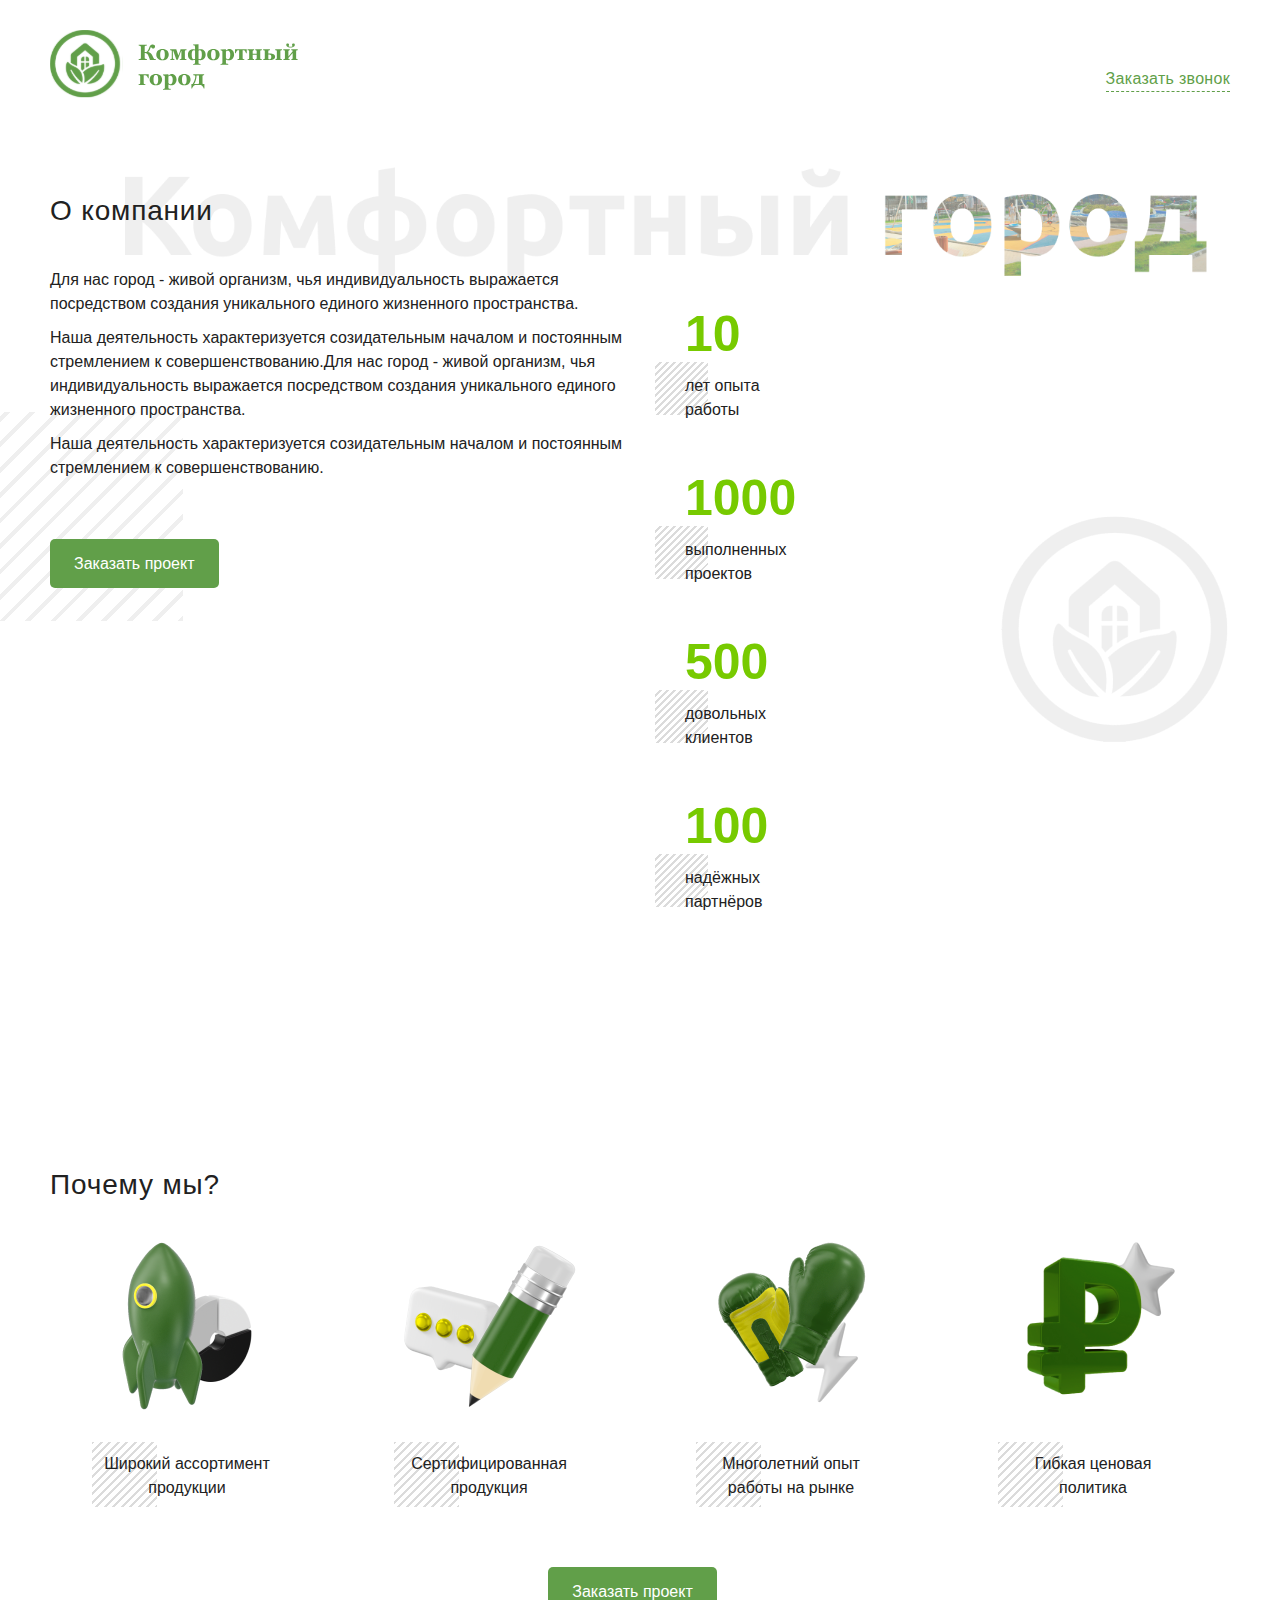
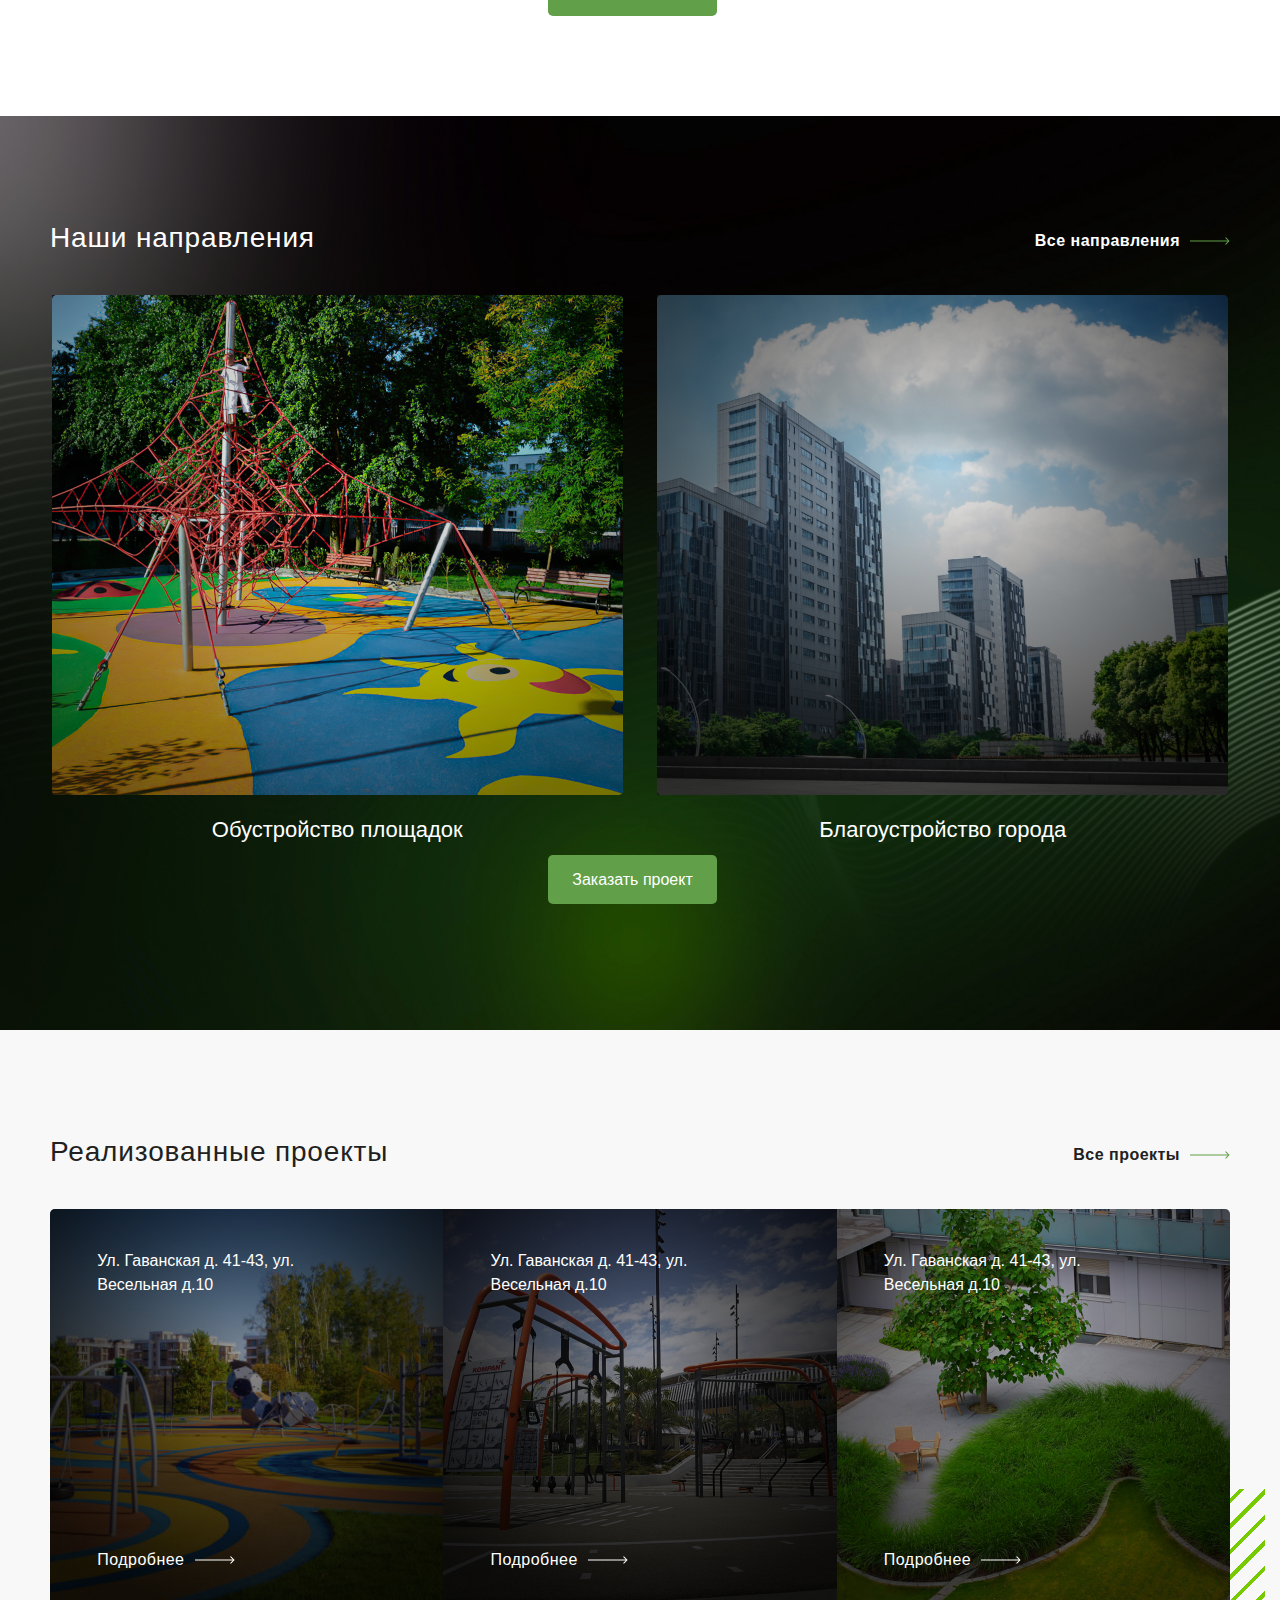
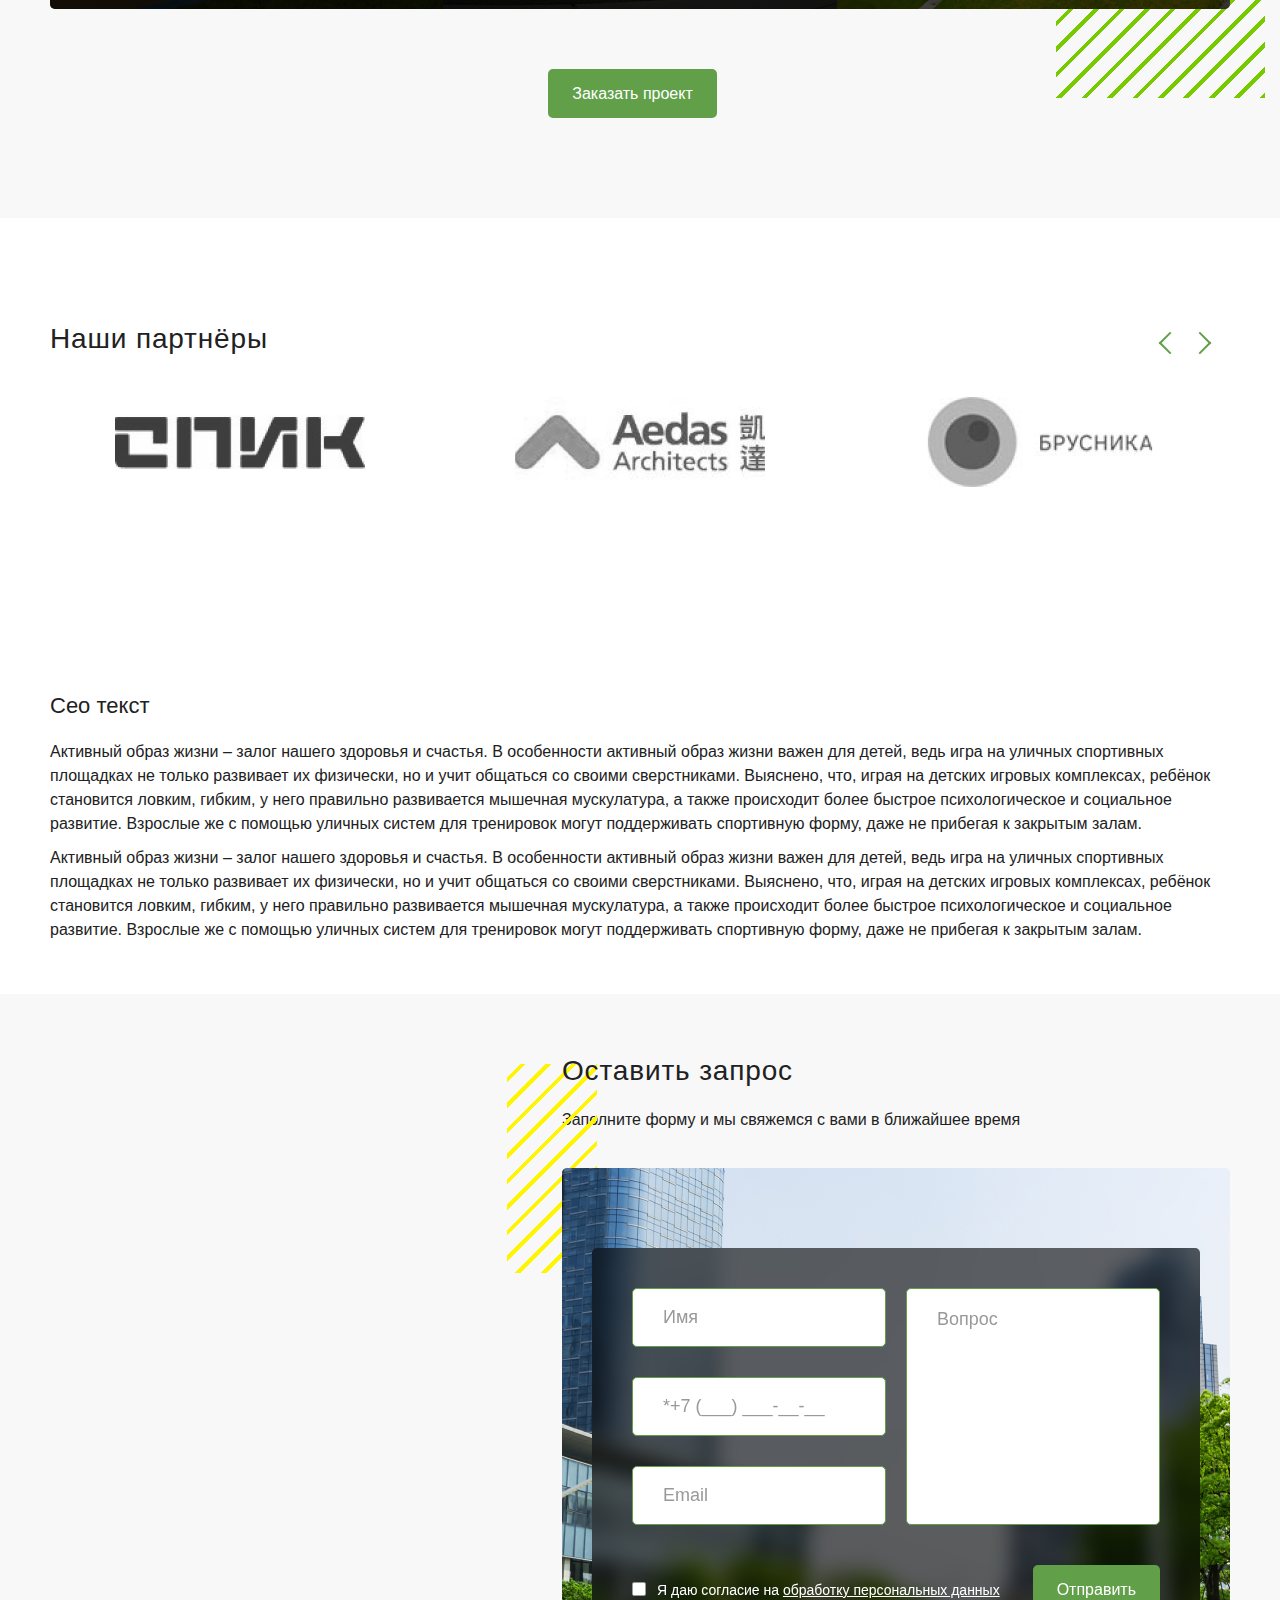
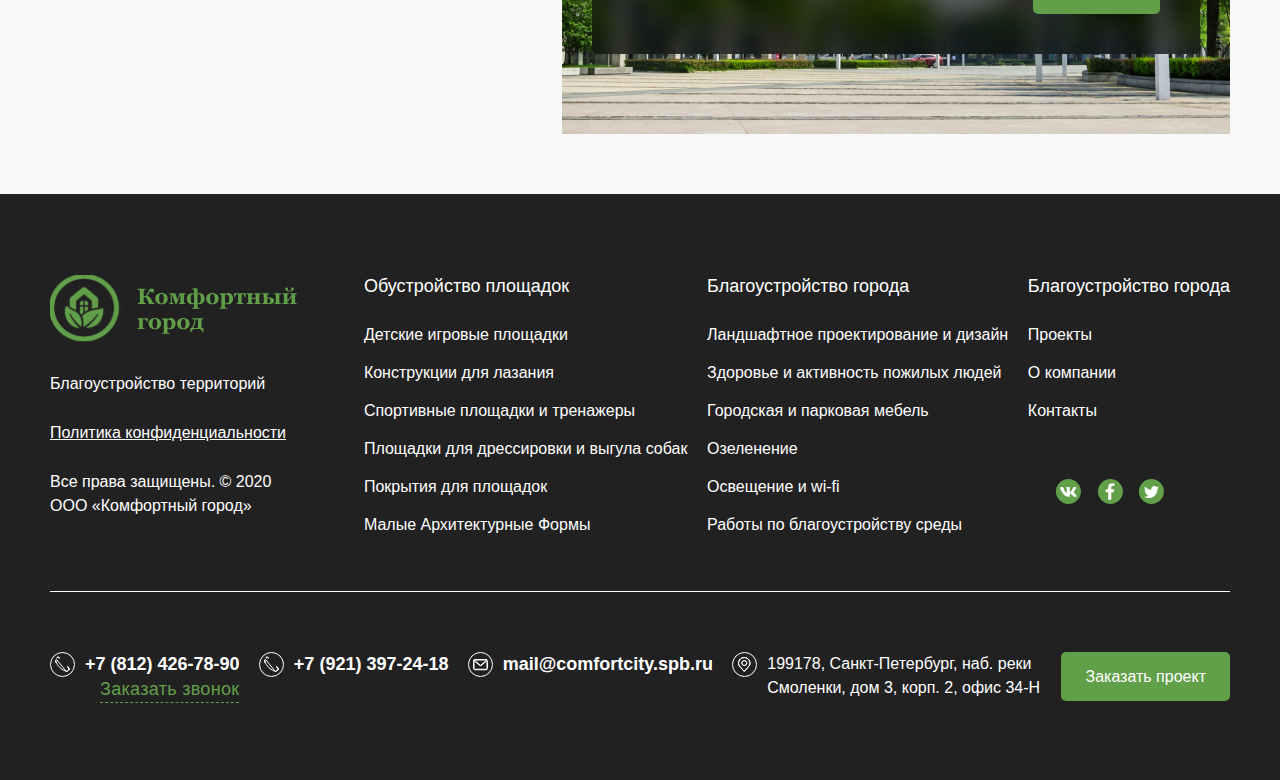
==== about.html @ 892ceff6 "about" ====
<!DOCTYPE html>
<html dir="ltr" lang="ru-RU">
<head>
    <!--meta charset="cp-1251"-->
    <meta charset="utf-8">
    <meta name="viewport" content="width=device-width">
    <meta name="robots" content="noindex">
	<title>Комфортный город</title>
    <link rel="stylesheet" type="text/css" href="css/slick.css">
    <link rel="stylesheet" type="text/css"  media="all" href="css/jquery.fancybox.css">
    <link rel="stylesheet" type="text/css"  media="all" href="css/font.css">
    
	<!-- <link rel="stylesheet" type="text/css"  media="all" href="css/ModalWindow.css">!!! стили не подключать -->
    
    <link rel="stylesheet" type="text/css"  media="all" href="template_styles.css">
    
	<script type="text/Javascript" src="js/jquery-3.4.1.min.js"></script>
	<!-- <script type="text/Javascript" src="js/jquery-ui-1.12.1.js"></script> -->
    <script type="text/javascript" src="js/slick.min.js"></script>
    <script type="text/javascript" src="js/jquery.fancybox.min.js"></script>

	<script type="text/javascript" src="js/script.js"></script> 
	
</head>
<body id="index">
    <div class="wrapper">
	<!-- шапка -->
	
	<header id="header" class="no_bg">
	    <div class="page_width">
			<div id="logo">
				<a href="index.html"><img src="images/logo.svg" alt="Комфортный город"></a>
			</div>
		
			<div id="header_cont">
				<a class="tel" href="tel:+78124267890">+7 (812) 426-78-90</a>
				<a class="btn_call" href="#">Заказать звонок</a>
			</div>
			<nav class="main_menu">
				<ul class="menu">
					<li>
						<a href="index.html">Главная</a>
					</li>
					<li>
						<a href="direction.html">Направления</a>
					</li>
					<li>
						<a href="projects.html">Проекты</a>
					</li>
					<li>
						<a href="about.html">О компании</a>
					</li>
					<li>
						<a href="contacts.html">Контакты</a>
					</li>
				</ul>
			</nav>
	    </div>
	</header>
	<!-- end шапка -->


	
	<!-- Главный экран -->
	<div class="main_section" id="about_page_main" style="background-image: url(images/about_top.jpg);">
		<img src="images/about_top.jpg" style="width: 100%" alt="">
	</div>
	<!-- end Главный экран -->

	<!-- О компании -->
	<div class="main_section" id="about_section">
		<div class="page_width">
			<div class="text">
				<h2>О компании</h2>
				<p>Для нас город - живой организм, чья индивидуальность выражается посредством создания уникального единого жизненного пространства.</p>
				<p>Наша деятельность характеризуется созидательным началом и постоянным стремлением к совершенствованию.Для нас город - живой организм, чья индивидуальность выражается посредством создания уникального единого жизненного пространства.</p>
				<p>Наша деятельность характеризуется созидательным началом и постоянным стремлением к совершенствованию.</p>
				<a class="button" href="#">Заказать проект</a>
			</div>
			<div class="important_numbers">
				<div class="item">
					<span class="num">10</span>
					<p>лет опыта работы</p>
				</div>
				<div class="item">
					<span class="num">1000</span>
					<p>выполненных проектов</p>
				</div>
				<div class="item">
					<span class="num">500</span>
					<p>довольных клиентов</p>
				</div>
				<div class="item">
					<span class="num">100</span>
					<p>надёжных партнёров</p>
				</div>
			</div>
		</div>
	</div>
    <!-- end О компании -->
    
    <div class="main_section">
		<img src="images/about_steps.jpg" style="width: 100%" alt="">
	</div>


	<!-- Преимущества -->
	<div class="main_section" id="advantages">
	    <div class="page_width">
			<h2>Почему мы?</h2>
			<div class="advantages_container">
				<div class="item">
					<div class="icon"><img src="images/advantage_image1.png" alt=""></div>
					<div class="text">
						<p>Широкий ассортимент продукции</p>
					</div>
				</div>
				<div class="item">
					<div class="icon"><img src="images/advantage_image2.png" alt=""></div>
					<div class="text">
						<p>Сертифицированная продукция</p>
					</div>
				</div>
				<div class="item">
					<div class="icon"><img src="images/advantage_image3.png" alt=""></div>
					<div class="text">
						<p>Многолетний опыт работы на&nbsp;рынке</p>
					</div>
				</div>
				<div class="item">
					<div class="icon"><img src="images/advantage_image4.png" alt=""></div>
					<div class="text">
						<p>Гибкая ценовая политика</p>
					</div>
				</div>
			</div>
			<div class="buttons">
				<a class="button" href="#">Заказать проект</a>
			</div>
		</div>
	</div>
    <!-- end Преимущества -->
    
    
	<!-- Наши направления -->
	<div class="main_section" id="directions">
	    <div class="page_width">
			<h2>Наши направления</h2>
			<a href="directions.html" class="all_link">Все направления</a>
			<div class="directions_container">
				<div class="item active">
					<div class="image">
						<img src="images/direction_image1.jpg" alt="">
					</div>
					<div class="name h4">Обустройство площадок</div>
					<div class="direction_menu">
						<h4>Обустройство площадок</h4>
						<ul>
							<li><a href="#">Детские игровые площадки</a></li>
							<li><a href="#">Конструкции для лазания</a></li>
							<li><a href="#">Спортивные площадки и тренажеры</a></li>
							<li><a href="#">Площадки для дрессировки и выгула собак</a></li>
							<li><a href="#">Покрытия для площадок</a></li>
							<li><a href="#">Малые Архитектурные Формы</a></li>
						</ul>
					</div>
				</div>
				<div class="item">
					<div class="image">
						<img src="images/direction_image2.jpg" alt="">
					</div>
					<div class="name h4">Благоустройство города</div>
					<div class="direction_menu">
						<h4>Благоустройство города</h4>
						<ul>
							<li><a href="#">Ландшафтное проектирование и дизайн</a></li>
							<li><a href="#">Здоровье и активность пожилых людей</a></li>
							<li><a href="#">Городская и парковая мебель</a></li>
							<li><a href="#">Озеленение</a></li>
							<li><a href="#">Освещение и wi-fi</a></li>
							<li><a href="#">Работы по благоустройству среды</a></li>
						</ul>
					</div>
				</div>
			</div>
			<div class="buttons">
				<a class="button" href="#">Заказать проект</a>
			</div>
		</div>
	</div>
	<!-- end Наши направления -->

	<!-- Наши проекты -->

	<div class="main_section" id="projects">
	    <div class="page_width">
			<h2>Реализованные проекты</h2>
			<a href="projects.html" class="all_link">Все проекты</a>
			<div class="projects_container">
				<div class="item">
					<a href="project_item.html">
						<img src="images/project_image1.jpg" alt="">
						<span class="text">Ул. Гаванская д. 41-43, ул. Весельная д.10</span>
						<span class="more">Подробнее</span>
					</a>
				</div>
				<div class="item">
					<a href="project_item.html">
						<img src="images/project_image2.jpg" alt="">
						<span class="text">Ул. Гаванская д. 41-43, ул. Весельная д.10</span>
						<span class="more">Подробнее</span>
					</a>
				</div>
				<div class="item">
					<a href="project_item.html">
						<img src="images/project_image3.jpg" alt="">
						<span class="text">Ул. Гаванская д. 41-43, ул. Весельная д.10</span>
						<span class="more">Подробнее</span>
					</a>
				</div>
			</div>
			<div class="buttons">
				<a class="button" href="#">Заказать проект</a>
			</div>
		</div>
	</div>



	<!-- Наши партнеры -->
	<div class="main_section" id="partners">
	    <div class="page_width">
			<h2>Наши партнёры</h2>
			<div class="partners_slider">
				<div class="item">
					<img src="images/partner_logo1.png" alt="">
				</div>
				<div class="item">
					<img src="images/partner_logo2.png" alt="">
				</div>
				<div class="item">
					<img src="images/partner_logo3.png" alt="">
				</div>
				<div class="item">
					<img src="images/partner_logo4.png" alt="">
				</div>
				<div class="item">
					<img src="images/partner_logo1.png" alt="">
				</div>
				<div class="item">
					<img src="images/partner_logo2.png" alt="">
				</div>
				<div class="item">
					<img src="images/partner_logo3.png" alt="">
				</div>
				<div class="item">
					<img src="images/partner_logo4.png" alt="">
				</div>
			</div>
		</div>
	</div>
    <!-- end Наши партнеры -->
    
    <!-- Наши проекты -->
    <div class="main_section" id="partners">
	    <div class="page_width">
    <div class="text">
        <h3>Сео текст</h3>
        <p>Активный образ жизни – залог нашего здоровья и счастья. В особенности активный образ жизни важен для детей, ведь игра на уличных спортивных площадках не только развивает их физически, но и учит общаться со своими сверстниками. Выяснено, что, играя на детских игровых комплексах, ребёнок становится ловким, гибким, у него правильно развивается мышечная мускулатура, а также происходит более быстрое психологическое и социальное развитие. Взрослые же с помощью уличных систем для тренировок могут поддерживать спортивную форму, даже не прибегая к закрытым залам.</p>
        <p>Активный образ жизни – залог нашего здоровья и счастья. В особенности активный образ жизни важен для детей, ведь игра на уличных спортивных площадках не только развивает их физически, но и учит общаться со своими сверстниками. Выяснено, что, играя на детских игровых комплексах, ребёнок становится ловким, гибким, у него правильно развивается мышечная мускулатура, а также происходит более быстрое психологическое и социальное развитие. Взрослые же с помощью уличных систем для тренировок могут поддерживать спортивную форму, даже не прибегая к закрытым залам.</p>
    </div>
</div>
</div>

    <!-- Форма -->
	<div class="main_section" id="main_form">
		<div class="page_width">
			<h2>Оставить запрос</h2>
            <p>Заполните форму и мы свяжемся с вами в ближайшее время</p>
			<div class="form_block">
				<form enctype="multipart/form-data" action="" method="post">
					<div class="input_text">
						<input id="name" class="name" name="name" type="text" value="" placeholder="Имя">
						<div class="uError"></div>
					</div>
					<div class="input_text">
						<input id="phone" class="rfield phone" name="phone" type="text" value="" placeholder="*+7 (___) ___-__-__">
						<div class="uError"></div>
					</div>
					<div class="input_text">
						<input id="email" class="email" name="email" type="text" value="" placeholder="Email">
						<div class="uError"></div>
					</div>
					<div class="textarea">
						<textarea id="message" class="rfield message" name="message" placeholder="Вопрос"></textarea>
						<div class="uError"></div>
					</div>
					<div class="input_personal_info">
						<input type="checkbox" id="personal_info_main" name="personalInfo" data-required="Y" value="Y">
						<label for="personal_info_main">Я даю согласие на <a href="/personal-info/" target="_blank" rel="nofollow noopener">обработку персональных данных</a></label>
					</div>
					<div class="buttons">
						<button type="submit" name="web_form_submit" class="button" value="Отправить">Отправить</button>
					</div>
					<div class="errors"></div>
				</form>
			</div>
	    </div>	
	</div>
	<!-- end Форма -->

    <!-- подвал -->
	<div id="pre_foo"></div>
	<footer id="footer">
		<div class="page_width">
			<div class="foo_top">
				<div class="foo_left">
					<div id="foo_logo">
						<a href="index.html">
							<img src="images/logo.svg" alt="Комфортный город">
						</a>
					</div>
					<div class="foo_text">
						<p>Благоустройство территорий</p>
						<p><a href="#">Политика конфиденциальности</a></p>
					</div>
					<div id="copy">Все права защищены. &copy; 2020 ООО&nbsp;«Комфортный город»</div>
				</div>
				<div class="foo_menu">
					<div class="column">
						<h5>Обустройство площадок</h5>
						<ul>
							<li><a href="#">Детские игровые площадки</a></li>
							<li><a href="#">Конструкции для лазания</a></li>
							<li><a href="#">Спортивные площадки и тренажеры</a></li>
							<li><a href="#">Площадки для дрессировки и выгула собак</a></li>
							<li><a href="#">Покрытия для площадок</a></li>
							<li><a href="#">Малые Архитектурные Формы</a></li>
						</ul>
					</div>
					<div class="column">
						<h5>Благоустройство города</h5>
						<ul>
							<li><a href="#">Ландшафтное проектирование и дизайн</a></li>
							<li><a href="#">Здоровье и активность пожилых людей</a></li>
							<li><a href="#">Городская и парковая мебель</a></li>
							<li><a href="#">Озеленение</a></li>
							<li><a href="#">Освещение и wi-fi</a></li>
							<li><a href="#">Работы по благоустройству среды</a></li>
						</ul>
					</div>
					<div class="column">
						<h5>Благоустройство города</h5>
						<ul>
							<li><a href="projects.html">Проекты</a></li>
							<li><a href="about.html">О компании</a></li>
							<li><a href="contacts.html">Контакты</a></li>
						</ul>
					</div>
				</div>

				<div class="social">
					<noindex><a rel="nofollow" title="ВКонтакте" href="#"><img src="images/icon_vk.svg" alt="VK"></a></noindex>
					<noindex><a rel="nofollow" title="Facebook" href="#"><img src="images/icon_fb.svg" alt="FB"></a></noindex>
					<noindex><a rel="nofollow" title="Twitter" href="#"><img src="images/icon_tw.svg" alt="TW"></a></noindex>
				</div>
			</div>

			<div class="foo_bottom">
				<div class="cont">
					<a class="tel" href="tel:+78124267890">+7 (812) 426-78-90</a><br>
					<a class="btn_call" href="#">Заказать звонок</a>
				</div>
				<div class="cont">
					<a class="tel" href="tel:+79213972418">+7 (921) 397-24-18</a>
				</div>
				<div class="cont">
					<a class="email" href="mailto:mail@comfortcity.spb.ru">mail@comfortcity.spb.ru</a>
				</div>
				<div class="cont">
					<p class="address">199178, Санкт-Петербург, наб. реки Смоленки, дом 3, корп. 2, офис 34-Н</pa>
				</div>
				<a class="button" href="#">Заказать проект</a>
			</div>
	    </div>
	</footer>
	<!-- end подвал -->

</div>
</body>
</html>
---- css/font.css ----
@font-face {
    font-family: 'Ubuntu';
    src: url('../fonts/ubuntulight.eot');
    src: url('../fonts/ubuntulight.eot?#iefix') format('embedded-opentype'),
         url('../fonts/ubuntulight.woff2') format('woff2'),
         url('../fonts/ubuntulight.woff') format('woff'),
         url('../fonts/ubuntulight.ttf') format('truetype');
    font-weight: 300;
    font-style: normal;
}

@font-face {
    font-family: 'Ubuntu';
    src: url('../fonts/ubunturegular.eot');
    src: url('../fonts/ubunturegular.eot?#iefix') format('embedded-opentype'),
         url('../fonts/ubunturegular.woff2') format('woff2'),
         url('../fonts/ubunturegular.woff') format('woff'),
         url('../fonts/ubunturegular.ttf') format('truetype');
    font-weight: 400;
    font-style: normal;
}

@font-face {
    font-family: 'Ubuntu';
    src: url('../fonts/ubuntumedium.eot');
    src: url('../fonts/ubuntumedium.eot?#iefix') format('embedded-opentype'),
         url('../fonts/ubuntumedium.woff2') format('woff2'),
         url('../fonts/ubuntumedium.woff') format('woff'),
         url('../fonts/ubuntumedium.ttf') format('truetype');
    font-weight: 500;
    font-style: normal;
}

@font-face {
    font-family: 'Ubuntu';
    src: url('../fonts/ubuntubold.eot');
    src: url('../fonts/ubuntubold.eot?#iefix') format('embedded-opentype'),
         url('../fonts/ubuntubold.woff2') format('woff2'),
         url('../fonts/ubuntubold.woff') format('woff'),
         url('../fonts/ubuntubold.ttf') format('truetype');
    font-weight: 700;
    font-style: normal;
}

@font-face {
    font-family: 'Roboto';
    src: url('roboto-medium.eot');
    src: url('roboto-medium.eot?#iefix') format('embedded-opentype'),
         url('roboto-medium.woff2') format('woff2'),
         url('roboto-medium.woff') format('woff'),
         url('roboto-medium.ttf') format('truetype');
    font-weight: 500;
    font-style: normal;
}
---- css/ModalWindow.css ----
/* Start:/local/components/dweb/uni.form/templates/modal-window/style.css?14930156439503*/
.gUniFormModalWindow{
	-webkit-transition: 0.1s all ease-in-out;
    -o-transition: 0.1s all ease-in-out;
    transition: 0.1s all ease-in-out;
    background: rgba(0, 5, 10, 0.75);
    line-height: 100vh;
    text-align: center;
    overflow: hidden;
    position: fixed;
    z-index: 1000;
    display: none;
    height: 100%;
    width: 100%;
    left: 0px;
    top: 0px;
}

.gUniFormModalWindowContainer{
    box-shadow: 1px 1px 12px rgba(60, 60, 60, 0.3);
    -webkit-animation-duration: 0.2s;
    animation-duration: 0.2s;
    -webkit-animation-fill-mode: both;
    animation-fill-mode: both;
    -webkit-animation-name: zoomIn;
    animation-name: zoomIn;
	background-color: #ffffff;
	vertical-align: middle;
	display: inline-block;
    border-radius: 14px;
    position: relative;
    line-height: 21px;
    text-align: left;
    margin: 24px 0px;
    padding: 24px;
    width: 500px;
}

.gUniFormHideScrollBar{
    position: relative;
    overflow: auto;
    height: 100%;
    width: 120%;
}

.gUniFormCn100{
	position: relative;
    height: 100%;
    width: 100vw;
}

.gUniFormModalWindowExit{
	background: url(http://77.246.158.124/local/components/dweb/uni.form/templates/modal-window/images/exit.png) 0 0 no-repeat transparent;
	-webkit-transition: none;
	-o-transition: none;
	transition: none;
	position: absolute;
	display: block;
	right: -24px;
	height: 54px;
	width: 54px;
	top: -24px;
}

.gUniFormModalWindowExit:hover{
	background-position: -54px 0px;
}

.gUniFormModalWindowExit:active{
	background-position: -108px 0px;
}


.gUniFormModalWindow .uFormHeading{
	font-family: "roboto_medium", "robotomedium";
	text-align: center;
	line-height: 36px;
	font-weight: 400;
	font-size: 24px;
}

.gUniFormModalWindow .uFormDescription{
	text-align: center;
	line-height: 28px;
	margin: 12px 0px;
	font-size: 16px;
	color: #222222;
}

.uLabel{
	margin: 12px 0px;
	overflow: hidden;
}

.uLabel .uName,
.uLabel .uIcon{
	vertical-align: middle;
	display: inline-block;
}

.uLabel .uName{
	margin-top: 3px;
}

.uLabel .uIcon{
	margin-right: 6px;
}

.uLabel .uIcon img{
	vertical-align: middle;
	max-height: 100%;
	max-width: 100%;
}

.uLabel .uHint{
	margin-top: 3px;
	color: #888888;
	float: right;
}

.uError,
.uFormGlobalErrors{
	color: #ff0000;
}

.uError,
.uFormGlobalErrors{
	line-height: 28px;
}

.uCaptchaContainer{
	margin-bottom: 12px;
	margin-top: 12px;
	height: 40px;
}

.uCaptchaImage{
	max-width: 100%;
	height: 40px;
}

.gUniForm input,
.gUniForm textarea,
.gUniForm select{
	font-family: "roboto_ltregular", "robotoregular", "roboto";
	transition: all 0.2s ease-in-out;
	background-color: #fdfdfd;
	border: 1px solid #e7e7e7;
	box-sizing: border-box;
	border-radius: 2px;
	font-size: 14px;
	color: #000000;
	outline: none;
	padding: 0px;
	margin: 0px;
	width: 100%;
}

.gUniForm input:focus,
.gUniForm textarea:focus,
.gUniForm select:focus{
	border: 1px solid #cccccc;
	background-color: #fcfcfc;
}

.gUniForm input[type="text"]{
	padding: 0 6px;
	height: 50px;
}

.gUniForm input[type="file"]{
	background-color: transparent;
	margin: 4px;
	border: 0;
}

.gUniForm input[type="checkbox"]{
	vertical-align: middle;
	display: inline-block;
	margin: 0 12px;
	width: auto;
}

.gUniForm input[type="checkbox"] + label,
.gUniForm input[type="radio"] + label {
	margin-right: 12px;
	cursor: pointer;
}

.gUniForm input[type="checkbox"]:not(checked),
.gUniForm input[type="radio"]:not(checked) {
  position: absolute;
  opacity: 0;
}

.gUniForm input[type="checkbox"]:not(checked) + label,
.gUniForm input[type="radio"]:not(checked) + label {
	position: relative;
	padding-left: 28px;
}

.gUniForm input[type="checkbox"] + label:before {
	background: url(/local/components/dweb/uni.form/templates/modal-window/images/checkBox.png) 0 0 no-repeat transparent;
}

.gUniForm input[type="radio"] + label:before {
	background: url(/local/components/dweb/uni.form/templates/modal-window/images/radio.png) 0 0 no-repeat transparent;
}

.gUniForm input[type="checkbox"].error + label:before,
.gUniForm input[type="radio"].error + label:before{
	border: 1px solid #ff0000;
	border-radius: 5px;
}

.gUniForm input[type="checkbox"]:not(checked) + label:before,
.gUniForm input[type="radio"]:not(checked) + label:before {
	position: absolute;
	content: " ";
    height: 17px;
	width: 17px;
	left: 0;
	top: 1px;
}

.gUniForm input[type="checkbox"]:not(checked) + label:hover:before,
.gUniForm input[type="radio"]:not(checked) + label:hover:before {
	background-position: 0 -17px;
}

.gUniForm input[type="checkbox"]:checked + label:before,
.gUniForm input[type="radio"]:checked + label:before {
	background-position: 0 -34px;
}

.gUniForm input[type="checkbox"]:checked + label:hover:before,
.gUniForm input[type="radio"]:checked + label:hover:before {
	background-position: 0 -51px;
}

.gUniForm input[type="checkbox"]:disabled + label,
.gUniForm input[type="radio"]:disabled + label {
	cursor: default;
}

.gUniForm input[type="checkbox"]:disabled + label:before,
.gUniForm input[type="radio"]:disabled + label:before {
	background-position: 0 -68px !important;
}

.gUniForm textarea{
	padding: 12px 6px;
	height: 120px;
}

.gUniForm select{
	padding: 12px 6px;
}

.gUniForm .error{
	border: 1px solid #ff0000 !important;
	position: relative;
}

.gUniForm .error:focus{
	border: 1px solid #ff0000;
}

.gUniForm .uformTools{
	overflow: hidden;
	margin-top: 12px;
	padding-bottom: 1px;
}

.gUniForm .uFormButton{
	box-sizing: border-box;
	float: left;
	width: 50%;
}

.gUniForm .uFormButton:first-child{
	padding-right: 6px;
}

.gUniForm .uFormButton:last-child{
	padding-left: 6px;
}

.gUniForm .uRequired{
	vertical-align: middle;
	display: inline-block;
	color: #ff0000;
}

.gUniForm .uFormSubmit,
.gUniForm .uFormReset{
	transition: border 0.2s ease-in-out, background-color 0.2s ease-in-out;
	box-sizing: border-box;
	display: inline-block;
	border-radius: 2px;
	text-align: center;
	line-height: 55px;
	height: 55px;
	width: 100%;
}

.gUniForm .uFormSubmit.loading{
	transition: none;
}

.gUniForm .uFormSubmit{
	background-color: #0d7cca;
	color: #ffffff;
}

.gUniForm .uFormSubmit:hover{
    background-color: #068ae6;
}

.gUniForm .uFormSubmit:active{
	position: relative;
	top: 1px;
}

.gUniForm .uFormSubmit.loading{
	background-image: url(/local/components/dweb/uni.form/templates/modal-window/images/loading.gif);
	background-color: #000000 !important;
	background-position: 50% 50%;
	background-repeat: no-repeat;
	border: 1px solid #000000;
	pointer-events: none;
	color: #dddddd;
	opacity: 0.1;
}

.gUniForm .uFormReset{
	border: 1px solid #e5e5e5;
	color: #888888;
}

.gUniForm .uFormReset:hover{
	border: 1px solid #cfcfcf;
}

.gUniForm .uFormReset:active{
	position: relative;
	top: 1px;
}

.gUniForm .uToolsIcon{
	vertical-align: middle;
	display: inline-block;
	margin-right: 12px;
	margin-top: -1px;
}

.gUniForm .eFormHidden{
	display: none;
}

.gUniFormSuccess{
	-webkit-transition: 0.1s all ease-in-out;
    -o-transition: 0.1s all ease-in-out;
    transition: 0.1s all ease-in-out;
    background: rgba(0, 5, 10, 0.75);
    position: fixed;
    overflow: auto;
    z-index: 1000;
    display: none;
    height: 100%;
    width: 100%;
    left: 0px;
    top: 0px;
}

.gUniFormSuccessContainer{
    /*box-shadow: 1px 1px 12px rgba(60, 60, 60, 0.3);*/
    border: 14px solid rgba(255, 255, 255, 0.12);
    -webkit-animation-duration: 0.2s;
    animation-duration: 0.2s;
    -webkit-animation-fill-mode: both;
    animation-fill-mode: both;
    -webkit-animation-name: zoomIn;
    animation-name: zoomIn;
    background-color: transparent;
    border-radius: 14px;
    margin-left: -250px;
    margin-top: -125px;
    position: absolute;
    line-height: 270px;
    max-width: 100%;
    height: 270px;
    width: 500px;
    left: 50%;
    top: 50%;
}

.gUniFormSuccessBg{
    background-color: #ffffff;
   	border-radius: 4px;
}

.gUniFormSuccessMiddler{
	vertical-align: middle;
	display: inline-block;
	line-height: 21px;
}

.gUniFormSuccessHeading{
	font-family: "roboto_medium";
	text-transform: uppercase;
	text-align: center;
	line-height: 30px;
	padding: 0 24px;
	font-size: 24px;
}

.gUniFormSuccessText{
	text-align: center;
	line-height: 21px;
	margin-top: 12px;
	padding: 0 24px;
}

.gUniFormButtonContainter{
	text-align: center;
}

.gUniFormSuccessButton{
	-webkit-transition: all 0.2s ease-in-out;
	-o-transition: all 0.2s ease-in-out;
	transition: all 0.2s ease-in-out;
	background-color: #000000;
	vertical-align: middle;
	display: inline-block;
	border-radius: 4px;
	text-align: center;
	line-height: 40px;
	margin-top: 18px;
	padding: 0 24px;
	color: #ffffff;
	height: 40px;
}

.gUniFormSuccessButton:hover{
	color: #ffffff;
	opacity: 0.85;
}

.gUniFormSuccessButton:active{
	position: relative;
	top: 1px;
}

.gUniFormSuccessExit{
	background: url(/local/components/dweb/uni.form/templates/modal-window/images/exit.png) 0 0 no-repeat transparent;
	-webkit-transition: none;
	-o-transition: none;
	transition: none;
	position: absolute;
	display: block;
	right: -24px;
	height: 54px;
	width: 54px;
	top: -24px;
}

.gUniFormSuccessExit:hover{
	background-position: -54px 0px;
}

.gUniFormSuccessExit:active{
	background-position: -108px 0px;
}

.eFormRequired{
	margin-top: 12px;
}

.eFormBlur{
	-webkit-filter: blur(3px);
	-moz-filter: blur(3px);
	-ms-filter: blur(3px);
	-o-filter: blur(3px);
	filter: blur(3px);
}

@-webkit-keyframes zoomIn {
  from {
    opacity: 0;
    -webkit-transform: scale3d(.3, .3, .3);
    transform: scale3d(.3, .3, .3);
  }

  50% {
    opacity: 1;
  }
}

@keyframes zoomIn {
  from {
    opacity: 0;
    -webkit-transform: scale3d(.3, .3, .3);
    transform: scale3d(.3, .3, .3);
  }

  50% {
    opacity: 1;
  }
}

@media all and (max-width: 650px) {
	.gUniFormSuccessContainer{
		margin-left: -150px;
		width: 300px;
	}
}
/* End */
---- template_styles.css ----
html, body {
  margin: 0;
  padding: 0;
  min-height: 100%;
  width: 100%;
  height: 100%;
  position: relative;
  background: #ffffff;
}

a {
  outline: none;
  cursor: pointer;
  -webkit-tap-highlight-color: rgba(255, 255, 255, 0);
  -webkit-tap-highlight-color: transparent;
}

a img {
  border: none;
  cursor: pointer;
}

img {
  vertical-align: bottom;
}

p {
  margin: 0 0 15px;
}

h1, h2, h3, h4, h5, h6 {
  margin: 0;
  font-weight: bold;
}

strong, b {
  font-weight: bold;
}

table {
  border: 0;
  border-collapse: collapse;
  border-spacing: 0;
}

ul, ol {
  margin: 0;
  padding: 0;
}

ul li {
  margin: 0;
  padding: 0;
  list-style-type: none;
}

hr {
  border: 0;
}

*:focus, *:active {
  outline: none;
  -webkit-tap-highlight-color: rgba(255, 255, 255, 0);
  -webkit-tap-highlight-color: transparent;
}

/* HTML5 display-role reset for older browsers */
article, aside, details, figcaption, figure,
footer, header, hgroup, menu, nav, section {
  display: block;
}

body {
  font-family: "Ubuntu", Arial, Helvetica, sans-serif;
  font-size: 16px;
  line-height: 24px;
  min-width: 320px;
  font-weight: 400;
  color: #212121;
}

.wrapper {
  position: relative;
  width: 100%;
  min-height: 100%;
}

#page404 .wrapper {
  display: table;
}

.main_section {
  overflow: hidden;
  position: relative;
}
.main_section h2 {
  margin-bottom: 40px;
}

.page_width {
  padding: 0px 90px;
  margin: 0 auto;
  max-width: 1530px;
  position: relative;
}
.page_width:after {
  content: "";
  display: block;
  clear: both;
}

@media screen and (max-width: 1400px) {
  .page_width {
    padding: 0px 50px;
  }
}
@media screen and (max-width: 1200px) {
  .page_width {
    padding: 0px 30px;
  }
}
@media screen and (max-width: 800px) {
  .page_width {
    padding: 0px 20px;
  }

  .wrapper {
    overflow: hidden;
  }
}
a {
  text-decoration: none;
  color: #619F49;
}
a:hover {
  text-decoration: underline;
}

strong, b {
  font-weight: 700;
}

p {
  margin-bottom: 10px;
}

h1, .h1, h2, .h2, h3, .h3, h4, .h4, h5, .h5, h6, .h6 {
  font-weight: 500;
  margin-bottom: 20px;
  position: relative;
}

h1, .h1 {
  font-size: 30px;
  line-height: 35px;
  margin-bottom: 40px;
  letter-spacing: 0.03em;
}

h2, .h2 {
  font-size: 26px;
  line-height: 24px;
  letter-spacing: 0.03em;
}

h3, .h3 {
  font-size: 24px;
  line-height: 29px;
}

h4, .h4 {
  font-size: 22px;
  line-height: 26px;
}

h5, .h5 {
  font-size: 18px;
  line-height: 22px;
}

h6, .h6 {
  font-size: 16px;
  line-height: 19px;
}

@media screen and (max-width: 1300px) {
  h1, .h1 {
    font-size: 32px;
    line-height: 44px;
  }

  h2, .h2 {
    font-size: 28px;
    line-height: 34px;
  }

  h3, .h3 {
    font-size: 22px;
    line-height: 28px;
  }
}
@media screen and (max-width: 1030px) {
  h1, .h1 {
    font-size: 30px;
    line-height: 40px;
  }

  h2, .h2 {
    font-size: 24px;
    line-height: 29px;
  }

  h3, .h3 {
    font-size: 20px;
    line-height: 26px;
  }

  h4, .h4 {
    font-size: 16px;
    line-height: 22px;
  }
}
@media screen and (max-width: 600px) {
  h1, .h1 {
    font-size: 24px;
    line-height: 29px;
  }

  h2, .h2 {
    font-size: 22px;
    line-height: 28px;
  }
}
.clear {
  clear: both;
}

.mob {
  display: none;
}

.center {
  text-align: center;
}

.button {
  padding: 0px 24px;
  height: 49px;
  display: inline-block;
  vertical-align: middle;
  box-sizing: border-box;
  position: relative;
  z-index: 1;
  text-align: center;
  text-decoration: none;
  font-family: "Roboto", Arial, Helvetica, sans-serif;
  font-size: 16px;
  line-height: 49px;
  font-weight: 500;
  cursor: pointer;
  overflow: hidden;
  color: #fff;
  background: #619F49;
  border-radius: 5px;
  -webkit-transition: all 0.3s ease 0s;
  -moz-transition: all 0.3s ease 0s;
  -o-transition: all 0.3s ease 0s;
  transition: all 0.3s ease 0s;
}
.button:hover {
  text-decoration: none;
  opacity: 0.9;
}

.buttons {
  padding-bottom: 30px;
}
.buttons .button {
  margin-right: 15px;
  margin-bottom: 20px;
}

.main_section .buttons {
  text-align: center;
}

.all_link {
  float: right;
  margin-top: -63px;
  line-height: 18px;
  letter-spacing: 0.03em;
  position: relative;
  z-index: 1;
  font-weight: 600;
  color: #212121;
}
.all_link::after {
  content: "";
  display: inline-block;
  margin-left: 10px;
  font-size: 21px;
  width: 40px;
  height: 10px;
  position: relative;
  -webkit-transition: all 0.3s ease 0s;
  -moz-transition: all 0.3s ease 0s;
  -o-transition: all 0.3s ease 0s;
  transition: all 0.3s ease 0s;
  background: url(images/arrow.svg) no-repeat right center;
}
.all_link:hover {
  text-decoration: none;
}
.all_link:hover::after {
  left: 2px;
}

@media screen and (max-width: 1030px) {
  .all_link {
    margin-top: -60px;
  }
}
@media screen and (max-width: 800px) {
  .all_link {
    display: none;
  }
}
.slick-slider {
  position: relative;
  margin: 0 -55px;
  padding: 0 55px;
}
.slick-slider .slick-list {
  margin: 0 -10px;
}

.slick-arrow {
  position: absolute;
  top: 50%;
  margin-top: -10px;
  width: 20px;
  height: 20px;
  z-index: 1;
  outline: none;
  cursor: pointer;
  box-sizing: border-box;
  -webkit-transition: all 0.3s ease 0s;
  -moz-transition: all 0.3s ease 0s;
  -o-transition: all 0.3s ease 0s;
  transition: all 0.3s ease 0s;
}
.slick-arrow:before {
  content: "";
  position: absolute;
  z-index: 2;
  width: 16px;
  height: 16px;
  top: 3px;
  border-top: 2px solid #619F49;
  border-left: 2px solid #619F49;
  box-sizing: border-box;
}

.slick-prev {
  left: 0px;
}
.slick-prev::before {
  left: 4px;
  transform: rotate(-45deg);
}

.slick-next {
  right: 0px;
}
.slick-next:before {
  right: 4px;
  transform: rotate(135deg);
}

ul.slick-dots {
  position: relative;
  z-index: 2;
  text-align: center;
}
ul.slick-dots li {
  display: inline-block;
  position: relative;
  width: 10px;
  height: 10px;
  border-radius: 5px;
  border: 1px solid #fff;
  background-color: transparent;
  cursor: pointer;
  margin: 0 5px 10px;
  font-size: 14px;
  font-weight: 500;
  line-height: 35px;
  color: #212121;
  text-align: center;
  box-sizing: border-box;
  -webkit-transition: all 0.3s ease 0s;
  -moz-transition: all 0.3s ease 0s;
  -o-transition: all 0.3s ease 0s;
  transition: all 0.3s ease 0s;
}
ul.slick-dots li:hover, ul.slick-dots li.slick-active {
  background-color: #fff;
}
ul.slick-dots li button {
  display: none;
}

@media screen and (max-width: 1400px) {
  .slick-slider {
    margin: 0 -35px;
    padding: 0 45px;
  }
}
@media screen and (max-width: 1200px) {
  .slick-slider {
    margin: 0 -20px;
  }
}
@media screen and (max-width: 600px) {
  .slick-slider {
    margin: 0 -20px;
    padding: 0 30px;
  }

  ul.slick-dots li {
    width: 6px;
    height: 6px;
    margin: 0 5px 10px;
  }
}
#promotion_announcement {
  position: relative;
  background-color: #99FFFF;
  padding: 5px 0 2px;
  font-size: 17px;
  font-weight: 500;
  letter-spacing: 0.3px;
}
#promotion_announcement p {
  margin-bottom: 0;
}

@-webkit-keyframes marquee {
  0% {
    -webkit-transform: translate(100%, 0);
  }
  100% {
    -webkit-transform: translate(-100%, 0);
  }
}
@keyframes marquee {
  0% {
    transform: translate(100%, 0);
  }
  100% {
    transform: translate(-100%, 0);
  }
}
@media screen and (max-width: 1600px) {
  #promotion_announcement {
    overflow: hidden;
  }
  #promotion_announcement .page_width {
    padding: 0;
    text-align: center;
    white-space: nowrap;
  }
}
@media screen and (max-width: 1400px) {
  #promotion_announcement .page_width {
    display: block;
    width: 100%;
    overflow: hidden;
  }
  #promotion_announcement .page_width p {
    animation: marquee 30s infinite linear;
    display: inline-block;
    white-space: nowrap;
  }
}
@-webkit-keyframes marquee60 {
  0% {
    -webkit-transform: translate(60%, 0);
  }
  100% {
    -webkit-transform: translate(-100%, 0);
  }
}
@keyframes marquee60 {
  0% {
    transform: translate(60%, 0);
  }
  100% {
    transform: translate(-100%, 0);
  }
}
@media screen and (max-width: 800px) {
  #promotion_announcement .page_width p {
    animation: marquee60 20s infinite linear;
  }
}
@-webkit-keyframes marquee40 {
  0% {
    -webkit-transform: translate(40%, 0);
  }
  100% {
    -webkit-transform: translate(-100%, 0);
  }
}
@keyframes marquee40 {
  0% {
    transform: translate(40%, 0);
  }
  100% {
    transform: translate(-100%, 0);
  }
}
@media screen and (max-width: 500px) {
  #promotion_announcement .page_width p {
    animation: marquee40 20s infinite linear;
    font-size: 14px;
  }
}
.text ul {
  margin-bottom: 40px;
  padding-top: 4px;
  margin-left: -5px;
}
.text ul li {
  position: relative;
  padding: 0px 0 0px 33px;
  margin-bottom: 20px;
  margin-left: 4px;
  overflow: hidden;
}
.text ul li:before {
  content: "";
  width: 20px;
  height: 10px;
  background-image: url(images/icon_li.svg);
  background-repeat: no-repeat;
  position: absolute;
  left: 0;
  top: 6px;
}
.text ol {
  counter-reset: ol_ounter;
  list-style-type: none;
}
.text ol li {
  padding: 0px 0 0px 40px;
  margin-bottom: 20px;
  margin-left: 4px;
  position: relative;
}
.text ol li:before {
  counter-increment: ol_ounter;
  content: counter(ol_ounter);
  font-weight: 600;
  font-size: 40px;
  line-height: 100%;
  position: absolute;
  left: 0;
}

@media screen and (max-width: 1030px) {
  .text .button {
    margin-top: 30px;
  }
}
@media screen and (max-width: 600px) {
  .text {
    font-size: 14px;
    line-height: 20px;
  }
  .text .button {
    margin-top: 10px;
  }
}
@media screen and (max-width: 450px) {
  .text .button {
    margin-top: 0px;
  }
}
.secondary_menu {
  position: relative;
  border-bottom: 1px solid #C8DAEB;
  text-align: center;
  margin-bottom: 35px;
}
.secondary_menu ul {
  display: flex;
  font-weight: 400;
  line-height: 20px;
  position: relative;
  justify-content: center;
}
.secondary_menu ul li {
  margin: 0 20px;
}
.secondary_menu ul a {
  display: flex;
  align-items: center;
  width: 100%;
  height: 100%;
  padding: 11px 5px;
  box-sizing: border-box;
  position: relative;
  justify-content: center;
}
.secondary_menu ul a::after {
  content: "";
  position: absolute;
  height: 5px;
  background: #BECAD3;
  border-radius: 6px;
  bottom: -3px;
  left: 50%;
  width: 0%;
  -webkit-transition: all 0.3s ease 0s;
  -moz-transition: all 0.3s ease 0s;
  -o-transition: all 0.3s ease 0s;
  transition: all 0.3s ease 0s;
}
.secondary_menu ul li.active a, .secondary_menu ul a:hover {
  text-decoration: none;
}
.secondary_menu ul li.active a::after, .secondary_menu ul a:hover::after {
  left: 0%;
  width: 100%;
}
.secondary_menu ul li.active a {
  font-weight: 500;
}
.secondary_menu ul .to_back a::before {
  content: "";
  display: inline-block;
  width: 12px;
  height: 14px;
  margin-bottom: -4px;
  margin-right: 12px;
  background: url(images/icon_to_back.svg) no-repeat center/100% auto;
}

@media screen and (max-width: 1300px) {
  .secondary_menu ul li {
    margin: 0 10px;
  }
}
@media screen and (max-width: 1100px) {
  .secondary_menu .to_back {
    display: none;
  }
}
@media screen and (max-width: 1000px) {
  .secondary_menu ul {
    font-size: 14px;
    line-height: 20px;
  }
}
@media screen and (max-width: 900px) {
  .secondary_menu ul li {
    margin: 0 5px;
  }
}
@media screen and (max-width: 600px) {
  .secondary_menu {
    min-height: 40px;
    margin-top: -20px;
    position: relative;
    color: #fff;
  }
  .secondary_menu::before, .secondary_menu::after {
    content: "";
    position: absolute;
    right: 20px;
    top: 20px;
    width: 25px;
  }
  .secondary_menu::before {
    height: 15px;
    margin-top: -8px;
    border-top: 1px solid #fff;
    border-bottom: 1px solid #fff;
  }
  .secondary_menu::after {
    border-top: 1px solid #fff;
  }
  .secondary_menu ul {
    display: none;
    padding: 10px 20px 20px;
  }
  .secondary_menu ul li {
    margin: 0 0px;
    text-align: left;
  }
  .secondary_menu ul li.active a {
    font-weight: 600;
  }
  .secondary_menu ul a {
    color: #fff;
    display: inline-block;
    width: auto;
  }
  .secondary_menu ul a::after {
    height: 3px;
    bottom: 1px;
    display: none;
  }
}
.tabs_container {
  position: relative;
}

.tab {
  height: 0;
  overflow: hidden;
  opacity: 0;
  -webkit-transition: opacity 0.3s ease 0s;
  -moz-transition: opacity 0.3s ease 0s;
  -o-transition: opacity 0.3s ease 0s;
  transition: opacity 0.3s ease 0s;
}

.tab.active {
  opacity: 1;
  height: auto;
  overflow: visible;
  position: relative;
  z-index: 2;
}

.tab_buttons {
  position: relative;
  z-index: 2;
  margin: 0 auto 25px;
  padding-top: 10px;
  text-align: left;
  border-bottom: 2px solid #134983;
  display: flex;
  justify-content: space-between;
}
.tab_buttons span, .tab_buttons a {
  cursor: pointer;
  z-index: 2;
  white-space: nowrap;
  padding: 10px 18px 3px;
  font-size: 14px;
  line-height: 20px;
  font-weight: 500;
  vertical-align: middle;
  display: inline-block;
  border-bottom: 2px solid transparent;
  -webkit-transition: all 0.3s ease 0s;
  -moz-transition: all 0.3s ease 0s;
  -o-transition: all 0.3s ease 0s;
  transition: all 0.3s ease 0s;
}
.tab_buttons span:last-child, .tab_buttons a:last-child {
  margin-right: 0;
}
.tab_buttons span.active, .tab_buttons a.active {
  background-color: #619F49;
  color: #fff;
}

body.compensate-for-scrollbar, .fancybox-enabled {
  overflow: auto;
}

/* start header styles */
#header {
  width: 100%;
  position: relative;
  top: 0;
  left: 0;
  z-index: 3;
  -webkit-transition: all 0.3s ease 0s;
  -moz-transition: all 0.3s ease 0s;
  -o-transition: all 0.3s ease 0s;
  transition: all 0.3s ease 0s;
}
#header .page_width {
  z-index: 1;
  padding-top: 30px;
}

#logo {
  width: 250px;
  font-family: Georgia;
  font-style: normal;
  font-weight: bold;
  font-size: 22px;
  line-height: 25px;
  float: left;
}
#logo a {
  -webkit-transition: opacity 0.3s ease 0s;
  -moz-transition: opacity 0.3s ease 0s;
  -o-transition: opacity 0.3s ease 0s;
  transition: opacity 0.3s ease 0s;
}
#logo a:hover {
  opacity: 0.9;
}
#logo img {
  max-width: 100%;
  position: relative;
}

#header_cont {
  float: right;
  text-align: right;
  max-width: 200px;
  padding-top: 10px;
}
#header_cont a {
  display: inline-block;
}
#header_cont .tel {
  font-weight: 700;
  font-size: 18px;
  letter-spacing: 0.2px;
  margin-bottom: -2px;
  color: #212121;
}
#header_cont .tel::before {
  content: "";
  display: inline-block;
  width: 25px;
  height: 25px;
  vertical-align: middle;
  margin-bottom: 4px;
  margin-right: 10px;
  background: url(images/icon_tel.svg) no-repeat center/100%;
}
#header_cont .btn_call {
  letter-spacing: 0.3px;
  color: #619F49;
  border-bottom: 1px dashed #619F49;
}

.main_menu {
  font-size: 18px;
  line-height: 21px;
  margin: 25px 250px 13px 340px;
}
.main_menu a {
  color: #212121;
}
.main_menu ul {
  display: flex;
  justify-content: space-around;
}

#header.no_bg {
  position: absolute;
}
#header.no_bg #header_cont .tel {
  color: #fff;
}
#header.no_bg #header_cont .tel::before {
  filter: brightness(0.5) contrast(300%) invert(1);
}
#header.no_bg .main_menu a {
  color: #fff;
}

/* end header styles */
/* start main screen styles */
#main_screen {
  overflow: hidden;
  min-height: 100vh;
}

.main_slider .item {
  position: relative;
  box-sizing: border-box;
}
.main_slider .page_width {
  height: calc(100vh - 130px);
  padding-top: 130px;
}
.main_slider .image {
  position: absolute;
  width: 100%;
  height: 100%;
  top: 0;
  left: 0;
  -webkit-transition: all 0.3s ease 0s;
  -moz-transition: all 0.3s ease 0s;
  -o-transition: all 0.3s ease 0s;
  transition: all 0.3s ease 0s;
  overflow: hidden;
}
.main_slider .image img {
  width: 110%;
  height: 110%;
  object-fit: cover;
}
.main_slider .text {
  min-width: 600px;
  max-width: 900px;
  box-sizing: border-box;
  position: relative;
  top: 19.3%;
  padding: 80px 60px;
  z-index: 2;
  color: #fff;
  background: rgba(0, 0, 0, 0.6);
  backdrop-filter: blur(10px);
  border-radius: 5px;
  display: inline-block;
}
.main_slider .h1 {
  margin-bottom: 15px;
}
.main_slider p {
  font-size: 22px;
  line-height: 25px;
  min-height: 65px;
  margin-bottom: 20px;
}
.main_slider .button {
  margin-bottom: 0px;
}

.main_counter {
  position: absolute;
  bottom: 24.3%;
  left: 0;
  width: 100%;
}
.main_counter .counter_slider {
  margin: 0 0px;
  padding: 0 0px;
  position: absolute;
  width: 200px;
}
.main_counter .counter_slider .slick-list {
  margin: 0 0px;
}
.main_counter .counter_slider .item {
  color: #fff;
  font-size: 30px;
  margin-bottom: 15px;
}
.main_counter .counter_slider .item .main_slide_num {
  font-size: 30px;
  display: inline;
}
.main_counter .counter_slider .item .main_slide_num::after {
  content: "";
  display: inline-block;
  width: 3px;
  height: 30px;
  transform: rotate(19deg);
  background-color: #fff;
  vertical-align: middle;
  margin-left: 5px;
  margin-right: 5px;
  margin-top: -2px;
}
.main_counter .counter_slider .item .main_slide_quantity {
  font-size: 16px;
  display: inline;
}
.main_counter .counter_slider ul.slick-dots {
  text-align: left;
}
.main_counter .counter_slider ul.slick-dots li {
  margin: 0 10px 10px 0;
}
.main_counter .counter_slider ul.slick-dots li.slick-active {
  width: 70px;
}

@media screen and (max-width: 1400px) {
  #main_screen .text {
    top: 13.3%;
  }
}
@media screen and (max-width: 1030px) {
  #main_screen {
    min-height: 677px;
  }
  #main_screen .text {
    top: 23.3%;
  }
}
@media screen and (max-width: 800px) {
  #main_screen {
    min-height: 450px;
  }
  #main_screen h1 {
    font-size: 30px;
    line-height: 42px;
    letter-spacing: 0px;
  }
  #main_screen .text {
    top: 13.3%;
    max-width: 630px;
  }
}
@media screen and (max-width: 600px) {
  #main_screen .text {
    top: 10%;
    padding: 0 17px;
  }
  #main_screen p {
    margin-bottom: 30px;
  }
}
/* end main screen styles */
/* start advantages styles */
#advantages .page_width {
  padding-top: 105px;
  padding-bottom: 50px;
}

.advantages_container {
  margin: 0 -14px;
  overflow: hidden;
  clear: both;
  display: flex;
  justify-content: space-around;
  padding: 0 0px 10px 0px;
}
.advantages_container .slick-list {
  overflow: visible;
}
.advantages_container .item {
  position: relative;
  margin: 0px 0px 30px;
  width: 190px;
  display: inline-block;
  vertical-align: top;
  box-sizing: border-box;
  text-align: center;
  -webkit-transition: all 0.3s ease 0s;
  -moz-transition: all 0.3s ease 0s;
  -o-transition: all 0.3s ease 0s;
  transition: all 0.3s ease 0s;
}
.advantages_container .item .icon {
  margin-bottom: 30px;
  height: 170px;
}
.advantages_container .item .text {
  padding: 10px 2px;
  min-height: 65px;
  position: relative;
  overflow: hidden;
}
.advantages_container .item .text::before {
  content: "";
  position: absolute;
  width: 68px;
  height: 68px;
  top: -3px;
  left: -3px;
  background: repeating-linear-gradient(-45deg, #DBDBDB, #DBDBDB 2px, transparent 1px, transparent 6px);
}
.advantages_container .item p {
  margin-bottom: 0;
  position: relative;
  z-index: 1;
}

/* end advantages styles */
/* start directions styles */
#directions {
  background: #191518 url(images/bg_directions.jpg) no-repeat center/cover;
}
#directions .page_width {
  padding-top: 105px;
  padding-bottom: 76px;
  color: #fff;
}
#directions .all_link {
  color: #fff;
}

.directions_container {
  margin: 0 -15px;
  clear: both;
  text-align: center;
}
.directions_container .slick-list {
  overflow: visible;
}
.directions_container a {
  color: #fff;
}
.directions_container .item {
  position: relative;
  margin: 0px 15px 60px;
  width: calc(50% - 34px);
  max-width: 620px;
  height: 500px;
  display: inline-block;
  vertical-align: top;
  box-sizing: border-box;
  text-align: center;
  z-index: 1;
  -webkit-transition: all 0.3s ease 0s;
  -moz-transition: all 0.3s ease 0s;
  -o-transition: all 0.3s ease 0s;
  transition: all 0.3s ease 0s;
}
.directions_container .item:first-child {
  left: 0;
}
.directions_container .item:last-child {
  right: 0;
}
.directions_container .item .image {
  margin-bottom: 22px;
  height: 500px;
  border-radius: 5px;
  overflow: hidden;
  position: relative;
  z-index: 1;
}
.directions_container .item .image::before {
  position: absolute;
  content: "";
  height: 100%;
  width: 100%;
  top: 0;
  left: 0;
  -webkit-transition: all 0.3s ease 0s;
  -moz-transition: all 0.3s ease 0s;
  -o-transition: all 0.3s ease 0s;
  transition: all 0.3s ease 0s;
  background: radial-gradient(73.8% 73.8% at 50% 33.8%, rgba(0, 0, 0, 0) 0%, rgba(0, 0, 0, 0.539) 100%);
}
.directions_container .item .image img {
  width: 100%;
  height: 100%;
  object-fit: cover;
}
.directions_container .item .name {
  position: relative;
  -webkit-transition: all 0.3s ease 0s;
  -moz-transition: all 0.3s ease 0s;
  -o-transition: all 0.3s ease 0s;
  transition: all 0.3s ease 0s;
  top: 0;
  pointer-events: none;
}
.directions_container .item .direction_menu {
  background: #191518;
  position: absolute;
  box-sizing: border-box;
  overflow: hidden;
  top: 0;
  left: 0%;
  width: 85%;
  height: 500px;
  padding: 60px 8% 60px 8%;
  text-align: left;
  -webkit-transition: all 0.3s ease 0s;
  -moz-transition: all 0.3s ease 0s;
  -o-transition: all 0.3s ease 0s;
  transition: all 0.3s ease 0s;
}
.directions_container .item .direction_menu h4 {
  margin-bottom: 27px;
}
.directions_container .item .direction_menu ul li {
  margin-bottom: 14px;
}
.directions_container .item .direction_menu ul a {
  display: inline-block;
  position: relative;
  padding-left: 20px;
  -webkit-transition: all 0.3s ease 0s;
  -moz-transition: all 0.3s ease 0s;
  -o-transition: all 0.3s ease 0s;
  transition: all 0.3s ease 0s;
}
.directions_container .item .direction_menu ul a::before {
  content: "";
  position: absolute;
  top: 7px;
  left: -1px;
  width: 10px;
  height: 10px;
  box-sizing: border-box;
  border-radius: 50%;
  border: 1px solid #619F49;
  -webkit-transition: all 0.3s ease 0s;
  -moz-transition: all 0.3s ease 0s;
  -o-transition: all 0.3s ease 0s;
  transition: all 0.3s ease 0s;
}
.directions_container .item .direction_menu ul a::after {
  content: "";
  display: inline-block;
  margin-left: 10px;
  font-size: 21px;
  width: 40px;
  height: 10px;
  position: relative;
  -webkit-transition: all 0.3s ease 0s;
  -moz-transition: all 0.3s ease 0s;
  -o-transition: all 0.3s ease 0s;
  transition: all 0.3s ease 0s;
  background: url(images/arrow.svg) no-repeat right center;
}
.directions_container .item .direction_menu ul a:hover {
  color: #619F49;
  text-decoration: none;
}
.directions_container .item .direction_menu ul a:hover::before {
  background-color: #619F49;
}
.directions_container .item .direction_menu ul a:hover::after {
  left: 2px;
}
.directions_container .item:hover {
  z-index: 5;
}
.directions_container .item:hover .image::before {
  opacity: 0;
}
.directions_container .item:hover .name {
  top: -200px;
}
.directions_container .item:hover:first-child {
  left: -8.52%;
}
.directions_container .item:hover:first-child .direction_menu {
  left: 100%;
  border-radius: 0px 5px 5px 0px;
}
.directions_container .item:hover:last-child {
  right: -8.52%;
}
.directions_container .item:hover:last-child .direction_menu {
  left: -85%;
  border-radius: 5px 0 0 5px;
}

/* end directions styles */
/* start about styles */
#about_section .page_width {
  padding-top: 170px;
  padding-bottom: 50px;
}
#about_section .page_width::before {
  content: "";
  position: absolute;
  width: 84.5%;
  height: 145px;
  top: 125px;
  left: auto;
  right: auto;
  margin-left: 75px;
  background: url(images/bg_abot_text.png) no-repeat center/100% auto;
}
#about_section .text {
  position: relative;
  max-width: 650px;
  width: 50%;
  padding-bottom: 30px;
  float: left;
}
#about_section .text::before {
  content: "";
  position: absolute;
  width: 209px;
  height: 209px;
  bottom: -3px;
  left: -76px;
  background: repeating-linear-gradient(-45deg, #EFEFEF, #EFEFEF 4px, transparent 0px, transparent 18px);
}
#about_section .text p {
  position: relative;
}
#about_section .text .button {
  margin-top: 49px;
}

.important_numbers {
  margin-left: 50%;
  margin-bottom: -75px;
  padding-top: 120px;
  padding-bottom: 94px;
  padding-right: 15%;
  padding-left: 15px;
  background: url(images/about_logo.png) no-repeat right center;
}
.important_numbers .item {
  display: inline-block;
  vertical-align: top;
  width: 150px;
  padding-left: 30px;
  padding-bottom: 30px;
  margin-right: 62px;
  position: relative;
  box-sizing: border-box;
  margin-bottom: 16px;
}
.important_numbers .item::before {
  content: "";
  position: absolute;
  width: 53px;
  height: 53px;
  top: 48px;
  left: 0px;
  background: repeating-linear-gradient(-45deg, #DBDBDB, #DBDBDB 2px, transparent 0px, transparent 5px);
}
.important_numbers .item .num {
  position: relative;
  font-weight: 700;
  font-size: 50px;
  line-height: 40px;
  color: #77CA00;
  display: block;
  margin-bottom: 20px;
}
.important_numbers .item p {
  position: relative;
}

/* end about styles */
/* start projects styles */
#projects {
  padding-bottom: 100px;
  background: #F8F8F8;
}
#projects .page_width {
  padding-top: 105px;
}
#projects .page_width::before {
  content: "";
  position: absolute;
  width: 209px;
  height: 209px;
  bottom: 20px;
  right: 15px;
  background: repeating-linear-gradient(-45deg, #77CA00, #77CA00 4px, transparent 0px, transparent 18px);
}
#projects .buttons {
  padding-bottom: 0;
}
#projects .buttons .button {
  margin-bottom: 0;
}

.projects_container {
  margin-bottom: 60px;
  overflow: hidden;
  clear: both;
  display: flex;
  justify-content: space-around;
  border-radius: 5px;
  overflow: hidden;
  flex-wrap: wrap;
}
.projects_container .slick-list {
  overflow: visible;
}
.projects_container .item {
  position: relative;
  width: 33.33%;
  height: 400px;
  display: inline-block;
  vertical-align: top;
  box-sizing: border-box;
  overflow: hidden;
  -webkit-transition: all 0.3s ease 0s;
  -moz-transition: all 0.3s ease 0s;
  -o-transition: all 0.3s ease 0s;
  transition: all 0.3s ease 0s;
}
.projects_container .item a {
  display: block;
  width: 100%;
  height: 100%;
}
.projects_container .item a::before {
  content: "";
  position: absolute;
  width: 100%;
  height: 100%;
  top: 0;
  left: 0;
  background: radial-gradient(64.37% 64.37% at 50% 35.63%, rgba(0, 0, 0, 0.21) 0%, rgba(0, 0, 0, 0.21) 0.01%, rgba(0, 0, 0, 0.7) 100%);
  -webkit-transition: all 0.3s ease 0s;
  -moz-transition: all 0.3s ease 0s;
  -o-transition: all 0.3s ease 0s;
  transition: all 0.3s ease 0s;
}
.projects_container .item img {
  width: 100%;
  height: 100%;
  object-fit: cover;
}
.projects_container .item .text {
  position: absolute;
  top: 40px;
  left: 12%;
  width: 80%;
  max-width: 270px;
  color: #fff;
  font-weight: 500;
  -webkit-transition: all 0.3s ease 0s;
  -moz-transition: all 0.3s ease 0s;
  -o-transition: all 0.3s ease 0s;
  transition: all 0.3s ease 0s;
}
.projects_container .item .more {
  position: absolute;
  left: 12%;
  bottom: 37px;
  font-weight: 500;
  color: #fff;
  letter-spacing: 0.03em;
  -webkit-transition: all 0.3s ease 0s;
  -moz-transition: all 0.3s ease 0s;
  -o-transition: all 0.3s ease 0s;
  transition: all 0.3s ease 0s;
}
.projects_container .item .more::after {
  content: "";
  display: inline-block;
  margin-left: 10px;
  font-size: 21px;
  width: 40px;
  height: 10px;
  position: relative;
  filter: brightness(0.5) contrast(300%) invert(1);
  background: url(images/arrow.svg) no-repeat right center;
}
.projects_container .item:hover a::before {
  opacity: 0;
}
.projects_container .item:hover .text {
  top: -100%;
}
.projects_container .item:hover .more {
  bottom: -50px;
}

/* end projects styles */
/* start services styles */
#partners .page_width {
  padding-top: 104px;
  padding-bottom: 42px;
}

.partners_slider {
  margin-bottom: 50px;
}
.partners_slider .slick-list {
  margin: 0 -20px;
}
.partners_slider .slick-arrow {
  top: -54px;
  left: auto;
}
.partners_slider .slick-prev {
  right: 87px;
}
.partners_slider .slick-next {
  right: 53px;
}
.partners_slider .item {
  height: 90px;
  margin: 0 20px 10px;
  line-height: 90px;
  text-align: center;
  -webkit-filter: grayscale(1);
  filter: grayscale(1);
  -webkit-transition: all 0.3s ease 0s;
  -moz-transition: all 0.3s ease 0s;
  -o-transition: all 0.3s ease 0s;
  transition: all 0.3s ease 0s;
}
.partners_slider .item img {
  display: inline-block;
  vertical-align: middle;
  max-width: 100%;
  max-height: 100%;
  object-fit: contain;
}
.partners_slider .item:hover {
  -webkit-filter: grayscale(0);
  filter: grayscale(0);
}

@media screen and (max-width: 1030px) {
  #partners {
    border-bottom: 0;
  }
  #partners .page_width {
    padding-top: 0px;
    padding-bottom: 24px;
  }
}
/* end partners styles */
/* start forms styles */
#main_form {
  z-index: 2;
  background: #F8F8F8;
}
#main_form:after {
  content: "";
  display: block;
  clear: both;
}
#main_form .page_width {
  padding-top: 104px;
  padding-bottom: 60px;
  margin-bottom: 40px;
}
#main_form .page_width::before {
  content: "";
  position: absolute;
  width: 209px;
  height: 209px;
  bottom: 0px;
  left: -5px;
  background: repeating-linear-gradient(-45deg, #FFF500, #FFF500 4px, transparent 0px, transparent 18px);
}
#main_form h2 {
  margin-bottom: 20px;
}
#main_form .form_block {
  border-radius: 5px 5px 0px 0px;
  margin-top: 36px;
  padding: 80px 30px;
  background: url(images/bg_main_form.jpg) no-repeat center/cover;
}
#main_form .form_block form {
  background: rgba(0, 0, 0, 0.6);
  backdrop-filter: blur(10px);
  border-radius: 5px;
  max-width: 830px;
  margin: 0 auto;
  padding: 40px 30px 20px;
  color: #fff;
  font-weight: 300;
}
#main_form .form_block form a {
  color: #fff;
}

.form_block {
  overflow: hidden;
  position: relative;
}
.form_block form {
  margin: 0 -10px;
  font-size: 14px;
  line-height: 17px;
  box-sizing: border-box;
}
.form_block form:after {
  content: "";
  display: block;
  clear: both;
}
.form_block .input_text {
  width: calc(50% - 20px);
  clear: left;
  float: left;
  margin: 0 10px 30px;
  position: relative;
}
.form_block .textarea {
  margin-left: calc(50% + 10px);
  margin-right: 10px;
  position: relative;
  margin-bottom: 30px;
}
.form_block input[type=text], .form_block textarea {
  padding: 5px 30px 5px 30px;
  height: 59px;
  width: 100%;
  max-width: 100%;
  background: #FFFFFF;
  border: 1px solid #619F49;
  box-sizing: border-box;
  border-radius: 5px;
  color: #212121;
  font-family: "Ubuntu", Arial, Helvetica, sans-serif;
  font-size: 18px;
  line-height: 21px;
  font-weight: 300;
  vertical-align: top;
  position: relative;
  z-index: 1;
  /* Firefox 19+ */
  /* Firefox 18- */
}
.form_block input[type=text]::-webkit-input-placeholder, .form_block textarea::-webkit-input-placeholder {
  opacity: 1;
  color: #999;
}
.form_block input[type=text]::-moz-placeholder, .form_block textarea::-moz-placeholder {
  opacity: 1;
  color: #999;
}
.form_block input[type=text]:-moz-placeholder, .form_block textarea:-moz-placeholder {
  opacity: 1;
  color: #999;
}
.form_block input[type=text]:-ms-input-placeholder, .form_block textarea:-ms-input-placeholder {
  opacity: 1;
  color: #999;
}
.form_block input[type=text]:active, .form_block input[type=text]:focus, .form_block textarea:active, .form_block textarea:focus {
  border: 1px solid #134983;
}
.form_block textarea {
  height: 237px;
  width: 100%;
  line-height: 22px;
  padding-top: 19px;
  resize: none;
}
.form_block .input_personal_info {
  float: left;
  padding-top: 27px;
}
.form_block .check {
  position: relative;
}
.form_block input[type=radio], .form_block input[type=checkbox] {
  width: auto;
  height: auto;
  margin-bottom: 0;
  opacity: 0;
  margin-left: -2px;
  position: absolute;
  margin-right: 0;
}
.form_block input[type=checkbox]:not(checked) + label {
  position: relative;
  cursor: pointer;
  margin: 0px 10px 30px;
  padding-left: 25px;
  display: inline-block;
  text-align: left;
  -webkit-transition: all 0.3s ease 0s;
  -moz-transition: all 0.3s ease 0s;
  -o-transition: all 0.3s ease 0s;
  transition: all 0.3s ease 0s;
}
.form_block input[type=checkbox]:not(checked) + label:before {
  content: "";
  width: 14px;
  height: 14px;
  background: #fff;
  border: 1px solid #999999;
  box-sizing: border-box;
  border-radius: 2px;
  position: absolute;
  left: 0px;
  top: 0px;
}
.form_block input[type=checkbox]:not(checked) + label:after {
  content: "";
  width: 8px;
  height: 3px;
  position: absolute;
  left: 2px;
  top: 3px;
  -webkit-transition: all 0.3s ease 0s;
  -moz-transition: all 0.3s ease 0s;
  -o-transition: all 0.3s ease 0s;
  transition: all 0.3s ease 0s;
  opacity: 0;
  border-left: 2px solid #212121;
  border-bottom: 2px solid #212121;
  transform: rotate(-45deg);
}
.form_block input[type=checkbox]:not(checked) + label:hover {
  opacity: 0.8;
}
.form_block input[type=checkbox]:checked + label:after {
  opacity: 1;
}
.form_block a {
  color: #212121;
  text-decoration: underline;
}
.form_block a:hover {
  text-decoration: none;
}
.form_block .buttons {
  float: right;
  margin-top: 10px;
  padding-bottom: 0px;
  margin-right: 10px;
  margin-bottom: 0px;
}
.form_block button[type=submit], .form_block button[type=reset], .form_block .gUniForm .uFormSubmit, .form_block .gUniFormSuccessButton {
  margin-right: 0;
  padding: 0 24px 0 24px;
  width: auto;
  height: 49px;
  line-height: 49px;
  font-family: "Ubuntu", Arial, Helvetica, sans-serif;
  font-size: 16px;
  font-weight: 500;
  background: #619F49;
  color: #fff;
  cursor: pointer;
  box-sizing: border-box;
  -webkit-transition: all 0.3s ease 0s;
  -moz-transition: all 0.3s ease 0s;
  -o-transition: all 0.3s ease 0s;
  transition: all 0.3s ease 0s;
  border: 0;
  border-radius: 5px;
  text-align: center;
  position: relative;
  vertical-align: middle;
}
.form_block button[type=submit]::after, .form_block button[type=reset]::after, .form_block .gUniForm .uFormSubmit::after, .form_block .gUniFormSuccessButton::after {
  display: none;
}

.mini_email_block {
  margin-top: 90px;
  margin-bottom: 100px;
  max-width: 100%;
}
.mini_email_block p {
  text-align: center;
  width: 100%;
}
.mini_email_block form {
  text-align: center;
}
.mini_email_block form .input_text {
  margin: 0 auto;
  float: none;
  max-width: 730px;
}
.mini_email_block form .input_text input {
  width: calc(100% - 60px);
  height: 50px;
  margin-right: -5px;
}
.mini_email_block form .input_text button {
  height: 50px;
  width: 60px;
  margin-left: 0px;
}
.mini_email_block form .input_text button img {
  vertical-align: middle;
  margin-bottom: 2px;
}

@media screen and (max-width: 1600px) {
  #main_form .image {
    width: 45%;
  }
  #main_form .page_width {
    margin-left: 45%;
  }
  #main_form .page_width::before, #main_form .page_width::after {
    width: 12.5810810811%;
  }
  #main_form .page_width::after {
    left: -12.5810810811%;
  }
}
@media screen and (max-width: 1300px) {
  #main_form .image {
    width: 40%;
  }
  #main_form .page_width {
    margin-left: 40%;
    padding-top: 60px;
    padding-bottom: 20px;
  }
  #main_form .page_width::before, #main_form .page_width::after {
    width: 11.6824324324%;
    top: 70px;
  }
  #main_form .page_width::after {
    left: -11.6824324324%;
  }
}
@media screen and (max-width: 1200px) {
  #main_form .form_block {
    padding: 0 0 0 20px;
  }

  #small_form .text {
    float: none;
    margin-right: 0px;
  }
  #small_form .form_block {
    float: none;
    margin-left: 0;
  }
  #small_form .form_block form {
    margin: 0;
  }
  #small_form .form_block .input_text {
    float: left;
    margin-right: 10px;
    width: calc(100% - 175px);
    margin-left: 0;
  }
  #small_form .form_block button[type=submit] {
    padding: 0 15px 0 15px;
  }
  #small_form .form_block input[type=checkbox]:not(checked) + label {
    margin: 0px 0px 20px;
  }
}
@media screen and (max-width: 1100px) {
  #main_form .image {
    width: 35%;
  }
  #main_form .page_width {
    margin-left: 35%;
  }
  #main_form .page_width::before, #main_form .page_width::after {
    width: 10.7837837838%;
  }
  #main_form .page_width::after {
    left: -10.7837837838%;
  }
}
@media screen and (max-width: 1030px) {
  #main_form .image {
    width: 22.5%;
  }
  #main_form .page_width {
    margin-left: 22.5%;
  }
  #main_form .page_width::before, #main_form .page_width::after {
    width: 10.7837837838%;
  }
  #main_form .page_width::after {
    left: -10.7837837838%;
  }
}
@media screen and (max-width: 900px) {
  #main_form .page_width::before, #main_form .page_width::after {
    width: 8.9864864865%;
  }
  #main_form .page_width::after {
    left: -8.9864864865%;
  }
}
@media screen and (max-width: 800px) {
  #main_form .page_width::before, #main_form .page_width::after {
    display: none;
  }
}
@media screen and (max-width: 600px) {
  #main_form .image {
    display: none;
  }
  #main_form .page_width {
    margin-left: 0;
    padding-top: 30px;
    padding-bottom: 10px;
  }

  .form_block .textarea {
    margin-left: 10px;
  }

  .form_block .input_text {
    width: calc(100% - 20px);
    float: none;
  }

  .form_block input[type=checkbox]:not(checked) + label {
    margin-bottom: 20px;
  }

  .form_block .input_file {
    margin-right: 20px;
    margin-left: 10px;
    margin-bottom: 30px;
  }
}
@media screen and (max-width: 470px) {
  .form_block .input_file {
    width: 195px;
    margin: 0 auto 20px;
    display: block;
  }

  .form_block .uformTools {
    display: block;
    margin-right: 0;
    text-align: center;
  }
}
@media screen and (max-width: 400px) {
  #small_form .form_block .input_text {
    float: none;
    margin-right: 0px;
    width: 100%;
  }
}
/* end forms styles */
/* start footer styles */
#pre_foo {
  display: table-row;
  height: 100%;
}

footer {
  width: 100%;
  position: relative;
  z-index: auto;
  box-sizing: border-box;
  clear: both;
  font-weight: 300;
  background-color: #212121;
  color: #fff;
  overflow: hidden;
}
footer .page_width {
  z-index: 3;
  padding-top: 81px;
  padding-bottom: 70px;
}
footer .foo_top {
  display: flex;
  flex-wrap: wrap;
  justify-content: space-between;
}
footer a {
  color: #fff;
}
footer .foo_left {
  width: 25%;
  box-sizing: border-box;
  padding-right: 20px;
  position: relative;
}
footer .foo_menu {
  display: flex;
  width: 73.4%;
  justify-content: space-between;
}
footer .foo_menu h5 {
  margin-bottom: 28px;
}
footer .foo_menu ul {
  padding-bottom: 40px;
  margin-top: -2px;
  position: relative;
}
footer .foo_menu li {
  margin-bottom: 14px;
}
footer .social {
  width: 100%;
  text-align: right;
  margin-top: -112px;
  padding-right: 55px;
}
footer .social a {
  margin-right: 11px;
}
footer #foo_logo {
  margin-bottom: 22px;
}
footer #foo_logo a {
  display: inline-block;
  overflow: hidden;
}
footer #foo_logo img {
  margin: -1px;
}
footer .foo_text a {
  text-decoration: underline;
}
footer .foo_text a:hover {
  text-decoration: none;
}
footer .foo_text p {
  margin-bottom: 25px;
}
footer .h6 {
  color: #fff;
  margin-bottom: 8px;
}
footer .foo_bottom {
  border-top: 1px solid #fff;
  padding-top: 60px;
  display: flex;
  justify-content: space-between;
}
footer .cont {
  max-width: 310px;
}
footer #dev {
  float: left;
}

.cont a, .cont p.address {
  display: inline-block;
  position: relative;
  padding-left: 35px;
  min-height: 25px;
}
.cont a:before, .cont p.address:before {
  content: "";
  position: absolute;
  left: 0;
  top: 0;
  width: 25px;
  height: 25px;
  filter: brightness(0.5) contrast(300%) invert(1);
  background: no-repeat left top;
}
.cont a {
  font-weight: 700;
  font-size: 18px;
  line-height: 24px;
}
.cont a.btn_call {
  letter-spacing: 0.3px;
  color: #619F49;
  border-bottom: 1px dashed #619F49;
  margin-left: 50px;
  font-weight: 300;
  padding-left: 0;
}
.cont a.btn_call::before {
  display: none;
}
.cont a.tel::before {
  background-image: url(images/icon_tel.svg);
}
.cont a.email::before {
  background-image: url(images/icon_email.svg);
}
.cont p.address::before {
  background-image: url(images/icon_address.svg);
}

/* end footer styles */

/*# sourceMappingURL=template_styles.css.map */
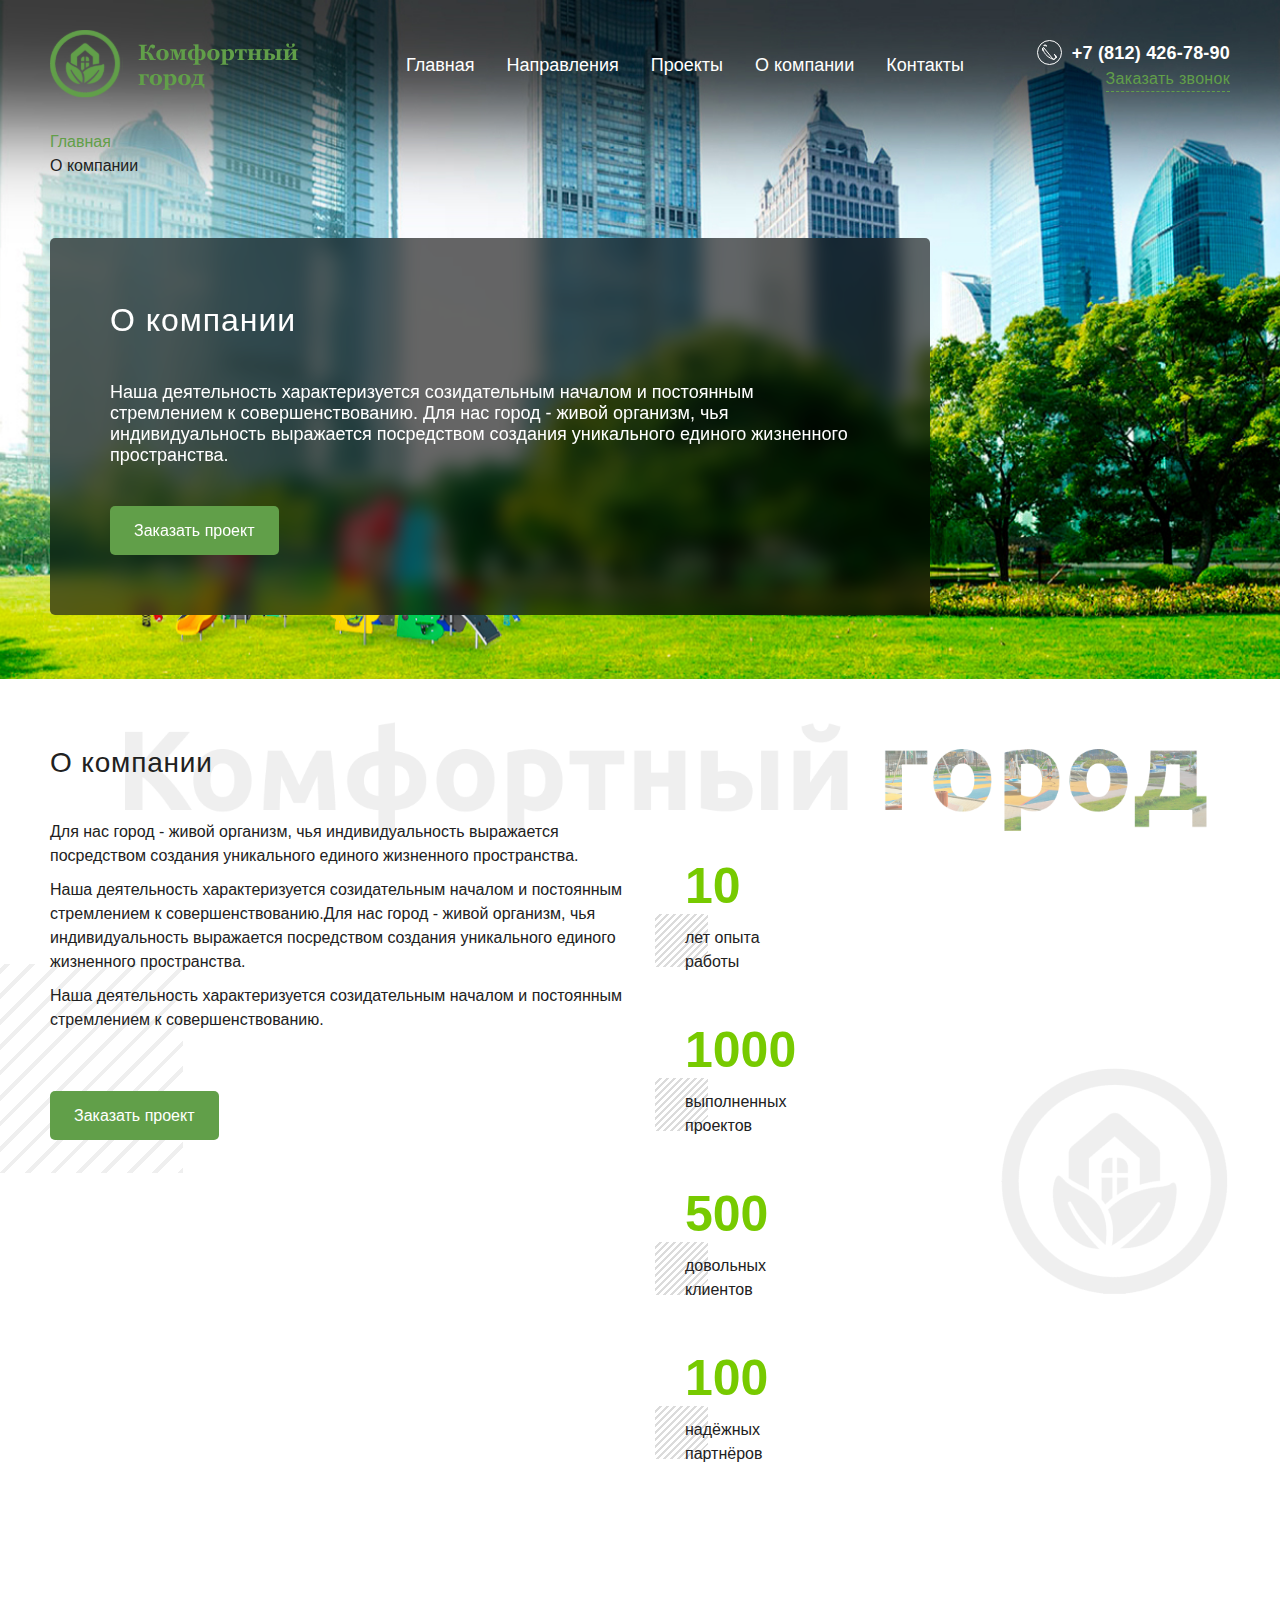
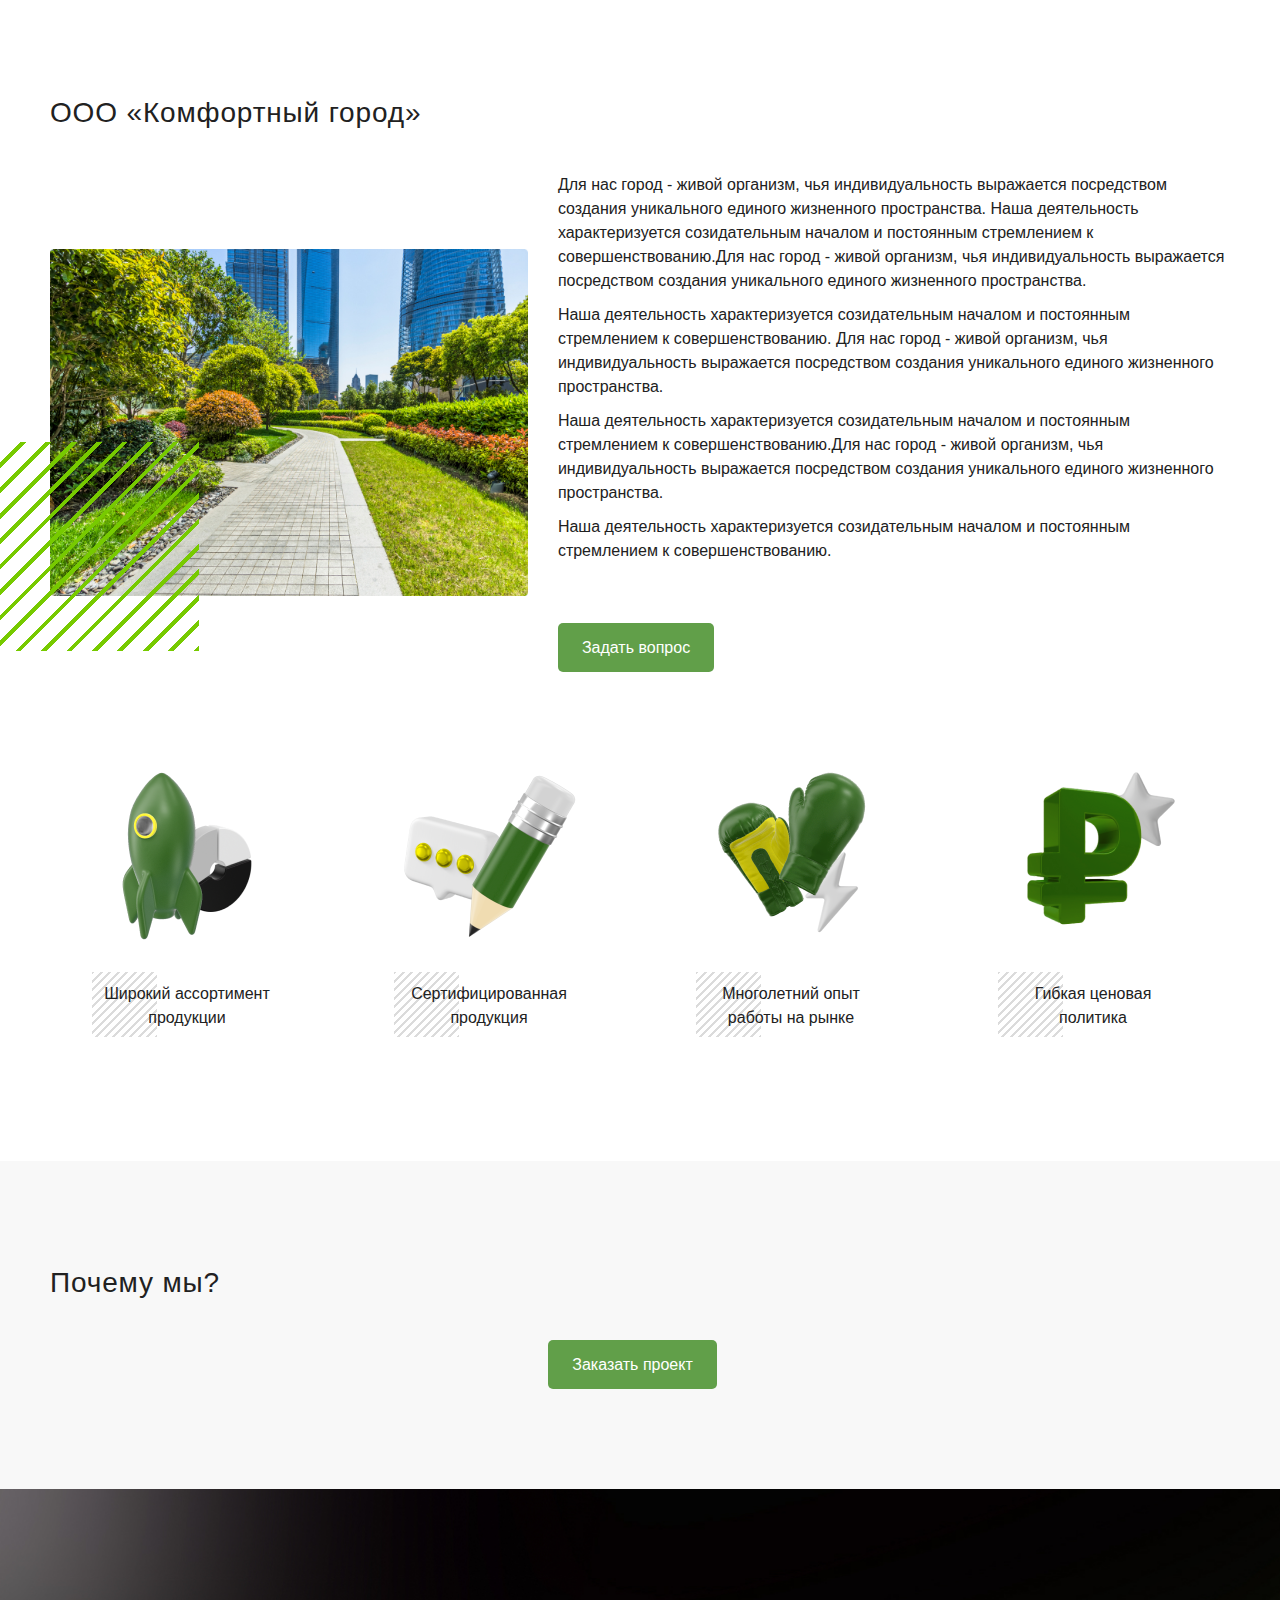
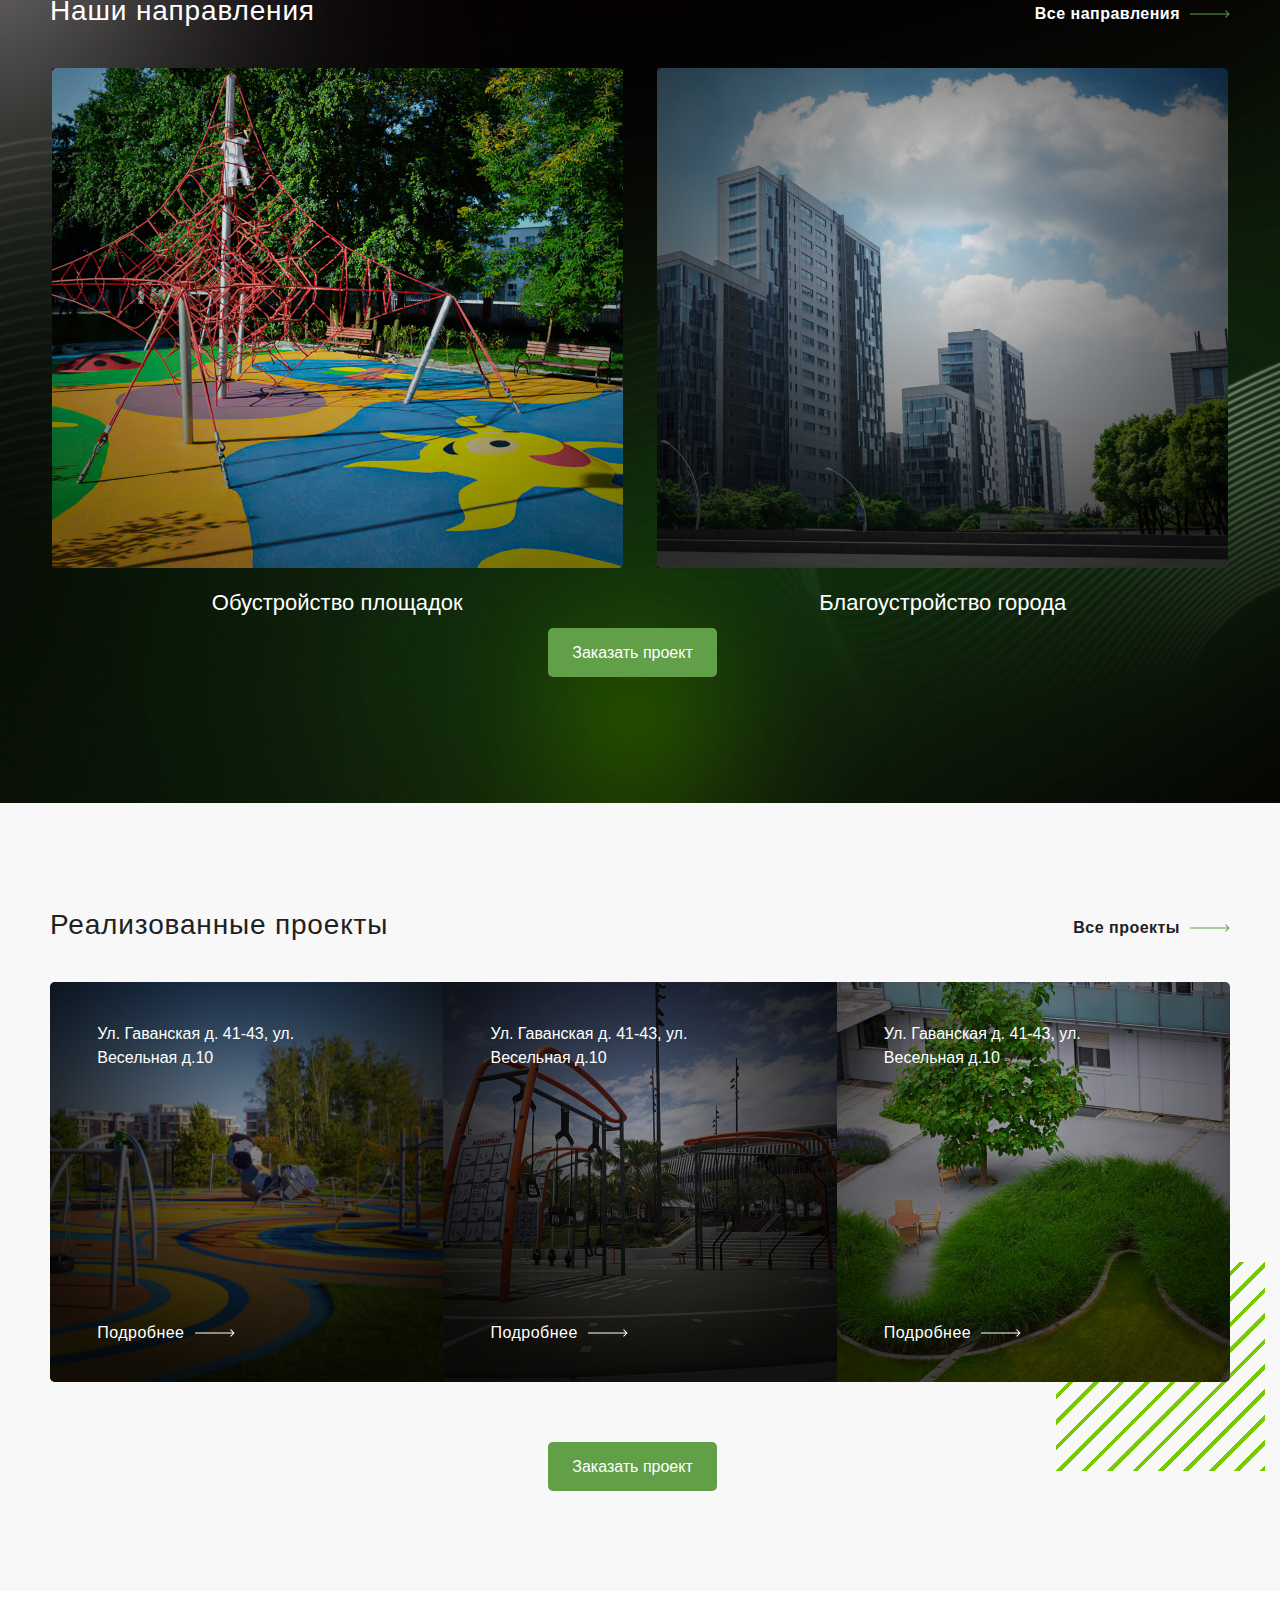
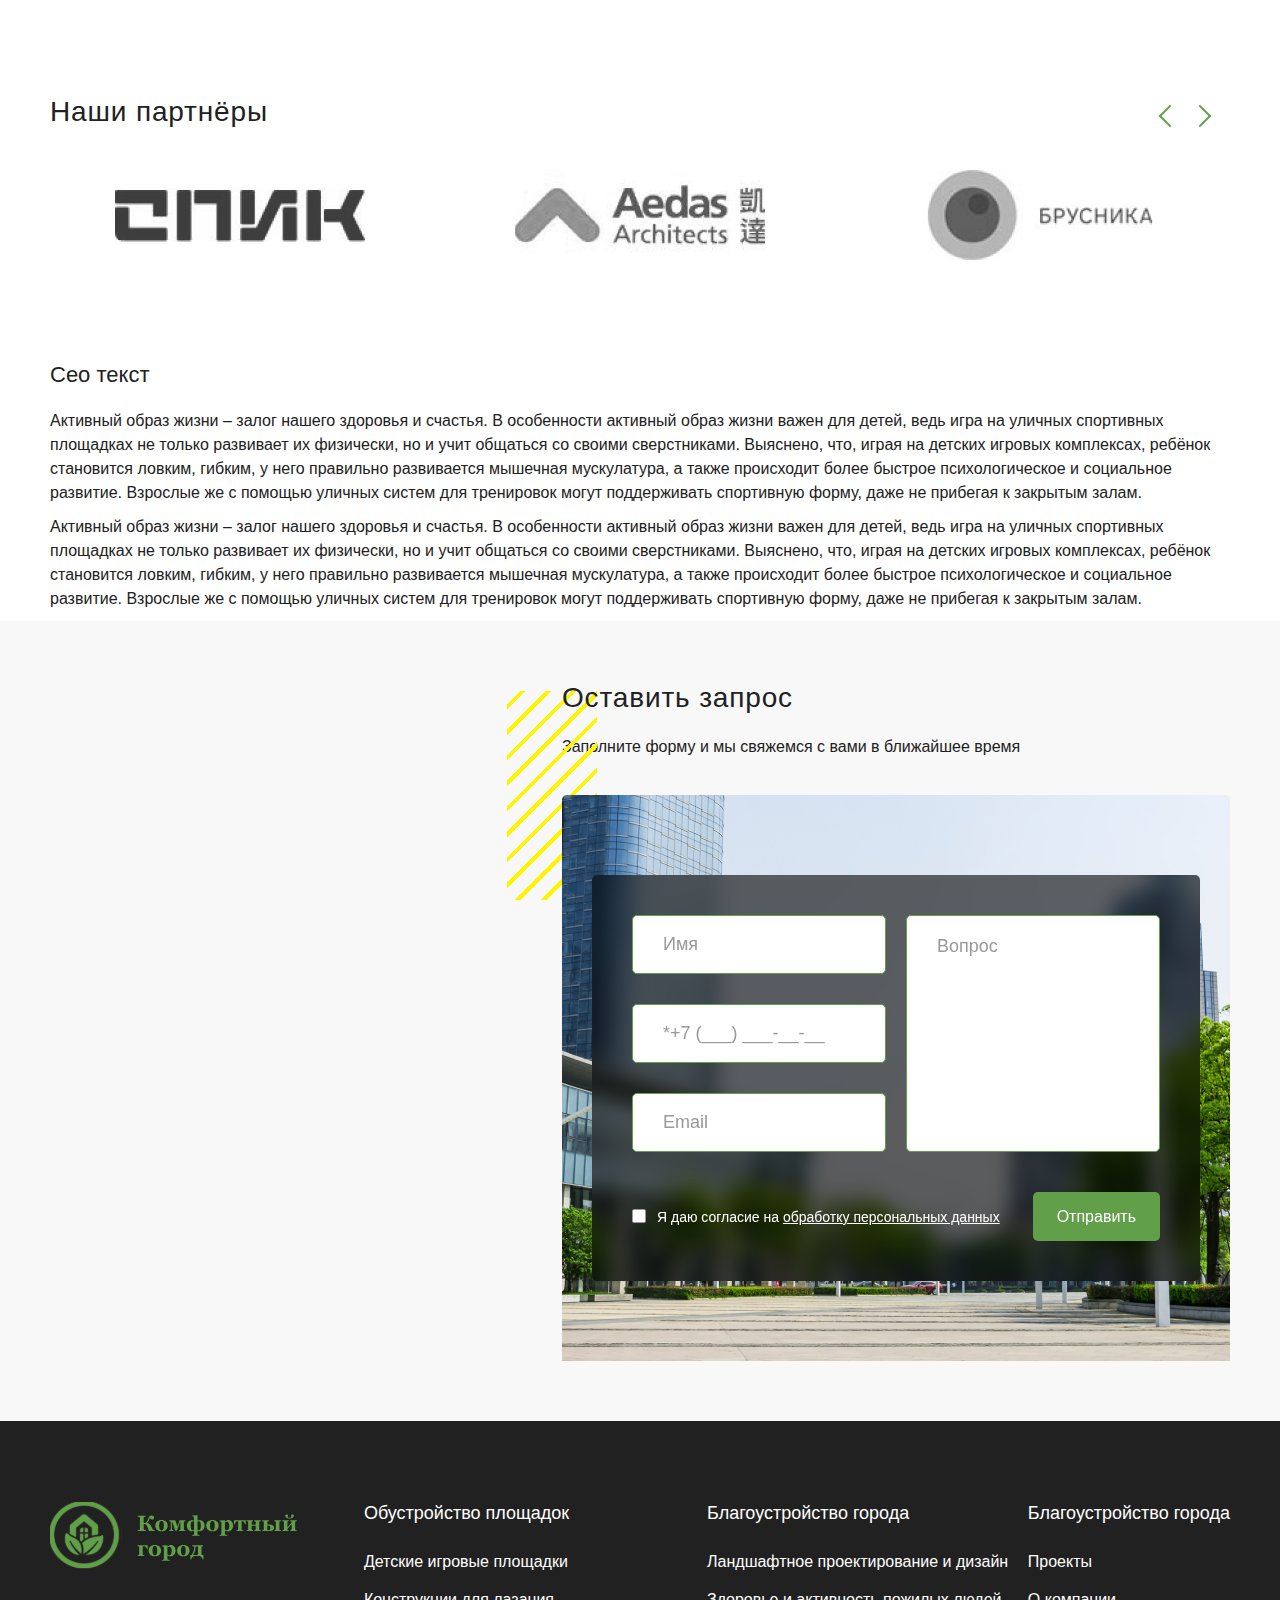
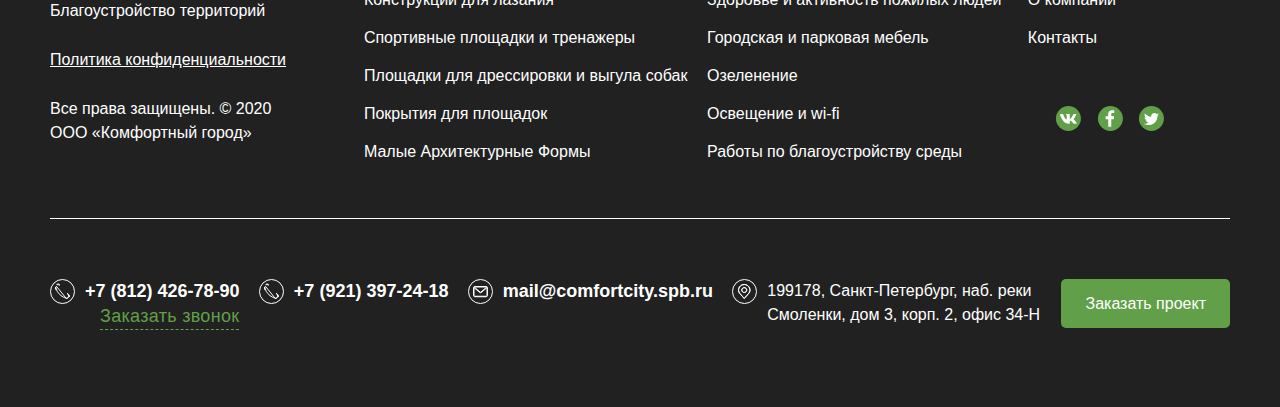
==== commit f653285e: "about fix" ====
--- a/about.html
+++ b/about.html
@@ -62,8 +62,22 @@
 
 	
 	<!-- Главный экран -->
-	<div class="main_section" id="about_page_main" style="background-image: url(images/about_top.jpg);">
-		<img src="images/about_top.jpg" style="width: 100%" alt="">
+    <div class="main_section" id="about_page_main" style="background-image: url(images/bg_about_page_main.jpg);">
+        <div class="page_width">
+            <div class="breadcrumbs">
+                <ul>
+                    <li><a href="index.html">Главная</a></li>
+                    <li class="active">О компании</li>
+                </ul>
+            </div>
+
+            <div class="text">
+                <h1>О компании</h1>
+                <p>Наша деятельность характеризуется созидательным началом и постоянным стремлением к совершенствованию. Для нас город - живой организм, чья индивидуальность выражается посредством создания уникального единого жизненного пространства.</p>
+                <a class="button" href="#">Заказать проект</a>
+            </div>
+
+        </div>
 	</div>
 	<!-- end Главный экран -->
 
@@ -98,17 +112,26 @@
 		</div>
 	</div>
     <!-- end О компании -->
-    
-    <div class="main_section">
-		<img src="images/about_steps.jpg" style="width: 100%" alt="">
-	</div>
-
-
-	<!-- Преимущества -->
-	<div class="main_section" id="advantages">
-	    <div class="page_width">
-			<h2>Почему мы?</h2>
-			<div class="advantages_container">
+
+    <!-- текстовый блок -->
+    <div class="main_section text_block grey_bg">
+	    <div class="page_width">
+            <h2>ООО «Комфортный город»</h2>
+            <div class="text_and_image">
+                <div class="image left_image">
+                    <img src="images/photo1.jpg">
+                </div>
+                <div class="text">
+                    <p>Для нас город - живой организм, чья индивидуальность выражается посредством создания уникального единого жизненного пространства. Наша деятельность характеризуется созидательным началом и постоянным стремлением к совершенствованию.Для нас город - живой организм, чья индивидуальность выражается посредством создания уникального единого жизненного пространства.</p>
+                    <p>Наша деятельность характеризуется созидательным началом и постоянным стремлением к совершенствованию. Для нас город - живой организм, чья индивидуальность выражается посредством создания уникального единого жизненного пространства.</p>
+                    <p>Наша деятельность характеризуется созидательным началом и постоянным стремлением к совершенствованию.Для нас город - живой организм, чья индивидуальность выражается посредством создания уникального единого жизненного пространства.</p>
+                    <p>Наша деятельность характеризуется созидательным началом и постоянным стремлением к совершенствованию.</p>
+
+                    <a class="button" href="#">Задать вопрос</a>
+                </div>
+            </div>
+
+            <div class="advantages_container">
 				<div class="item">
 					<div class="icon"><img src="images/advantage_image1.png" alt=""></div>
 					<div class="text">
@@ -134,6 +157,20 @@
 					</div>
 				</div>
 			</div>
+        </div>
+    </div>
+    <!-- end текстовый блок -->
+    
+    <div class="main_section">
+		<img src="images/about_steps.jpg" style="width: 100%" alt="">
+	</div>
+
+
+	<!-- Преимущества -->
+	<div class="main_section" id="advantages">
+	    <div class="page_width">
+			<h2>Почему мы?</h2>
+			
 			<div class="buttons">
 				<a class="button" href="#">Заказать проект</a>
 			</div>
@@ -261,16 +298,17 @@
 	</div>
     <!-- end Наши партнеры -->
     
-    <!-- Наши проекты -->
-    <div class="main_section" id="partners">
-	    <div class="page_width">
-    <div class="text">
-        <h3>Сео текст</h3>
-        <p>Активный образ жизни – залог нашего здоровья и счастья. В особенности активный образ жизни важен для детей, ведь игра на уличных спортивных площадках не только развивает их физически, но и учит общаться со своими сверстниками. Выяснено, что, играя на детских игровых комплексах, ребёнок становится ловким, гибким, у него правильно развивается мышечная мускулатура, а также происходит более быстрое психологическое и социальное развитие. Взрослые же с помощью уличных систем для тренировок могут поддерживать спортивную форму, даже не прибегая к закрытым залам.</p>
-        <p>Активный образ жизни – залог нашего здоровья и счастья. В особенности активный образ жизни важен для детей, ведь игра на уличных спортивных площадках не только развивает их физически, но и учит общаться со своими сверстниками. Выяснено, что, играя на детских игровых комплексах, ребёнок становится ловким, гибким, у него правильно развивается мышечная мускулатура, а также происходит более быстрое психологическое и социальное развитие. Взрослые же с помощью уличных систем для тренировок могут поддерживать спортивную форму, даже не прибегая к закрытым залам.</p>
+    <!-- текстовый блок -->
+    <div class="main_section text_block">
+	    <div class="page_width">
+            <div class="text">
+                <h3>Сео текст</h3>
+                <p>Активный образ жизни – залог нашего здоровья и счастья. В особенности активный образ жизни важен для детей, ведь игра на уличных спортивных площадках не только развивает их физически, но и учит общаться со своими сверстниками. Выяснено, что, играя на детских игровых комплексах, ребёнок становится ловким, гибким, у него правильно развивается мышечная мускулатура, а также происходит более быстрое психологическое и социальное развитие. Взрослые же с помощью уличных систем для тренировок могут поддерживать спортивную форму, даже не прибегая к закрытым залам.</p>
+                <p>Активный образ жизни – залог нашего здоровья и счастья. В особенности активный образ жизни важен для детей, ведь игра на уличных спортивных площадках не только развивает их физически, но и учит общаться со своими сверстниками. Выяснено, что, играя на детских игровых комплексах, ребёнок становится ловким, гибким, у него правильно развивается мышечная мускулатура, а также происходит более быстрое психологическое и социальное развитие. Взрослые же с помощью уличных систем для тренировок могут поддерживать спортивную форму, даже не прибегая к закрытым залам.</p>
+            </div>
+        </div>
     </div>
-</div>
-</div>
+    <!-- end текстовый блок -->
 
     <!-- Форма -->
 	<div class="main_section" id="main_form">
@@ -278,7 +316,7 @@
 			<h2>Оставить запрос</h2>
             <p>Заполните форму и мы свяжемся с вами в ближайшее время</p>
 			<div class="form_block">
-				<form enctype="multipart/form-data" action="" method="post">
+				<form enctype="multipart/form-data" method="post">
 					<div class="input_text">
 						<input id="name" class="name" name="name" type="text" value="" placeholder="Имя">
 						<div class="uError"></div>
@@ -378,7 +416,7 @@
 					<a class="email" href="mailto:mail@comfortcity.spb.ru">mail@comfortcity.spb.ru</a>
 				</div>
 				<div class="cont">
-					<p class="address">199178, Санкт-Петербург, наб. реки Смоленки, дом 3, корп. 2, офис 34-Н</pa>
+					<p class="address">199178, Санкт-Петербург, наб. реки Смоленки, дом 3, корп. 2, офис 34-Н</p>
 				</div>
 				<a class="button" href="#">Заказать проект</a>
 			</div>
--- a/template_styles.css
+++ b/template_styles.css
@@ -83,6 +83,7 @@
   position: relative;
   width: 100%;
   min-height: 100%;
+  background: url(images/site.jpg) no-repeat center top;
 }
 
 #page404 .wrapper {
@@ -1018,6 +1019,9 @@
 }
 /* end main screen styles */
 /* start advantages styles */
+#advantages {
+  background: #F8F8F8;
+}
 #advantages .page_width {
   padding-top: 105px;
   padding-bottom: 50px;
@@ -1328,6 +1332,78 @@
 }
 .important_numbers .item p {
   position: relative;
+}
+
+#about_page_main {
+  padding-top: 130px;
+  background: no-repeat center/cover;
+}
+#about_page_main .page_width {
+  padding-bottom: 64px;
+}
+#about_page_main .text {
+  margin-top: 60px;
+  max-width: 880px;
+  box-sizing: border-box;
+  position: relative;
+  padding: 60px 60px;
+  z-index: 2;
+  color: #fff;
+  background: rgba(0, 0, 0, 0.6);
+  backdrop-filter: blur(10px);
+  border-radius: 5px;
+  display: inline-block;
+}
+#about_page_main .h1 {
+  margin-bottom: 15px;
+}
+#about_page_main p {
+  font-size: 18px;
+  line-height: 21px;
+  margin-bottom: 40px;
+}
+
+#about_page_main + #about_section .page_width {
+  padding-top: 67px;
+  padding-bottom: 55px;
+}
+#about_page_main + #about_section .page_width::before {
+  top: 25px;
+}
+
+.grey_bg .page_width {
+  padding-top: 100px;
+  padding-bottom: 40px;
+}
+
+.text_and_image {
+  display: flex;
+  align-items: center;
+  padding-bottom: 65px;
+  padding-top: 3px;
+  margin-bottom: 35px;
+}
+.text_and_image .image {
+  width: 40.5%;
+  min-width: 40.5%;
+  margin: 0 30px 0px 0;
+  position: relative;
+}
+.text_and_image .image::before {
+  content: "";
+  position: absolute;
+  width: 209px;
+  height: 209px;
+  bottom: -55px;
+  left: -60px;
+  background: repeating-linear-gradient(-45deg, #77CA00, #77CA00 4px, transparent 0px, transparent 18px);
+}
+.text_and_image .image img {
+  max-width: 100%;
+  vertical-align: auto;
+}
+.text_and_image .text .button {
+  margin-top: 50px;
 }
 
 /* end about styles */
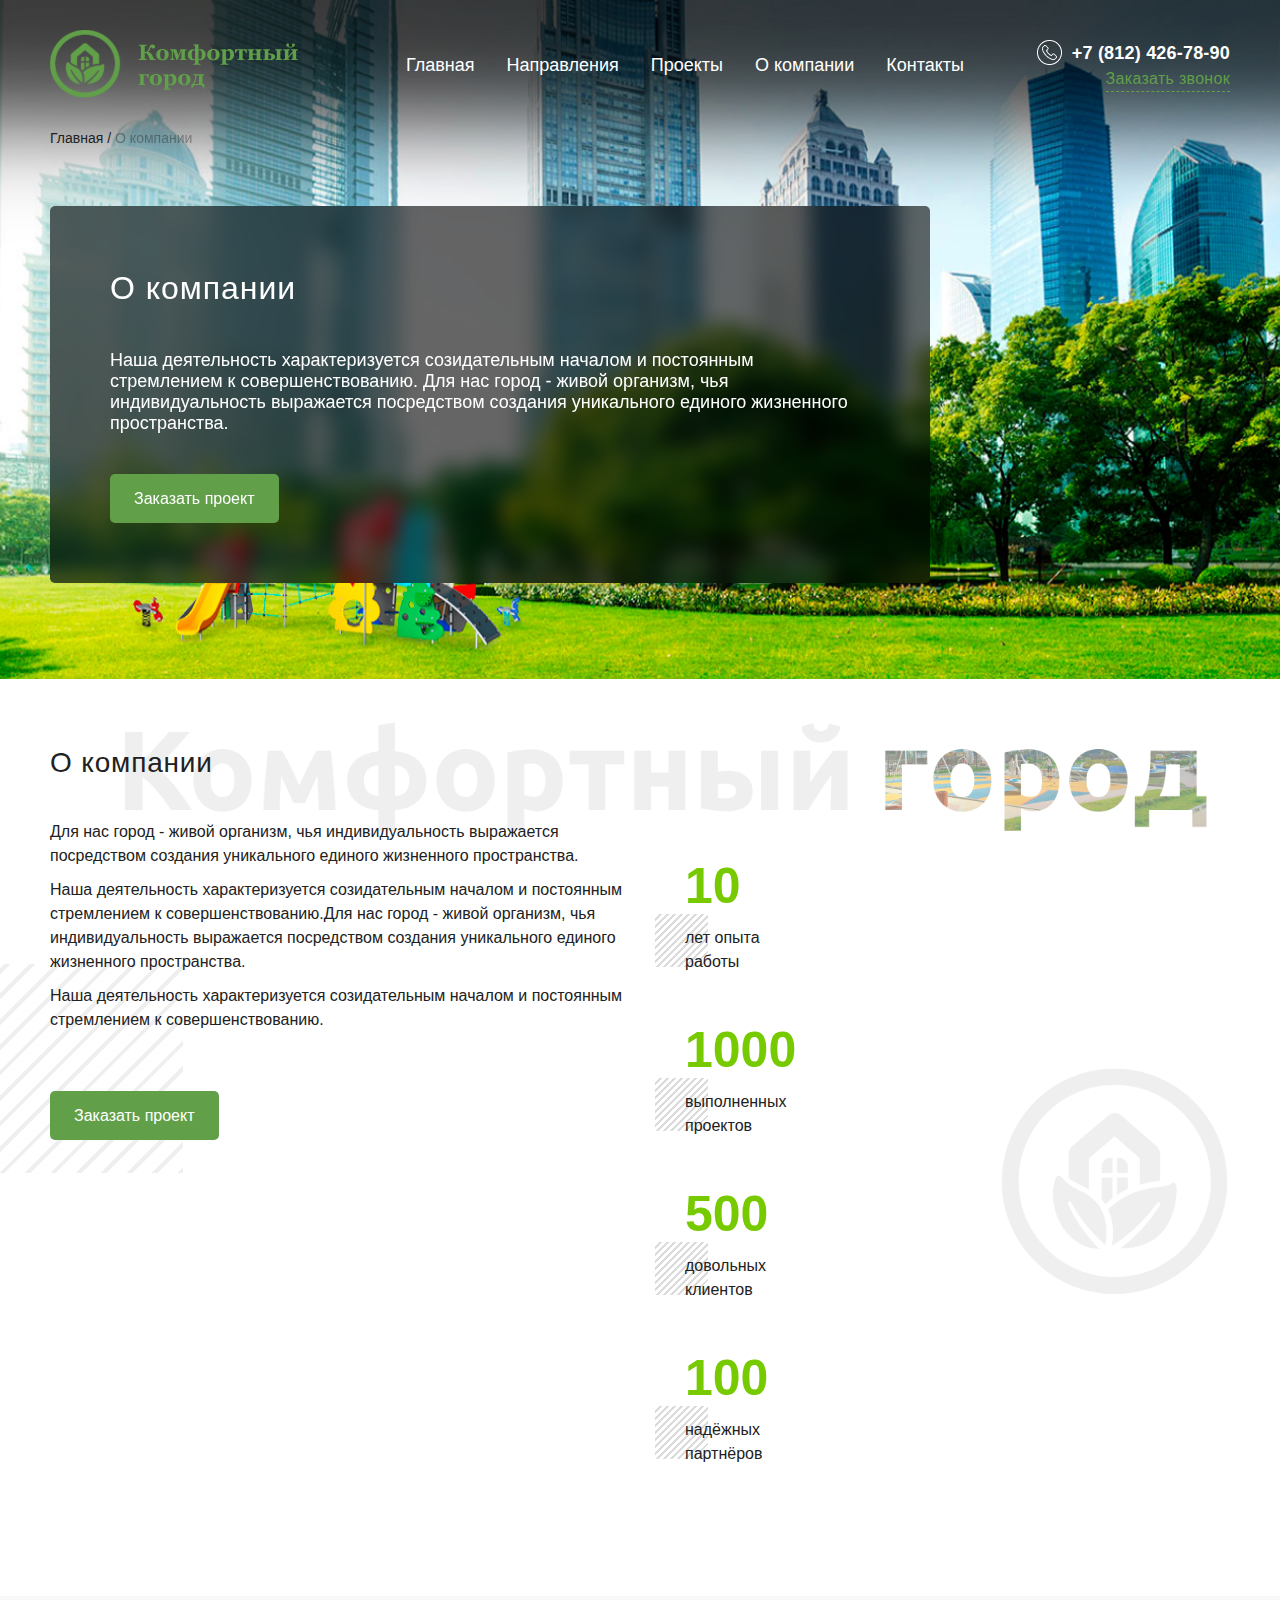
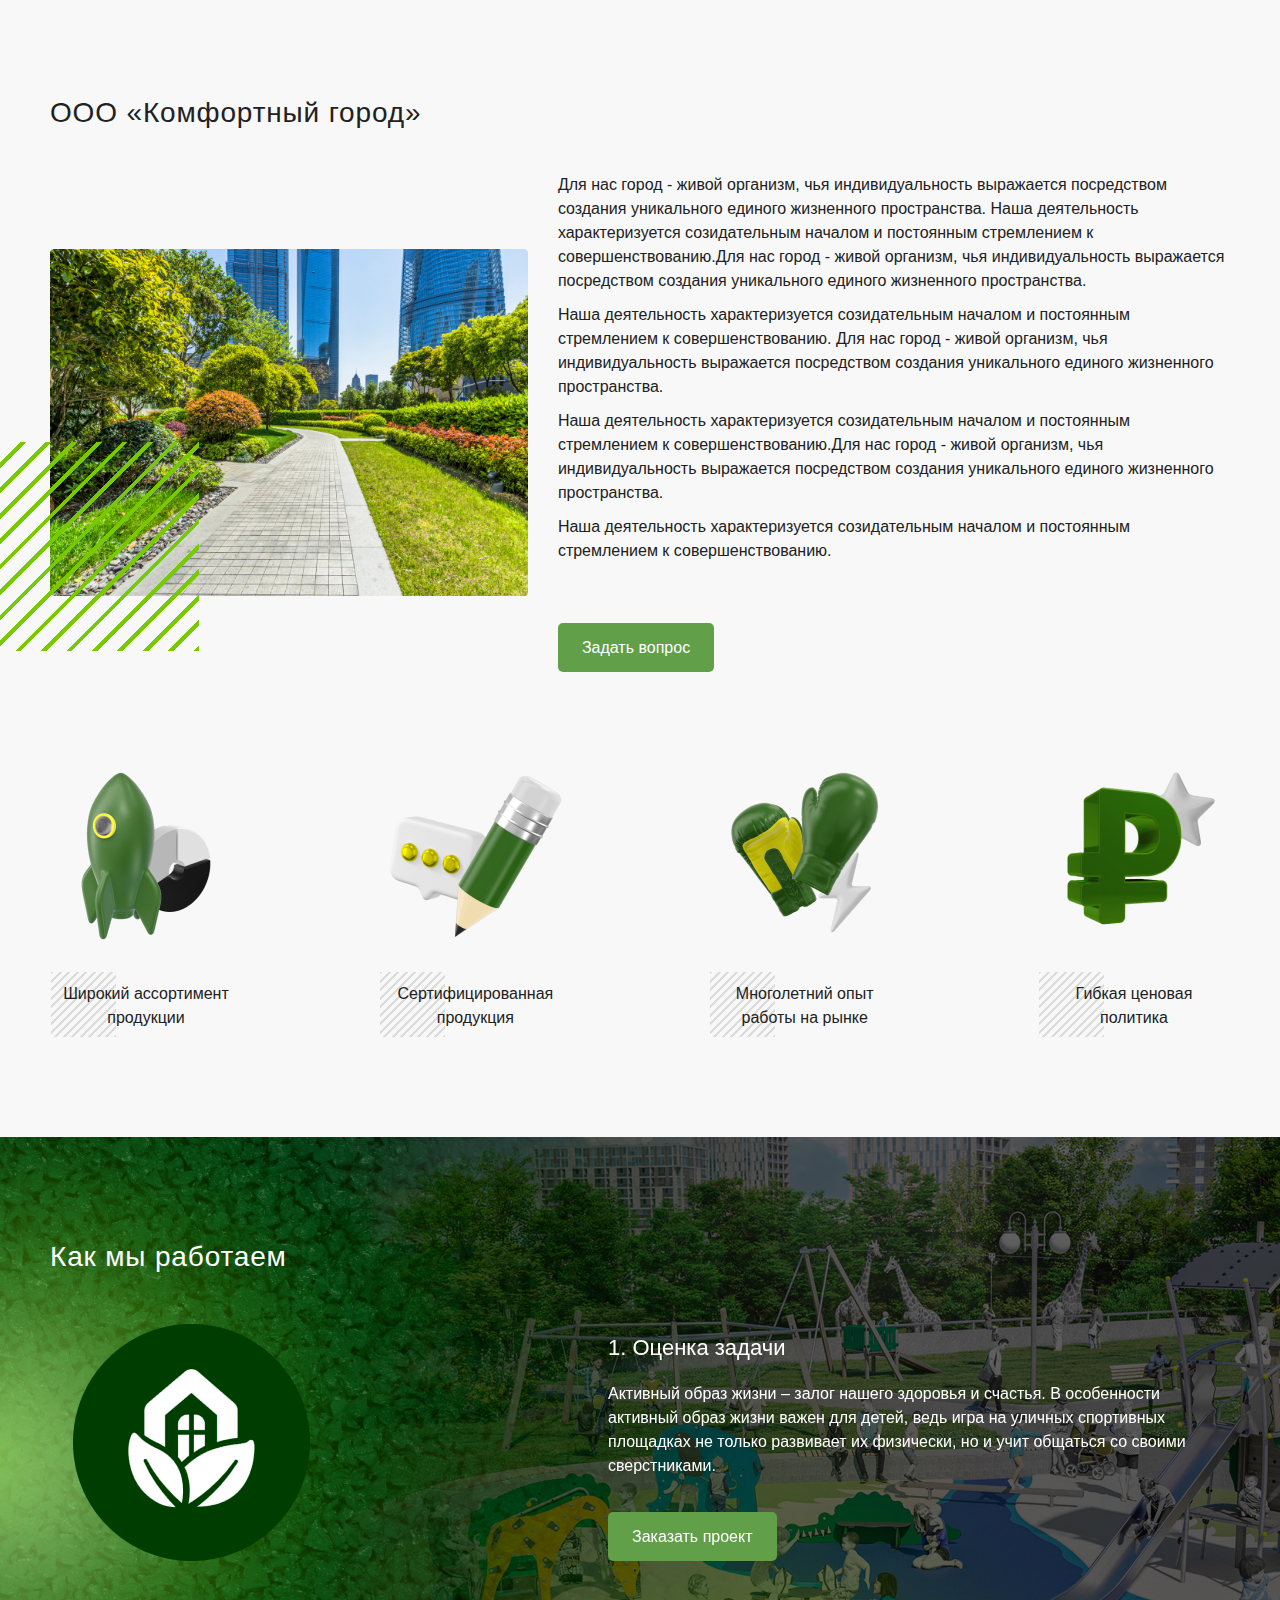
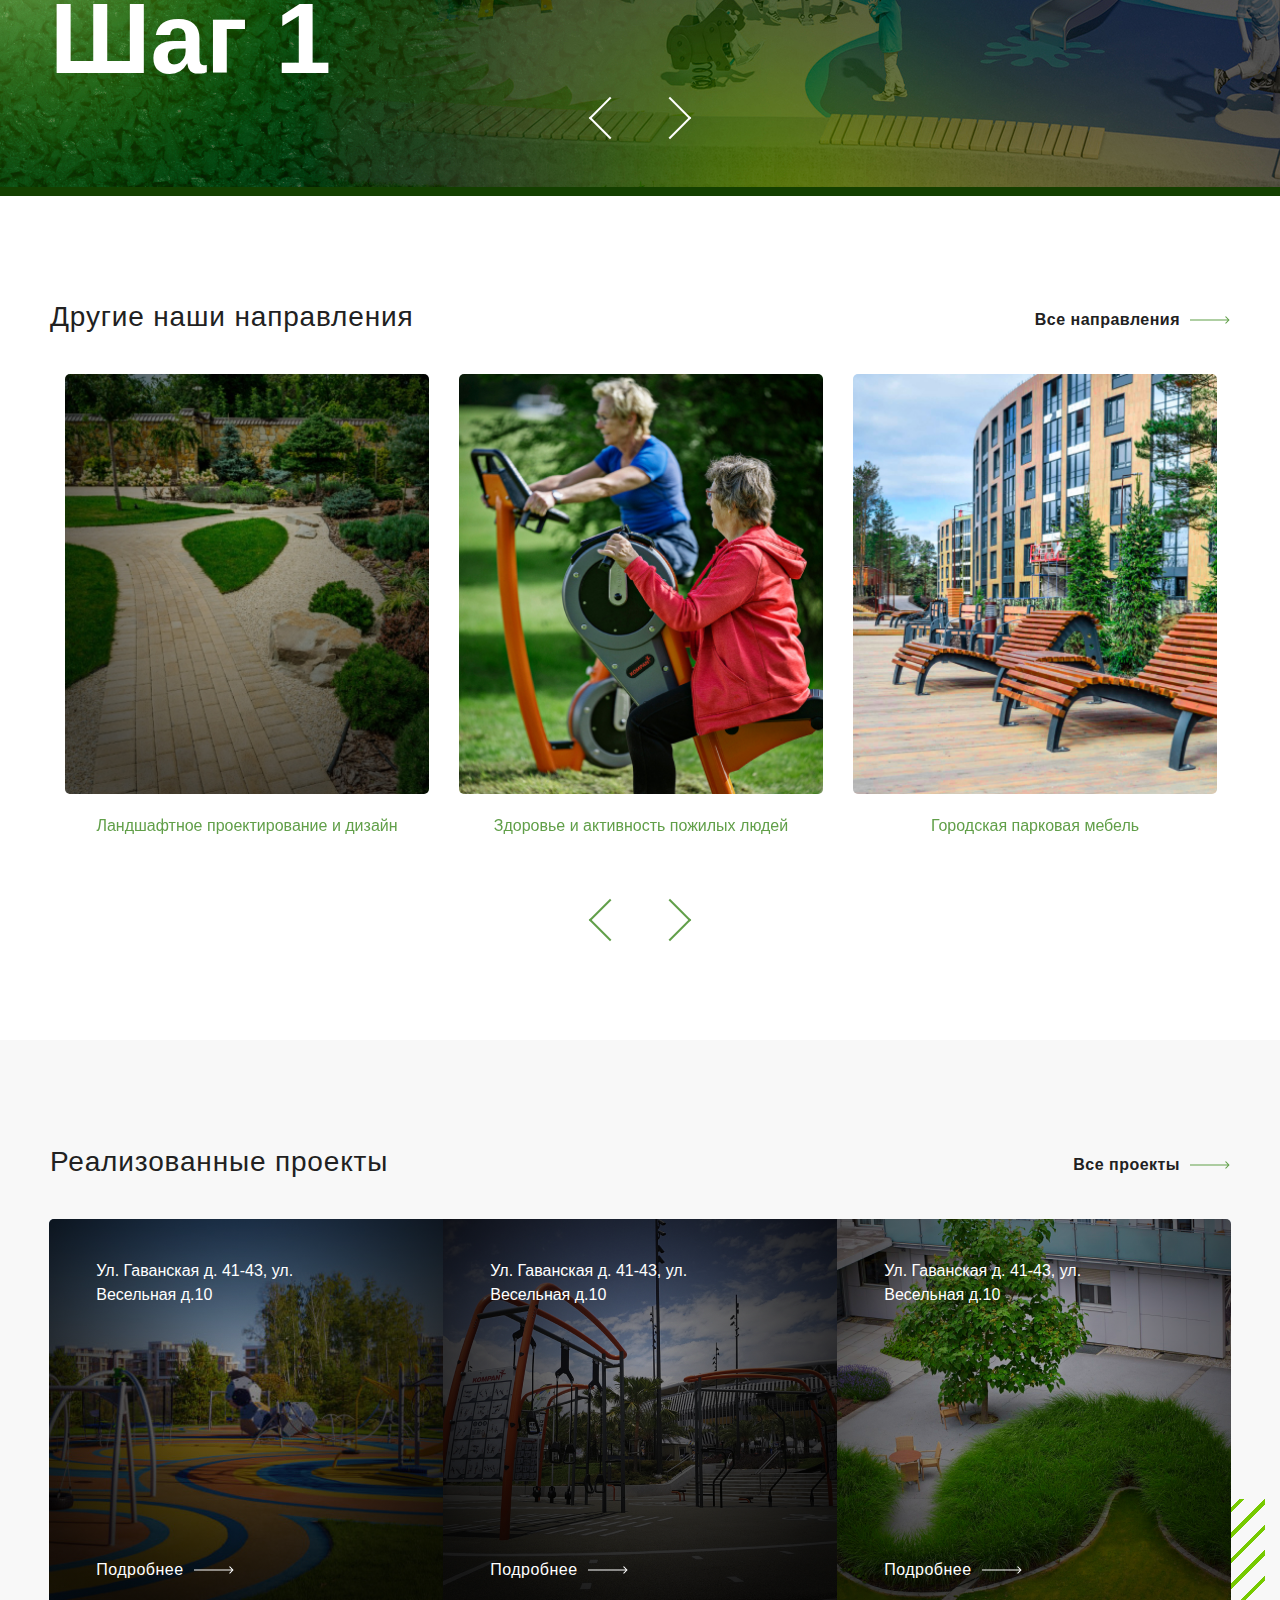
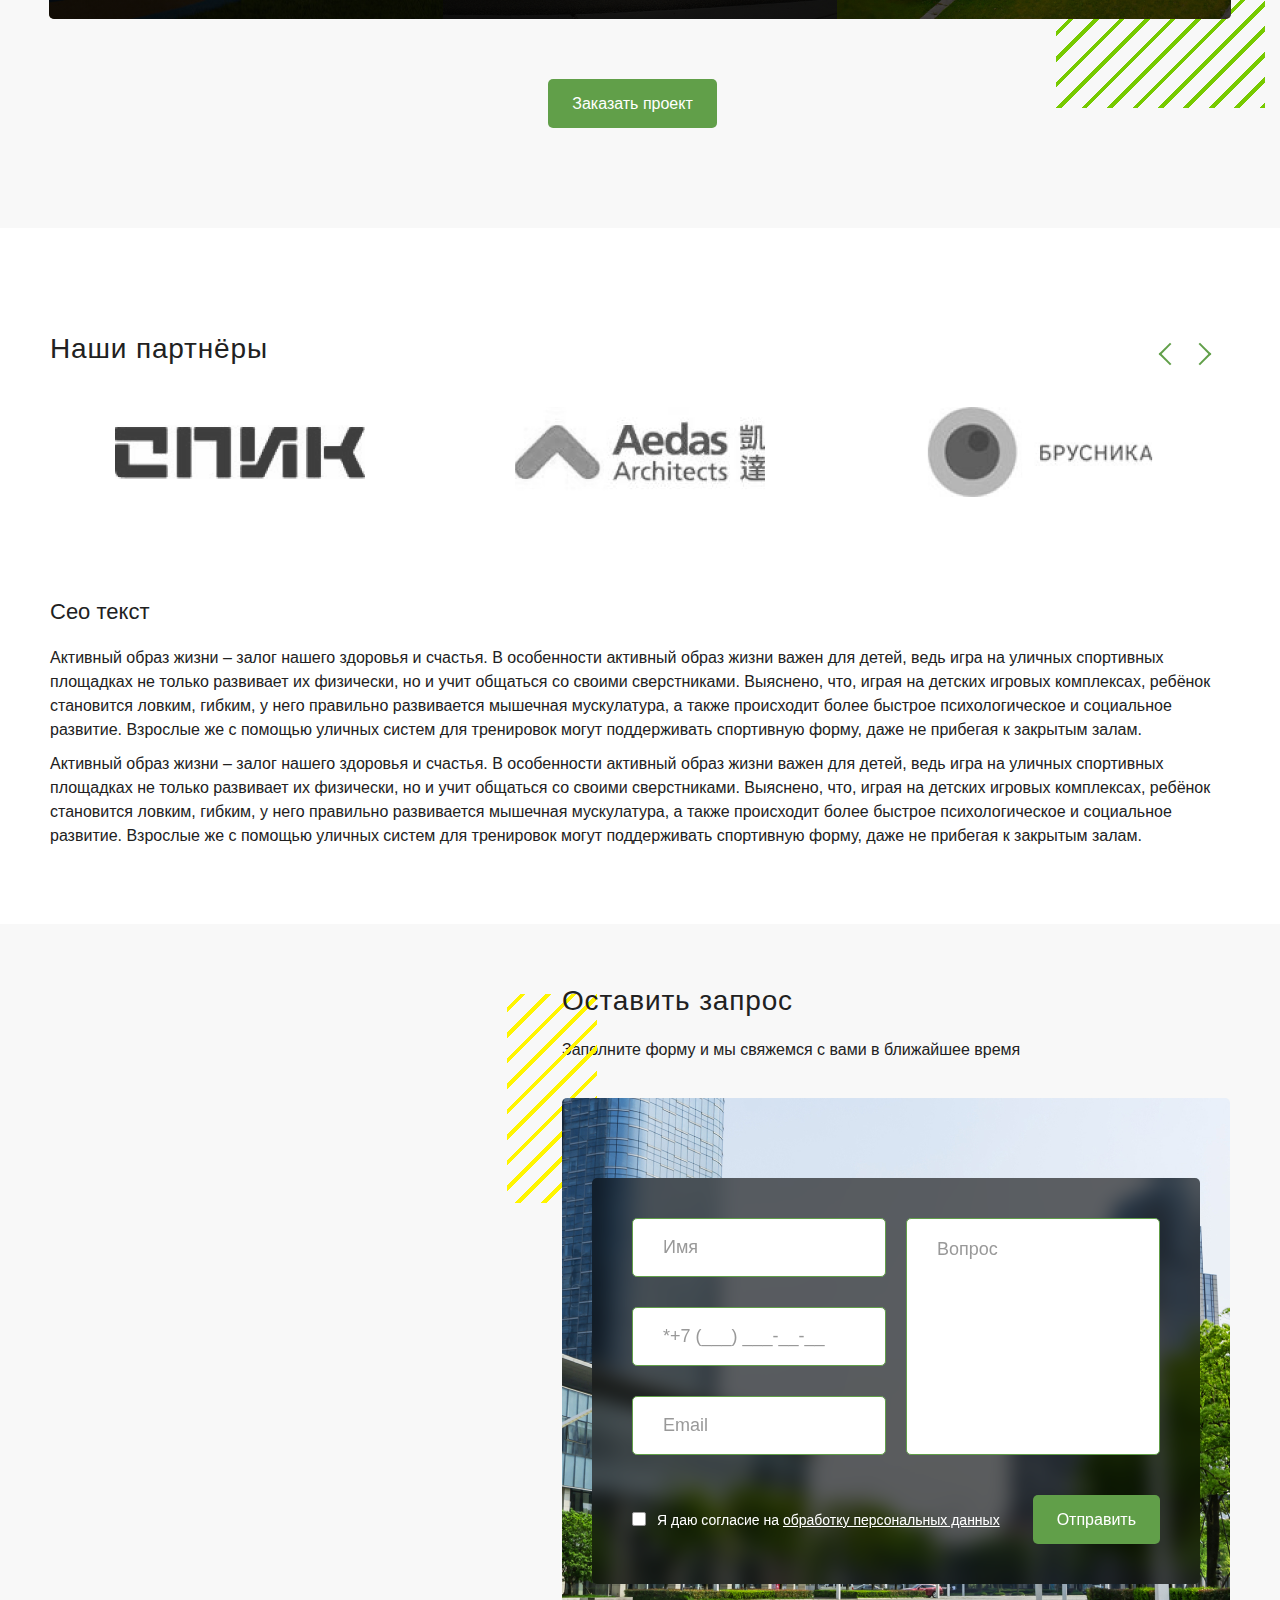
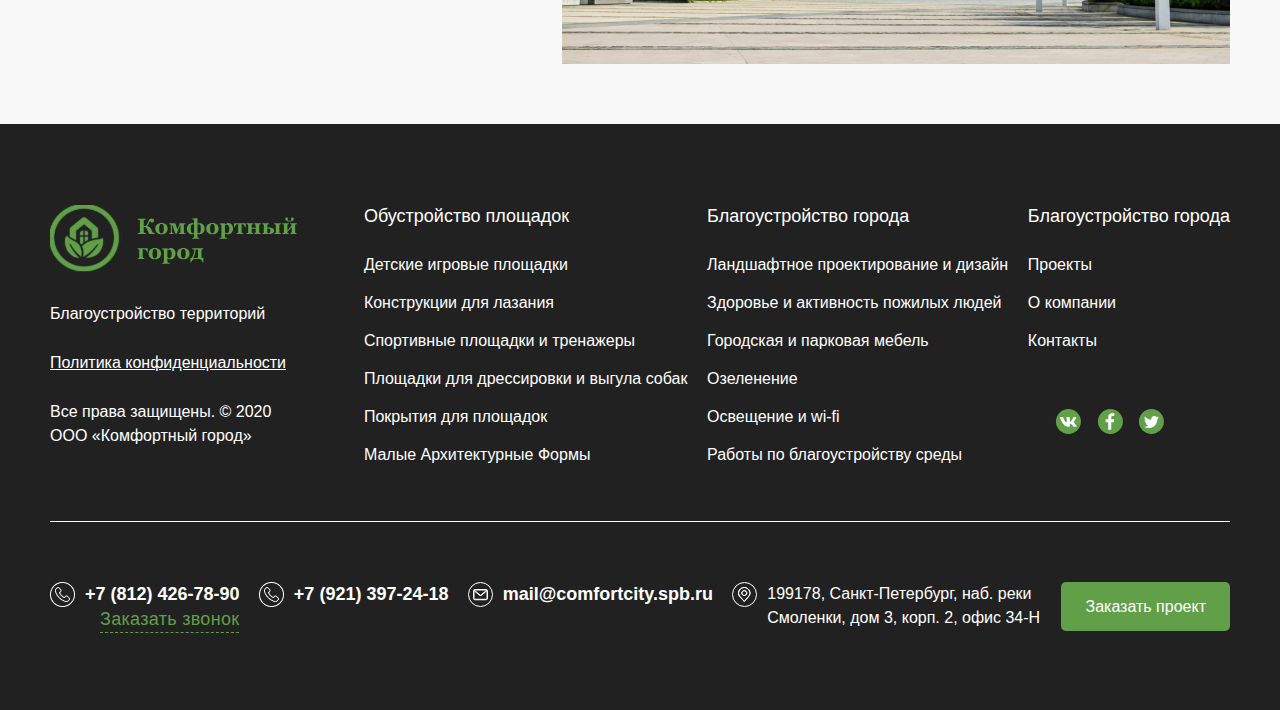
==== commit 9c82f398: "project_item" ====
--- a/about.html
+++ b/about.html
@@ -59,8 +59,6 @@
 	</header>
 	<!-- end шапка -->
 
-
-	
 	<!-- Главный экран -->
     <div class="main_section" id="about_page_main" style="background-image: url(images/bg_about_page_main.jpg);">
         <div class="page_width">
@@ -161,68 +159,114 @@
     </div>
     <!-- end текстовый блок -->
     
-    <div class="main_section">
-		<img src="images/about_steps.jpg" style="width: 100%" alt="">
-	</div>
-
-
-	<!-- Преимущества -->
-	<div class="main_section" id="advantages">
-	    <div class="page_width">
-			<h2>Почему мы?</h2>
-			
-			<div class="buttons">
-				<a class="button" href="#">Заказать проект</a>
-			</div>
+    <div class="main_section" id="our_work">
+		<div class="page_width">
+            <h2>Как мы работаем</h2>
+            <div class="steps">
+                <div class="numbers_slider">
+                    <div class="item">
+                        <div class="icon"><img src="images/icon_num1.png"></div>
+                        <div class="text">Шаг 1</div>
+                    </div>
+                    <div class="item">
+                        <div class="icon"><img src="images/icon_num1.png"></div>
+                        <div class="text">Шаг 2</div>
+                    </div>
+                    <div class="item">
+                        <div class="icon"><img src="images/icon_num1.png"></div>
+                        <div class="text">Шаг 3</div>
+                    </div>
+                </div>
+                <div class="description_slider">
+                    <div class="item">
+                        <div class="text">
+                            <h3>1. Оценка задачи</h3>
+                            <p>Активный образ жизни – залог нашего здоровья и счастья. В особенности активный образ жизни важен для детей, ведь игра на уличных спортивных площадках не только развивает их физически, но и учит общаться со своими сверстниками.</p>
+                        </div>
+                        <a class="button" href="#">Заказать проект</a>
+                    </div>
+                    <div class="item">
+                        <div class="text">
+                            <h3>2. Расчет стоимости</h3>
+                            <p>В особенности активный образ жизни важен для детей, ведь игра на уличных спортивных площадках не только развивает их физически, но и учит общаться со своими сверстниками. В особенности активный образ жизни важен для детей, ведь игра на уличных спортивных площадках не только развивает их физически, но и учит общаться со своими сверстниками.</p>
+                        </div>
+                        <a class="button" href="#">Заказать проект</a>
+                    </div>
+                    <div class="item">
+                        <div class="text">
+                            <h3>3. Ещё один пункт</h3>
+                            <p>Активный образ жизни – залог нашего здоровья и счастья</p>
+                        </div>
+                        <a class="button" href="#">Заказать проект</a>
+                    </div>
+                </div>
+            </div>
 		</div>
 	</div>
-    <!-- end Преимущества -->
     
     
 	<!-- Наши направления -->
-	<div class="main_section" id="directions">
-	    <div class="page_width">
-			<h2>Наши направления</h2>
+	<div class="main_section">
+	    <div class="page_width">
+			<h2>Другие наши направления</h2>
 			<a href="directions.html" class="all_link">Все направления</a>
-			<div class="directions_container">
-				<div class="item active">
-					<div class="image">
-						<img src="images/direction_image1.jpg" alt="">
-					</div>
-					<div class="name h4">Обустройство площадок</div>
-					<div class="direction_menu">
-						<h4>Обустройство площадок</h4>
-						<ul>
-							<li><a href="#">Детские игровые площадки</a></li>
-							<li><a href="#">Конструкции для лазания</a></li>
-							<li><a href="#">Спортивные площадки и тренажеры</a></li>
-							<li><a href="#">Площадки для дрессировки и выгула собак</a></li>
-							<li><a href="#">Покрытия для площадок</a></li>
-							<li><a href="#">Малые Архитектурные Формы</a></li>
-						</ul>
-					</div>
-				</div>
-				<div class="item">
-					<div class="image">
-						<img src="images/direction_image2.jpg" alt="">
-					</div>
-					<div class="name h4">Благоустройство города</div>
-					<div class="direction_menu">
-						<h4>Благоустройство города</h4>
-						<ul>
-							<li><a href="#">Ландшафтное проектирование и дизайн</a></li>
-							<li><a href="#">Здоровье и активность пожилых людей</a></li>
-							<li><a href="#">Городская и парковая мебель</a></li>
-							<li><a href="#">Озеленение</a></li>
-							<li><a href="#">Освещение и wi-fi</a></li>
-							<li><a href="#">Работы по благоустройству среды</a></li>
-						</ul>
-					</div>
-				</div>
-			</div>
-			<div class="buttons">
-				<a class="button" href="#">Заказать проект</a>
-			</div>
+			<div class="directions directions_slider">
+                <div class="item">
+                    <div class="img">
+                        <a href="direction_ditails.html">
+                            <img src="images/directions_1.jpg" alt="">
+                            <span class="more">Подробнее</span>
+                        </a>
+                    </div>
+                    <div class="text">
+                        <p><a href="direction_ditails.html">Ландшафтное проектирование и дизайн</a></p>
+                    </div>
+                </div>
+                <div class="item">
+                    <div class="img">
+                        <a href="direction.html">
+                            <img src="images/directions_2.jpg" alt="">
+                            <span class="more">Подробнее</span>
+                        </a>
+                    </div>
+                    <div class="text">
+                        <p><a href="direction_ditails.html">Здоровье и активность пожилых людей</a></p>
+                    </div>
+                </div>
+                <div class="item">
+                    <div class="img">
+                        <a href="direction_ditails.html">
+                            <img src="images/directions_3.jpg" alt="">
+                            <span class="more">Подробнее</span>
+                        </a>
+                    </div>
+                    <div class="text">
+                        <p><a href="direction_ditails.html">Городская парковая мебель</a></p>
+                    </div>
+                </div>
+                <div class="item">
+                    <div class="img">
+                        <a href="direction_ditails.html">
+                            <img src="images/directions_4.jpg" alt="">
+                            <span class="more">Подробнее</span>
+                        </a>
+                    </div>
+                    <div class="text">
+                        <p><a href="direction_ditails.html">Озеленение</a></p>
+                    </div>
+                </div>
+                <div class="item">
+                    <div class="img">
+                        <a href="#">
+                            <img src="images/directions_5.jpg" alt="">
+                            <span class="more">Подробнее</span>
+                        </a>
+                    </div>
+                    <div class="text">
+                        <p><a href="direction_ditails.html">Освещение и wi-fi</a></p>
+                    </div>
+                </div>
+            </div>
 		</div>
 	</div>
 	<!-- end Наши направления -->
--- a/template_styles.css
+++ b/template_styles.css
@@ -80,10 +80,10 @@
 }
 
 .wrapper {
+  overflow: hidden;
   position: relative;
   width: 100%;
   min-height: 100%;
-  background: url(images/site.jpg) no-repeat center top;
 }
 
 #page404 .wrapper {
@@ -337,10 +337,9 @@
 
 .slick-arrow {
   position: absolute;
-  top: 50%;
-  margin-top: -10px;
+  bottom: 0;
   width: 20px;
-  height: 20px;
+  height: 40px;
   z-index: 1;
   outline: none;
   cursor: pointer;
@@ -354,16 +353,17 @@
   content: "";
   position: absolute;
   z-index: 2;
-  width: 16px;
-  height: 16px;
-  top: 3px;
+  width: 30px;
+  height: 30px;
+  top: 7px;
   border-top: 2px solid #619F49;
   border-left: 2px solid #619F49;
   box-sizing: border-box;
 }
 
 .slick-prev {
-  left: 0px;
+  left: 50%;
+  margin-left: -49px;
 }
 .slick-prev::before {
   left: 4px;
@@ -371,7 +371,8 @@
 }
 
 .slick-next {
-  right: 0px;
+  right: 50%;
+  margin-right: -49px;
 }
 .slick-next:before {
   right: 4px;
@@ -434,99 +435,6 @@
     margin: 0 5px 10px;
   }
 }
-#promotion_announcement {
-  position: relative;
-  background-color: #99FFFF;
-  padding: 5px 0 2px;
-  font-size: 17px;
-  font-weight: 500;
-  letter-spacing: 0.3px;
-}
-#promotion_announcement p {
-  margin-bottom: 0;
-}
-
-@-webkit-keyframes marquee {
-  0% {
-    -webkit-transform: translate(100%, 0);
-  }
-  100% {
-    -webkit-transform: translate(-100%, 0);
-  }
-}
-@keyframes marquee {
-  0% {
-    transform: translate(100%, 0);
-  }
-  100% {
-    transform: translate(-100%, 0);
-  }
-}
-@media screen and (max-width: 1600px) {
-  #promotion_announcement {
-    overflow: hidden;
-  }
-  #promotion_announcement .page_width {
-    padding: 0;
-    text-align: center;
-    white-space: nowrap;
-  }
-}
-@media screen and (max-width: 1400px) {
-  #promotion_announcement .page_width {
-    display: block;
-    width: 100%;
-    overflow: hidden;
-  }
-  #promotion_announcement .page_width p {
-    animation: marquee 30s infinite linear;
-    display: inline-block;
-    white-space: nowrap;
-  }
-}
-@-webkit-keyframes marquee60 {
-  0% {
-    -webkit-transform: translate(60%, 0);
-  }
-  100% {
-    -webkit-transform: translate(-100%, 0);
-  }
-}
-@keyframes marquee60 {
-  0% {
-    transform: translate(60%, 0);
-  }
-  100% {
-    transform: translate(-100%, 0);
-  }
-}
-@media screen and (max-width: 800px) {
-  #promotion_announcement .page_width p {
-    animation: marquee60 20s infinite linear;
-  }
-}
-@-webkit-keyframes marquee40 {
-  0% {
-    -webkit-transform: translate(40%, 0);
-  }
-  100% {
-    -webkit-transform: translate(-100%, 0);
-  }
-}
-@keyframes marquee40 {
-  0% {
-    transform: translate(40%, 0);
-  }
-  100% {
-    transform: translate(-100%, 0);
-  }
-}
-@media screen and (max-width: 500px) {
-  #promotion_announcement .page_width p {
-    animation: marquee40 20s infinite linear;
-    font-size: 14px;
-  }
-}
 .text ul {
   margin-bottom: 40px;
   padding-top: 4px;
@@ -586,132 +494,6 @@
 @media screen and (max-width: 450px) {
   .text .button {
     margin-top: 0px;
-  }
-}
-.secondary_menu {
-  position: relative;
-  border-bottom: 1px solid #C8DAEB;
-  text-align: center;
-  margin-bottom: 35px;
-}
-.secondary_menu ul {
-  display: flex;
-  font-weight: 400;
-  line-height: 20px;
-  position: relative;
-  justify-content: center;
-}
-.secondary_menu ul li {
-  margin: 0 20px;
-}
-.secondary_menu ul a {
-  display: flex;
-  align-items: center;
-  width: 100%;
-  height: 100%;
-  padding: 11px 5px;
-  box-sizing: border-box;
-  position: relative;
-  justify-content: center;
-}
-.secondary_menu ul a::after {
-  content: "";
-  position: absolute;
-  height: 5px;
-  background: #BECAD3;
-  border-radius: 6px;
-  bottom: -3px;
-  left: 50%;
-  width: 0%;
-  -webkit-transition: all 0.3s ease 0s;
-  -moz-transition: all 0.3s ease 0s;
-  -o-transition: all 0.3s ease 0s;
-  transition: all 0.3s ease 0s;
-}
-.secondary_menu ul li.active a, .secondary_menu ul a:hover {
-  text-decoration: none;
-}
-.secondary_menu ul li.active a::after, .secondary_menu ul a:hover::after {
-  left: 0%;
-  width: 100%;
-}
-.secondary_menu ul li.active a {
-  font-weight: 500;
-}
-.secondary_menu ul .to_back a::before {
-  content: "";
-  display: inline-block;
-  width: 12px;
-  height: 14px;
-  margin-bottom: -4px;
-  margin-right: 12px;
-  background: url(images/icon_to_back.svg) no-repeat center/100% auto;
-}
-
-@media screen and (max-width: 1300px) {
-  .secondary_menu ul li {
-    margin: 0 10px;
-  }
-}
-@media screen and (max-width: 1100px) {
-  .secondary_menu .to_back {
-    display: none;
-  }
-}
-@media screen and (max-width: 1000px) {
-  .secondary_menu ul {
-    font-size: 14px;
-    line-height: 20px;
-  }
-}
-@media screen and (max-width: 900px) {
-  .secondary_menu ul li {
-    margin: 0 5px;
-  }
-}
-@media screen and (max-width: 600px) {
-  .secondary_menu {
-    min-height: 40px;
-    margin-top: -20px;
-    position: relative;
-    color: #fff;
-  }
-  .secondary_menu::before, .secondary_menu::after {
-    content: "";
-    position: absolute;
-    right: 20px;
-    top: 20px;
-    width: 25px;
-  }
-  .secondary_menu::before {
-    height: 15px;
-    margin-top: -8px;
-    border-top: 1px solid #fff;
-    border-bottom: 1px solid #fff;
-  }
-  .secondary_menu::after {
-    border-top: 1px solid #fff;
-  }
-  .secondary_menu ul {
-    display: none;
-    padding: 10px 20px 20px;
-  }
-  .secondary_menu ul li {
-    margin: 0 0px;
-    text-align: left;
-  }
-  .secondary_menu ul li.active a {
-    font-weight: 600;
-  }
-  .secondary_menu ul a {
-    color: #fff;
-    display: inline-block;
-    width: auto;
-  }
-  .secondary_menu ul a::after {
-    height: 3px;
-    bottom: 1px;
-    display: none;
   }
 }
 .tabs_container {
@@ -770,6 +552,55 @@
   color: #fff;
 }
 
+.pagination {
+  text-align: center;
+  margin-bottom: 98px;
+}
+.pagination ul li {
+  display: inline-block;
+  font-size: 22px;
+  line-height: 25px;
+  margin: 0 13px;
+}
+.pagination ul li a {
+  box-sizing: border-box;
+  display: block;
+  text-decoration: none;
+  color: #DBDBDB;
+  -webkit-transition: all 0.3s ease 0s;
+  -moz-transition: all 0.3s ease 0s;
+  -o-transition: all 0.3s ease 0s;
+  transition: all 0.3s ease 0s;
+}
+.pagination ul li a.activ, .pagination ul li a:hover {
+  color: #619F49;
+}
+.pagination ul li .prev::before, .pagination ul li .next::before {
+  content: "";
+  display: block;
+  width: 16px;
+  height: 16px;
+  border-top: 2px solid #619F49;
+  border-left: 2px solid #619F49;
+  box-sizing: border-box;
+}
+.pagination ul li .prev {
+  margin-right: 20px;
+}
+.pagination ul li .prev::before {
+  transform: rotate(-45deg);
+}
+.pagination ul li .next {
+  margin-left: 20px;
+}
+.pagination ul li .next:before {
+  transform: rotate(135deg);
+}
+
+main .page_width {
+  padding-bottom: 90px;
+}
+
 body.compensate-for-scrollbar, .fancybox-enabled {
   overflow: auto;
 }
@@ -778,6 +609,7 @@
 #header {
   width: 100%;
   position: relative;
+  margin-bottom: 30px;
   top: 0;
   left: 0;
   z-index: 3;
@@ -838,7 +670,7 @@
   vertical-align: middle;
   margin-bottom: 4px;
   margin-right: 10px;
-  background: url(images/icon_tel.svg) no-repeat center/100%;
+  background: url(images/icon_tel.png) no-repeat center/100%;
 }
 #header_cont .btn_call {
   letter-spacing: 0.3px;
@@ -898,11 +730,7 @@
   -o-transition: all 0.3s ease 0s;
   transition: all 0.3s ease 0s;
   overflow: hidden;
-}
-.main_slider .image img {
-  width: 110%;
-  height: 110%;
-  object-fit: cover;
+  background: no-repeat center top/cover;
 }
 .main_slider .text {
   min-width: 600px;
@@ -1252,6 +1080,13 @@
   border-radius: 5px 0 0 5px;
 }
 
+.directions_slider {
+  padding-bottom: 50px;
+}
+.directions_slider.directions {
+  margin-bottom: 102px;
+}
+
 /* end directions styles */
 /* start about styles */
 #about_section .page_width {
@@ -1339,10 +1174,9 @@
   background: no-repeat center/cover;
 }
 #about_page_main .page_width {
-  padding-bottom: 64px;
+  padding-bottom: 96px;
 }
 #about_page_main .text {
-  margin-top: 60px;
   max-width: 880px;
   box-sizing: border-box;
   position: relative;
@@ -1371,9 +1205,17 @@
   top: 25px;
 }
 
-.grey_bg .page_width {
+.grey_bg.text_block {
+  background: #F8F8F8;
+}
+.grey_bg.text_block .page_width {
   padding-top: 100px;
   padding-bottom: 40px;
+}
+.grey_bg.text_block .advantages_container {
+  justify-content: space-between;
+  padding-left: 15px;
+  padding-right: 15px;
 }
 
 .text_and_image {
@@ -1406,6 +1248,10 @@
   margin-top: 50px;
 }
 
+.text_block .page_width {
+  padding-bottom: 66px;
+}
+
 /* end about styles */
 /* start projects styles */
 #projects {
@@ -1432,7 +1278,7 @@
 }
 
 .projects_container {
-  margin-bottom: 60px;
+  margin: 0 -1px 60px;
   overflow: hidden;
   clear: both;
   display: flex;
@@ -1446,7 +1292,7 @@
 }
 .projects_container .item {
   position: relative;
-  width: 33.33%;
+  width: 33.333%;
   height: 400px;
   display: inline-block;
   vertical-align: top;
@@ -1526,6 +1372,149 @@
   bottom: -50px;
 }
 
+.project_page:after {
+  content: "";
+  display: block;
+  clear: both;
+}
+
+.project_images {
+  float: left;
+  width: 49%;
+  margin: 0 0 14px;
+  padding: 0;
+}
+.project_images .main_slider {
+  margin: 0 0 20px;
+  padding: 0;
+  overflow: hidden;
+  border-radius: 5px;
+}
+.project_images .main_slider .slick-list {
+  margin: 0;
+}
+.project_images .main_slider .slick-arrow {
+  height: 100%;
+  top: 0;
+  background: rgba(0, 0, 0, 0.2);
+  backdrop-filter: blur(3px);
+  width: 69px;
+}
+.project_images .main_slider .slick-arrow::before {
+  top: 50%;
+  margin-top: -8px;
+  border-color: #fff;
+}
+.project_images .main_slider .slick-prev {
+  left: 0;
+  margin-left: 0;
+}
+.project_images .main_slider .slick-prev::before {
+  left: 26px;
+}
+.project_images .main_slider .slick-next {
+  right: 0;
+  margin-right: 0;
+}
+.project_images .main_slider .slick-next::before {
+  right: 26px;
+}
+.project_images .main_slider .item {
+  height: 470px;
+}
+.project_images .main_slider .item a {
+  display: block;
+  width: 100%;
+  height: 100%;
+}
+.project_images .main_slider .item img {
+  width: 100%;
+  height: 100%;
+  object-fit: cover;
+}
+.project_images .main_slider .item.video::before {
+  content: "";
+  position: absolute;
+  width: 100%;
+  height: 100%;
+  top: 0;
+  left: 0;
+  background: url(images/icon_play.svg) no-repeat center/130px 130px;
+}
+.project_images .preview_slider {
+  margin: 0;
+  padding: 0;
+  overflow: hidden;
+}
+.project_images .preview_slider .item {
+  position: relative;
+  overflow: hidden;
+  border-radius: 5px;
+  margin: 0 10px;
+  height: 110px;
+}
+.project_images .preview_slider .item img {
+  width: 100%;
+  height: 100%;
+  object-fit: cover;
+}
+.project_images .preview_slider .item.video::before {
+  content: "";
+  position: absolute;
+  width: 100%;
+  height: 100%;
+  top: 0;
+  left: 0;
+  background: url(images/icon_play.svg) no-repeat center/70px 70px;
+}
+
+.description {
+  margin-left: 49%;
+  margin-bottom: 14px;
+  padding-left: 30px;
+}
+.description .all_link {
+  margin-top: 7px;
+  margin-left: 30px;
+}
+.description h1 {
+  margin-bottom: 30px;
+}
+.description .row, .description .text {
+  position: relative;
+  padding: 0px 0 0px 10px;
+  overflow: hidden;
+  line-height: 24px;
+}
+.description .row:before, .description .text:before {
+  content: "";
+  width: 20px;
+  height: 20px;
+  background-image: url(images/icon_li.svg);
+  background-repeat: no-repeat;
+  position: absolute;
+  left: 0;
+  top: 6px;
+}
+.description .row {
+  display: flex;
+  margin-bottom: 20px;
+}
+.description .row strong {
+  max-width: 175px;
+  min-width: 175px;
+}
+.description .row p {
+  margin-bottom: 0;
+}
+.description .text {
+  margin-bottom: 39px;
+}
+.description .text strong {
+  display: block;
+  margin-bottom: 10px;
+}
+
 /* end projects styles */
 /* start services styles */
 #partners .page_width {
@@ -1540,8 +1529,15 @@
   margin: 0 -20px;
 }
 .partners_slider .slick-arrow {
-  top: -54px;
+  top: -63px;
   left: auto;
+  margin: 0;
+  height: 20px;
+}
+.partners_slider .slick-arrow::before {
+  width: 16px;
+  height: 16px;
+  top: 3px;
 }
 .partners_slider .slick-prev {
   right: 87px;
@@ -2120,7 +2116,7 @@
   display: none;
 }
 .cont a.tel::before {
-  background-image: url(images/icon_tel.svg);
+  background-image: url(images/icon_tel.png);
 }
 .cont a.email::before {
   background-image: url(images/icon_email.svg);
@@ -2130,5 +2126,206 @@
 }
 
 /* end footer styles */
+/* start our_work styles */
+#our_work {
+  background: #143F00 url(images/bg_our_work.jpg) no-repeat center top;
+  margin-bottom: 104px;
+}
+#our_work .page_width {
+  padding-top: 103px;
+  padding-bottom: 60px;
+  color: #fff;
+}
+
+.steps {
+  position: relative;
+}
+.steps:after {
+  content: "";
+  display: block;
+  clear: both;
+}
+
+.numbers_slider {
+  position: relative;
+  float: left;
+  width: 300px;
+  margin: 0;
+  padding: 0;
+}
+.numbers_slider .slick-list {
+  margin: 0;
+}
+.numbers_slider .item {
+  position: relative;
+  padding: 10px 0px 10px 0;
+  margin: 0px 0px 30px;
+  display: inline-block;
+  vertical-align: top;
+  box-sizing: border-box;
+  -webkit-transition: all 0.3s ease 0s;
+  -moz-transition: all 0.3s ease 0s;
+  -o-transition: all 0.3s ease 0s;
+  transition: all 0.3s ease 0s;
+}
+.numbers_slider .item .icon {
+  margin-bottom: 20px;
+  margin-left: 23px;
+  height: 237px;
+  width: 237px;
+  position: relative;
+  border-radius: 50%;
+}
+.numbers_slider .item .text {
+  font-weight: 700;
+  font-size: 100px;
+  line-height: 115px;
+  position: relative;
+  overflow: hidden;
+}
+
+.description_slider {
+  margin: 0 0 0 45%;
+  padding: 20px 0 0 27px;
+  position: static;
+}
+.description_slider .slick-list {
+  margin: 0;
+}
+.description_slider .slick-arrow:before {
+  border-color: #fff;
+}
+.description_slider .item {
+  position: relative;
+  box-sizing: border-box;
+  -webkit-transition: all 0.3s ease 0s;
+  -moz-transition: all 0.3s ease 0s;
+  -o-transition: all 0.3s ease 0s;
+  transition: all 0.3s ease 0s;
+}
+.description_slider .item .icon {
+  margin-bottom: 30px;
+  height: 170px;
+}
+.description_slider .item .text {
+  margin-bottom: 33px;
+  min-height: 145px;
+}
+
+/* end our_work styles */
+.breadcrumbs {
+  margin: 0px 0 60px;
+  font-size: 14px;
+  line-height: 16px;
+}
+.breadcrumbs li {
+  display: inline-block;
+}
+.breadcrumbs li a {
+  color: #212121;
+  font-weight: 400;
+}
+.breadcrumbs li a::after {
+  content: "/";
+  margin-left: 4px;
+}
+.breadcrumbs .active {
+  opacity: 40%;
+}
+
+.directions {
+  display: flex;
+  flex-wrap: wrap;
+  margin-bottom: 60px;
+}
+.directions .item {
+  margin: 0 15px 40px;
+  width: calc(25% - 30px);
+}
+.directions .item .img {
+  position: relative;
+  border-radius: 5px;
+  overflow: hidden;
+}
+.directions .item .img a {
+  position: relative;
+  width: 100%;
+  height: 420px;
+  border-radius: 5px;
+  display: block;
+}
+.directions .item .img a::before {
+  content: "";
+  position: absolute;
+  top: 0;
+  left: 0;
+  bottom: 0;
+  right: 0;
+  opacity: 0;
+  background-image: radial-gradient(64.37% 64.37% at 50% 35.63%, rgba(0, 0, 0, 0.21) 0%, rgba(0, 0, 0, 0.21) 0.01%, rgba(0, 0, 0, 0.7) 100%), url(zakladanie-ogrodow-Gliwice-Slask-4.jpg);
+  -webkit-transition: all 0.3s ease 0s;
+  -moz-transition: all 0.3s ease 0s;
+  -o-transition: all 0.3s ease 0s;
+  transition: all 0.3s ease 0s;
+}
+.directions .item .img a img {
+  object-fit: cover;
+  width: 100%;
+  height: 100%;
+  opacity: 100%;
+}
+.directions .item .img a .more {
+  position: absolute;
+  left: 50%;
+  margin-left: -70px;
+  bottom: -30px;
+  color: #FFF;
+  -webkit-transition: all 0.3s ease 0s;
+  -moz-transition: all 0.3s ease 0s;
+  -o-transition: all 0.3s ease 0s;
+  transition: all 0.3s ease 0s;
+}
+.directions .item .img a .more:after {
+  content: "";
+  display: inline-block;
+  margin-left: 10px;
+  font-size: 21px;
+  width: 40px;
+  height: 10px;
+  position: relative;
+  filter: brightness(0.5) contrast(300%) invert(1);
+  background: url(images/arrow.svg) no-repeat right center;
+}
+.directions .item .img a:hover::before {
+  opacity: 100%;
+}
+.directions .item .img a:hover .more {
+  bottom: 60px;
+}
+.directions .item .text {
+  background-color: #FFF;
+}
+.directions .item .text p {
+  margin-top: 20px;
+  padding: 0 20px;
+  text-align: center;
+}
+
+@media screen and (max-width: 1024px) {
+  .directions .item {
+    width: calc( 33% - 30px);
+  }
+}
+@media screen and (max-width: 900px) {
+  .directions .item {
+    width: calc( 50% - 30px);
+  }
+}
+@media screen and (max-width: 600px) {
+  .directions .item {
+    width: 100%;
+    margin: 0 0px 40px;
+  }
+}
 
 /*# sourceMappingURL=template_styles.css.map */
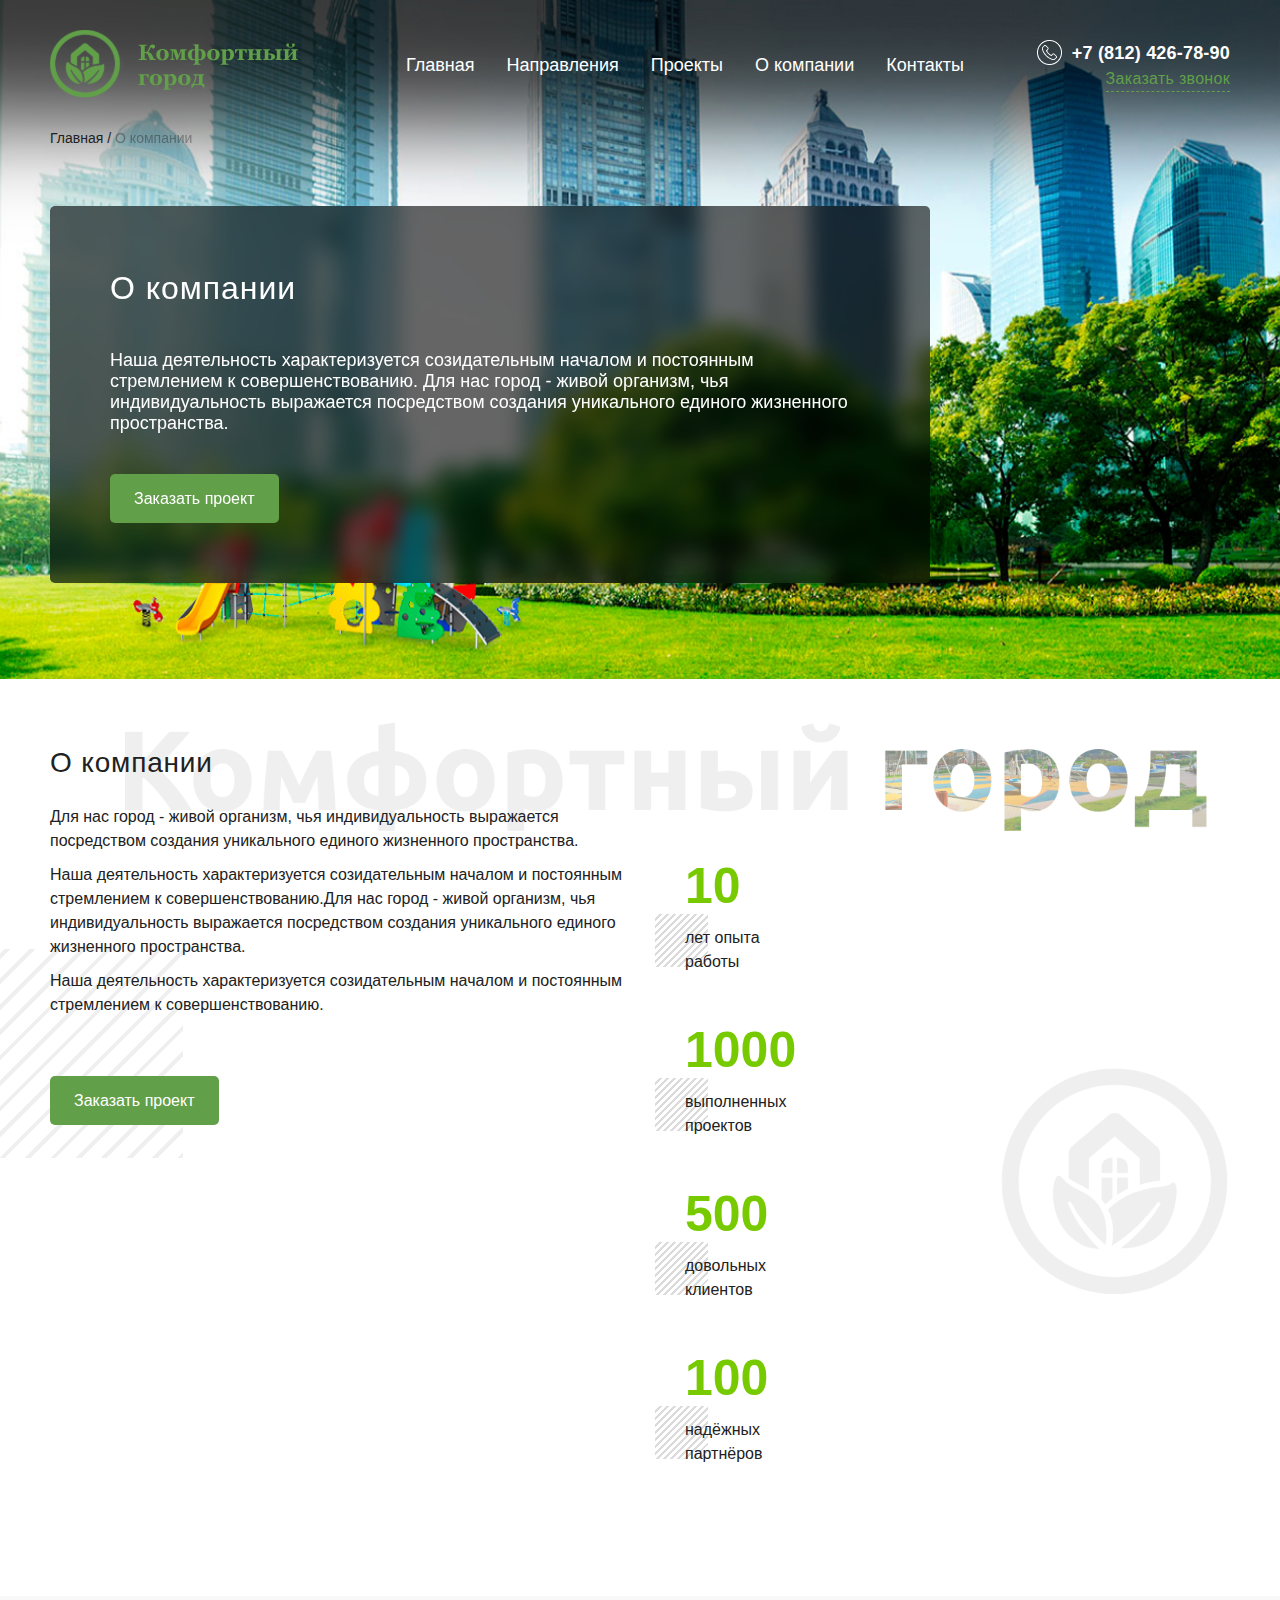
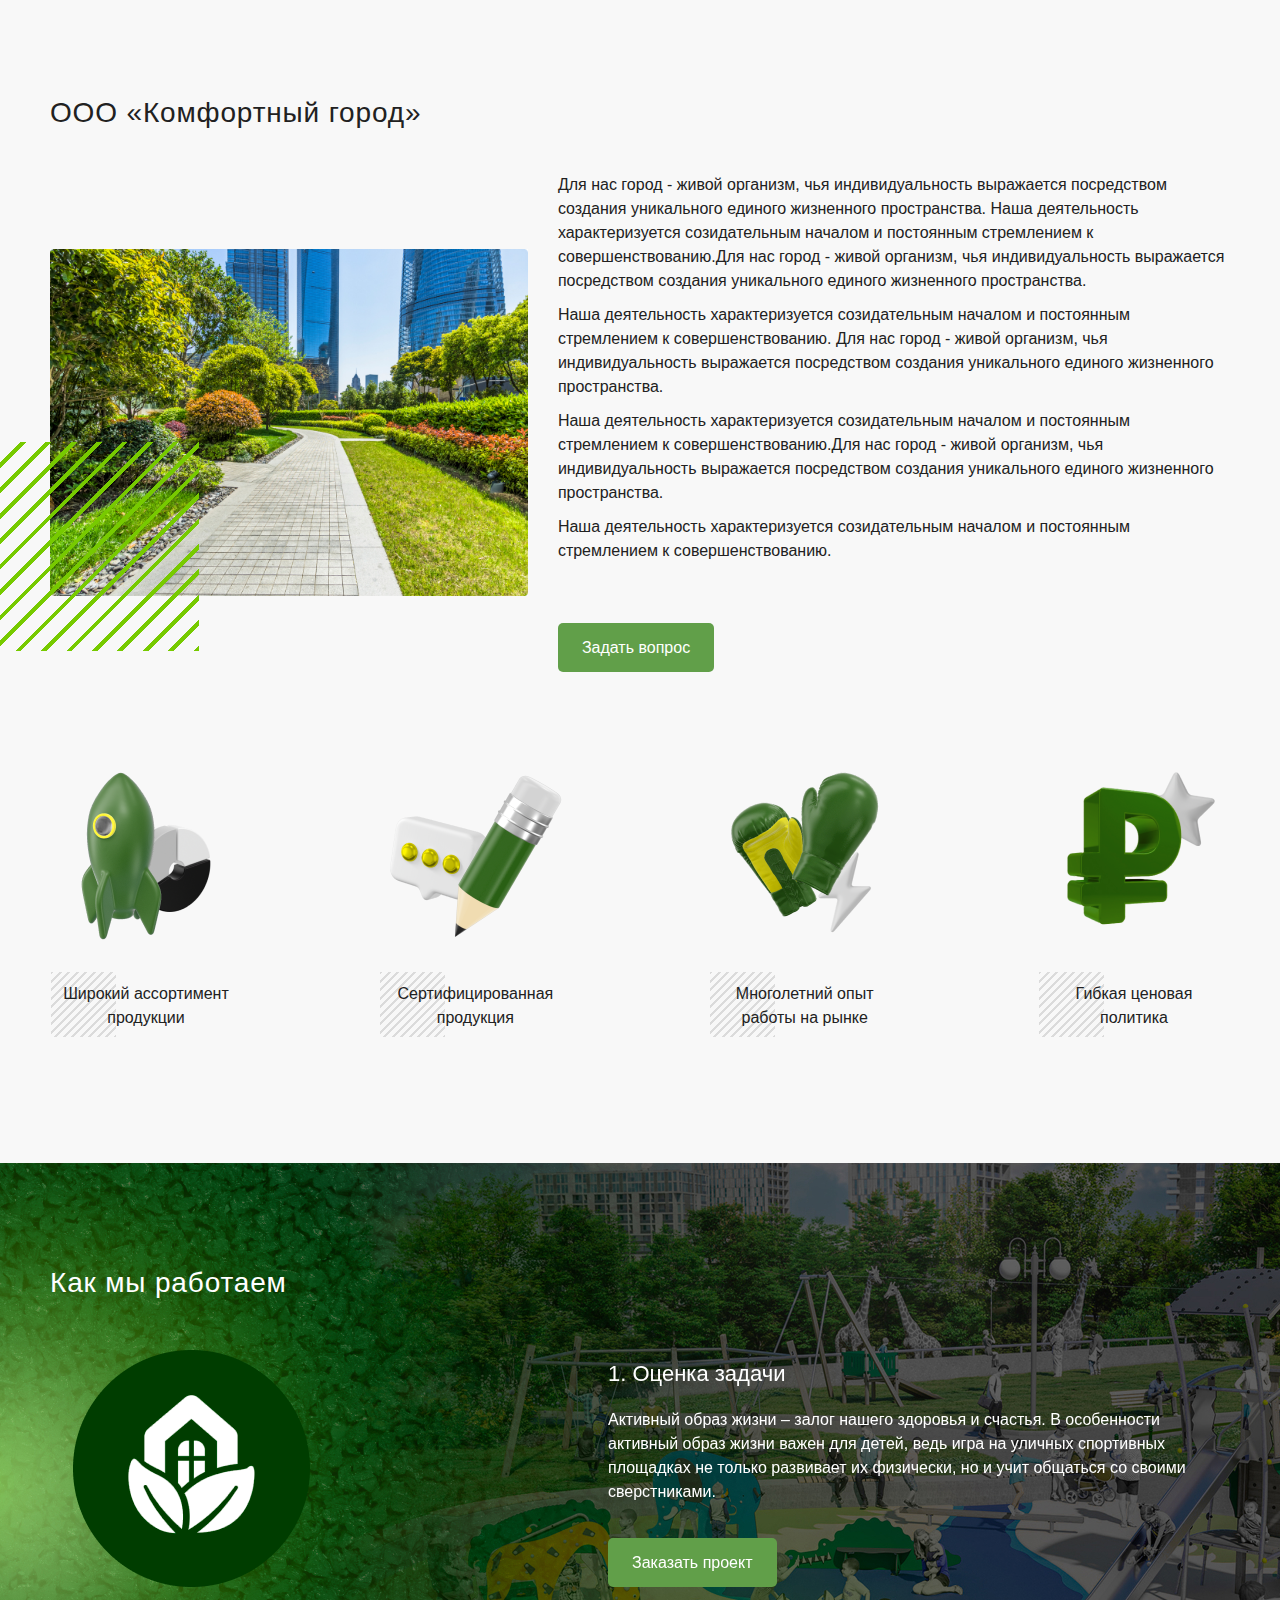
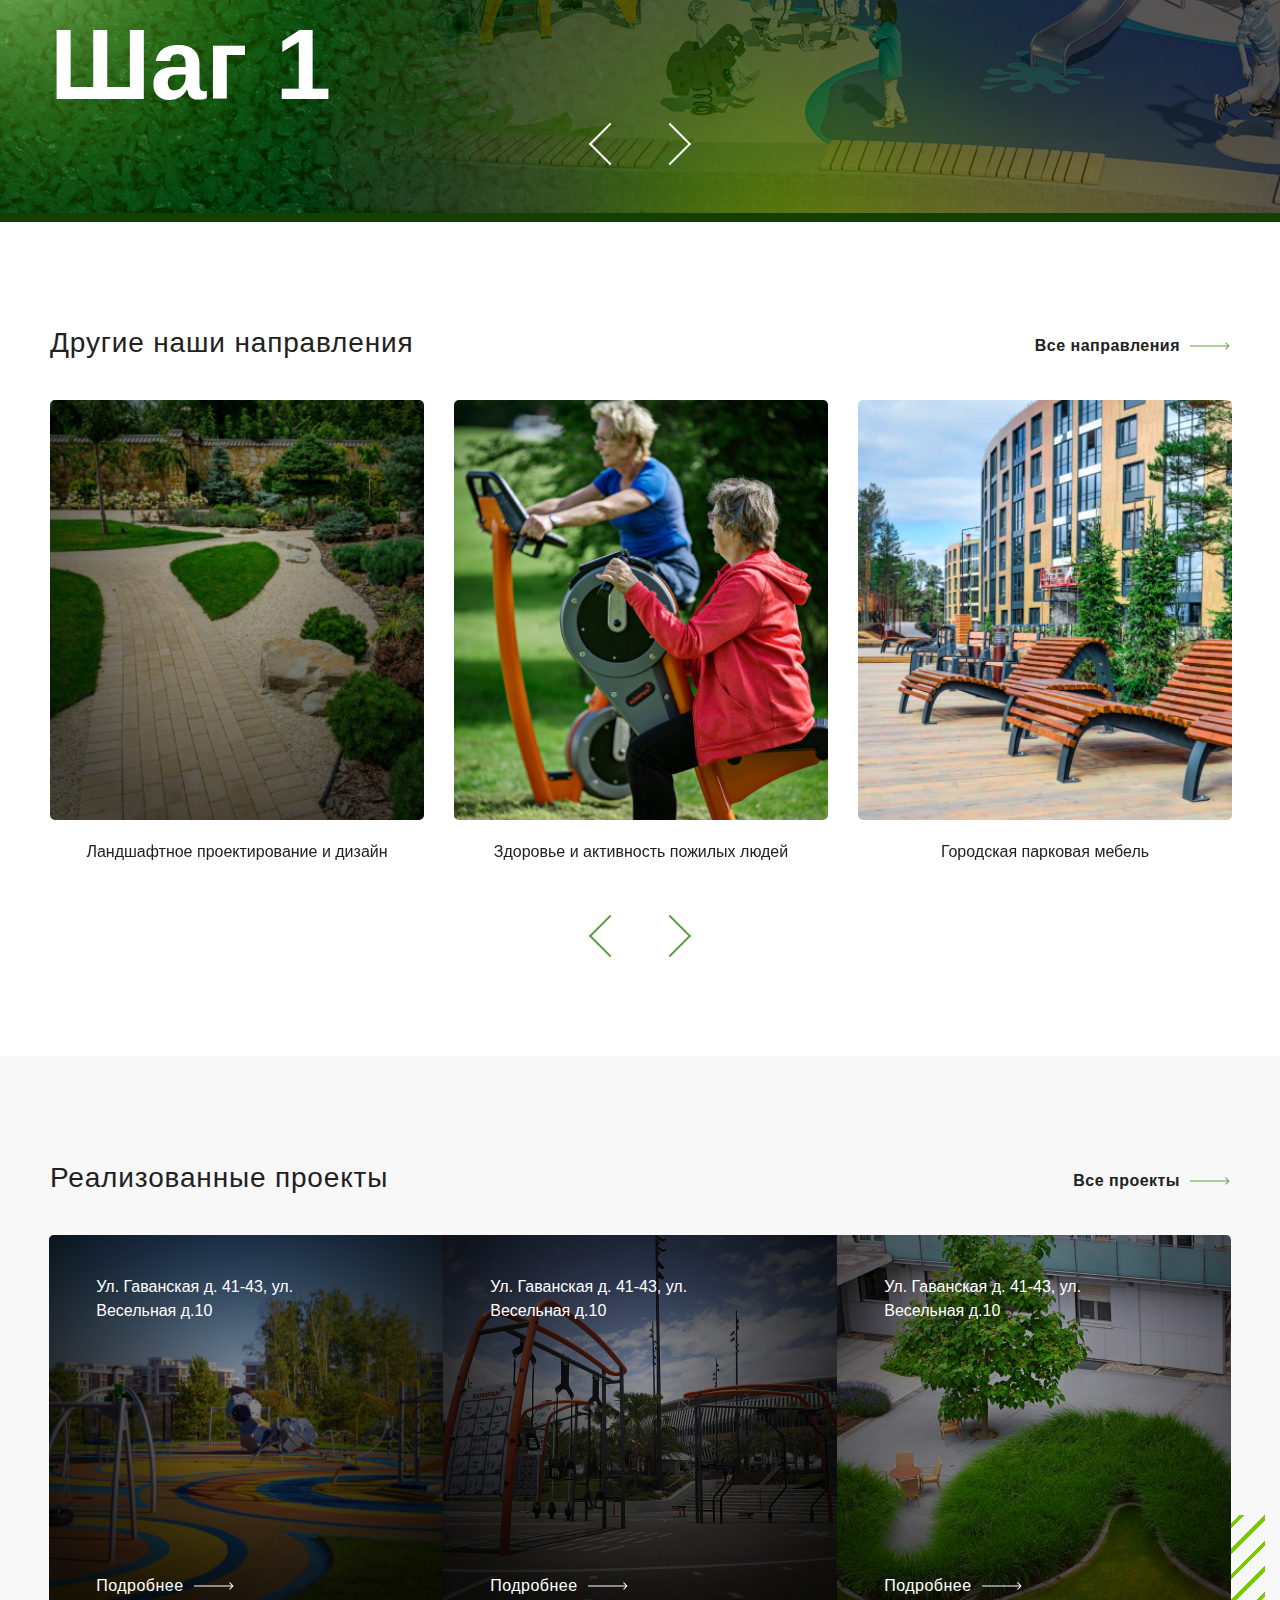
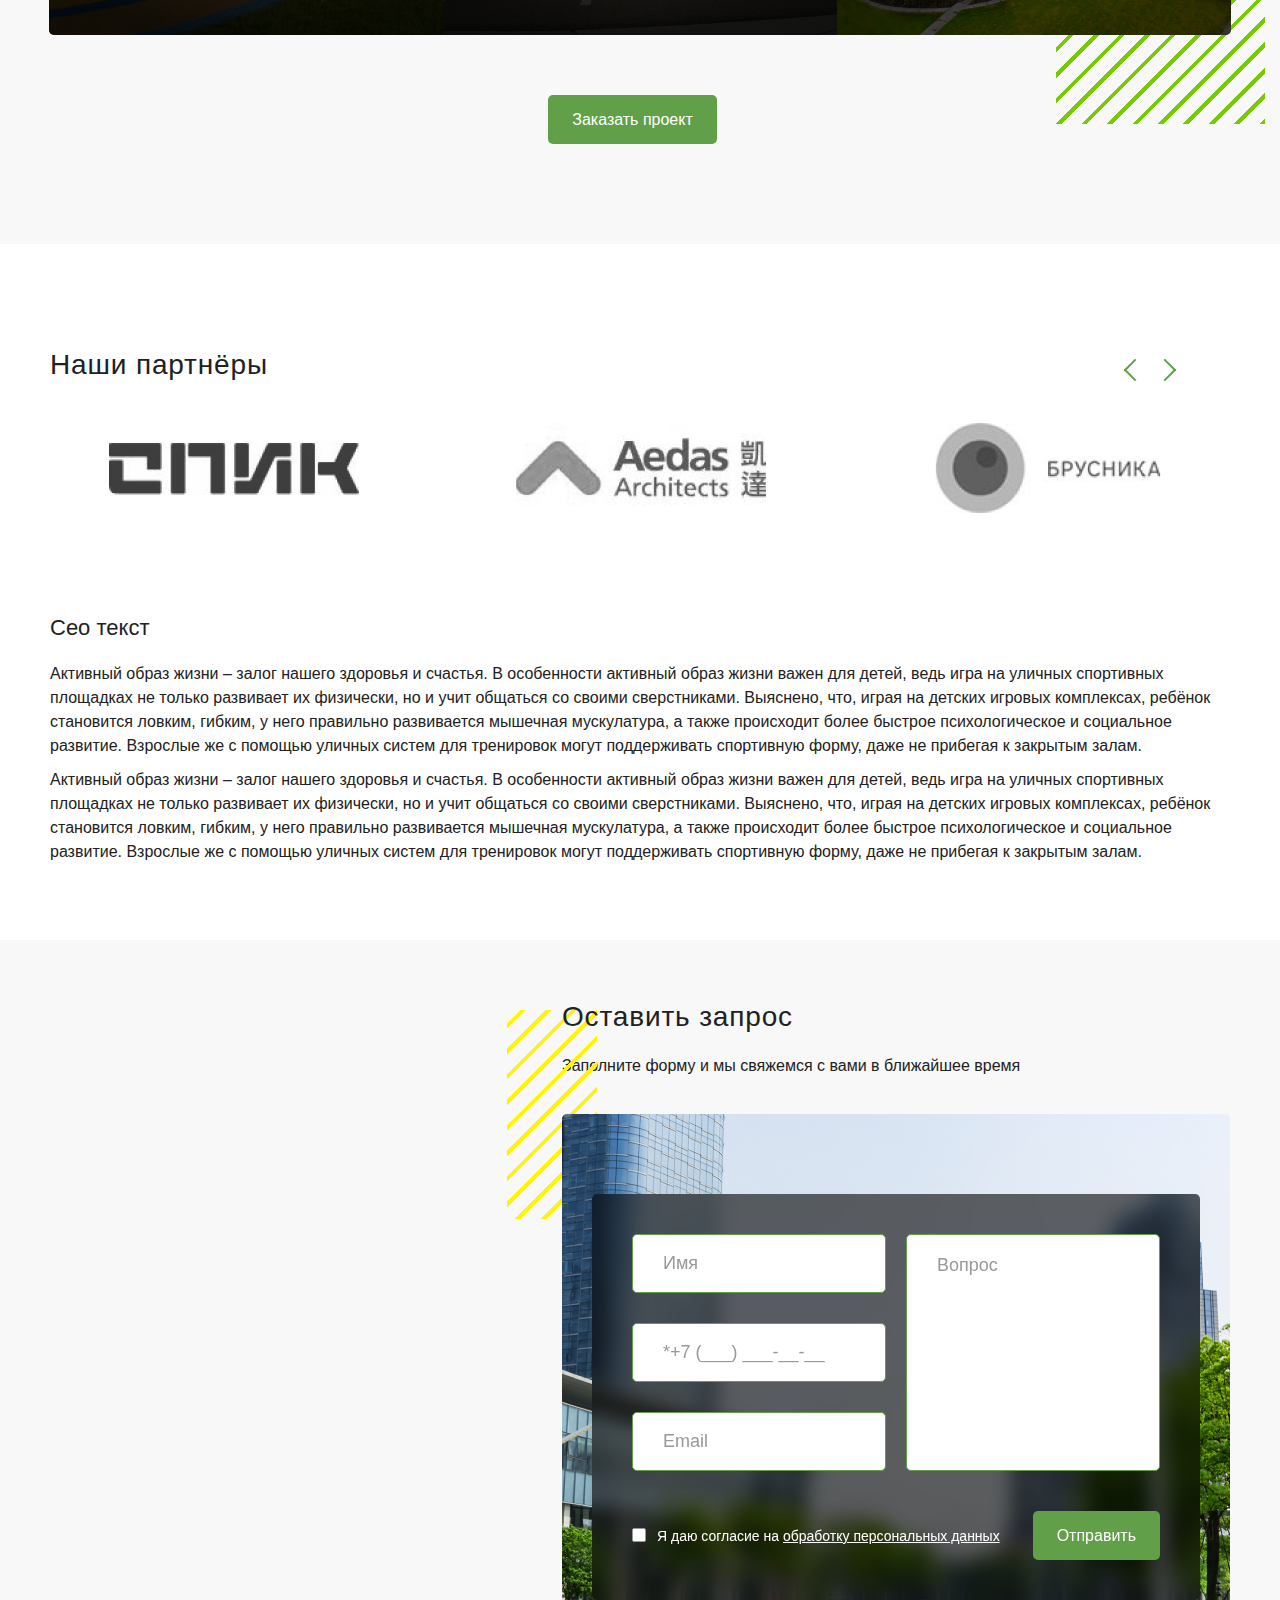
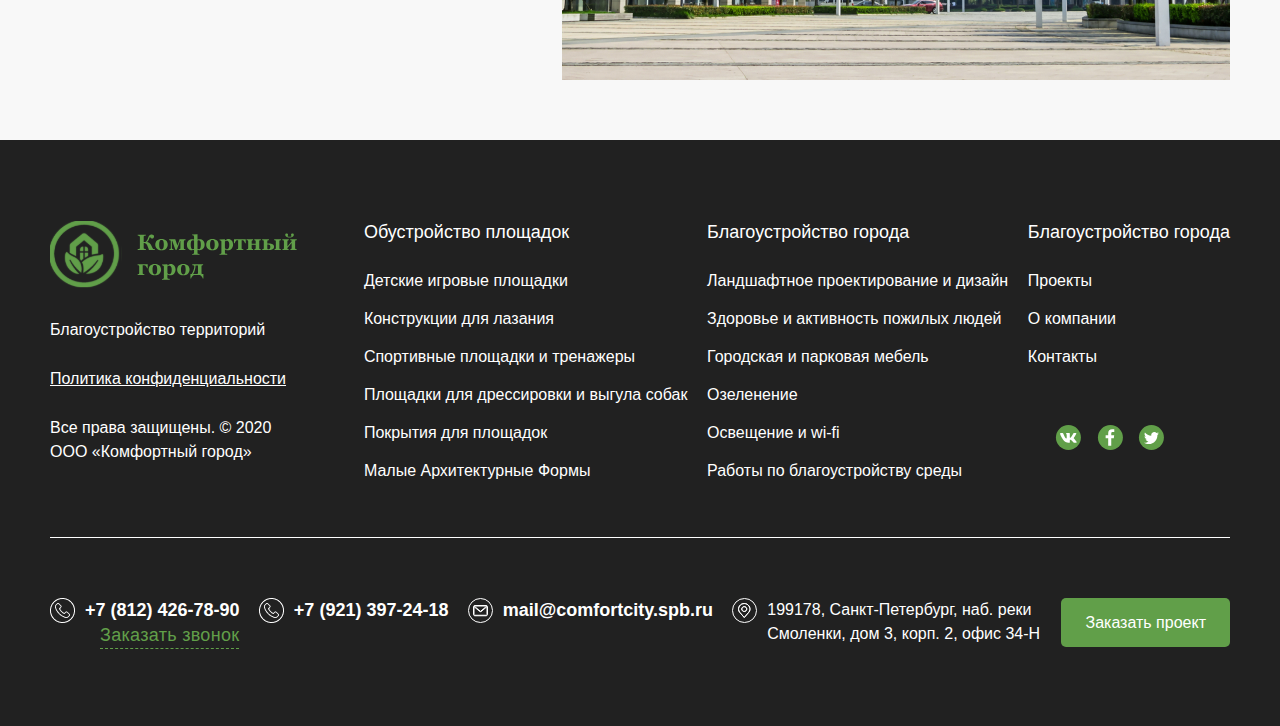
==== commit 61de35f7: "end" ====
--- a/about.html
+++ b/about.html
@@ -22,7 +22,7 @@
 	<script type="text/javascript" src="js/script.js"></script> 
 	
 </head>
-<body id="index">
+<body>
     <div class="wrapper">
 	<!-- шапка -->
 	
--- a/template_styles.css
+++ b/template_styles.css
@@ -84,6 +84,7 @@
   position: relative;
   width: 100%;
   min-height: 100%;
+  background: url(images/site.jpg) no-repeat center top;
 }
 
 #page404 .wrapper {
@@ -328,8 +329,6 @@
 }
 .slick-slider {
   position: relative;
-  margin: 0 -55px;
-  padding: 0 55px;
 }
 .slick-slider .slick-list {
   margin: 0 -10px;
@@ -412,50 +411,41 @@
   display: none;
 }
 
-@media screen and (max-width: 1400px) {
-  .slick-slider {
-    margin: 0 -35px;
-    padding: 0 45px;
-  }
-}
-@media screen and (max-width: 1200px) {
-  .slick-slider {
-    margin: 0 -20px;
-  }
-}
 @media screen and (max-width: 600px) {
-  .slick-slider {
-    margin: 0 -20px;
-    padding: 0 30px;
-  }
-
   ul.slick-dots li {
     width: 6px;
     height: 6px;
     margin: 0 5px 10px;
   }
 }
+.text h2 {
+  margin-bottom: 25px;
+}
 .text ul {
-  margin-bottom: 40px;
+  margin-bottom: 25px;
   padding-top: 4px;
   margin-left: -5px;
 }
 .text ul li {
   position: relative;
   padding: 0px 0 0px 33px;
-  margin-bottom: 20px;
+  margin-bottom: 10px;
   margin-left: 4px;
   overflow: hidden;
 }
-.text ul li:before {
-  content: "";
+.text ul li p {
+  position: relative;
+  z-index: 1;
+  margin-bottom: 0;
+}
+.text ul li::before {
+  content: "";
+  position: absolute;
   width: 20px;
-  height: 10px;
-  background-image: url(images/icon_li.svg);
-  background-repeat: no-repeat;
-  position: absolute;
-  left: 0;
-  top: 6px;
+  height: 20px;
+  top: 0px;
+  left: 20px;
+  background: repeating-linear-gradient(-45deg, #FFF500, #FFF500 1px, transparent 1px, transparent 3px);
 }
 .text ol {
   counter-reset: ol_ounter;
@@ -765,25 +755,26 @@
   left: 0;
   width: 100%;
 }
-.main_counter .counter_slider {
+
+.counter_slider {
   margin: 0 0px;
   padding: 0 0px;
   position: absolute;
   width: 200px;
 }
-.main_counter .counter_slider .slick-list {
+.counter_slider .slick-list {
   margin: 0 0px;
 }
-.main_counter .counter_slider .item {
+.counter_slider .item {
   color: #fff;
   font-size: 30px;
   margin-bottom: 15px;
 }
-.main_counter .counter_slider .item .main_slide_num {
+.counter_slider .item .main_slide_num {
   font-size: 30px;
   display: inline;
 }
-.main_counter .counter_slider .item .main_slide_num::after {
+.counter_slider .item .main_slide_num::after {
   content: "";
   display: inline-block;
   width: 3px;
@@ -795,17 +786,17 @@
   margin-right: 5px;
   margin-top: -2px;
 }
-.main_counter .counter_slider .item .main_slide_quantity {
+.counter_slider .item .main_slide_quantity {
   font-size: 16px;
   display: inline;
 }
-.main_counter .counter_slider ul.slick-dots {
+.counter_slider ul.slick-dots {
   text-align: left;
 }
-.main_counter .counter_slider ul.slick-dots li {
+.counter_slider ul.slick-dots li {
   margin: 0 10px 10px 0;
 }
-.main_counter .counter_slider ul.slick-dots li.slick-active {
+.counter_slider ul.slick-dots li.slick-active {
   width: 70px;
 }
 
@@ -1083,8 +1074,225 @@
 .directions_slider {
   padding-bottom: 50px;
 }
+.directions_slider .slick-list {
+  margin: 0 -15px;
+}
 .directions_slider.directions {
   margin-bottom: 102px;
+}
+
+.directions {
+  display: flex;
+  flex-wrap: wrap;
+  margin-bottom: 60px;
+}
+.directions .item {
+  margin: 0 15px 30px;
+  width: calc(25% - 30px);
+}
+.directions .item .img {
+  position: relative;
+  border-radius: 5px;
+  overflow: hidden;
+}
+.directions .item .img a {
+  position: relative;
+  width: 100%;
+  height: 420px;
+  border-radius: 5px;
+  display: block;
+}
+.directions .item .img a::before {
+  content: "";
+  position: absolute;
+  top: 0;
+  left: 0;
+  bottom: 0;
+  right: 0;
+  opacity: 0;
+  background-image: radial-gradient(64.37% 64.37% at 50% 35.63%, rgba(0, 0, 0, 0.21) 0%, rgba(0, 0, 0, 0.21) 0.01%, rgba(0, 0, 0, 0.7) 100%), url(zakladanie-ogrodow-Gliwice-Slask-4.jpg);
+  -webkit-transition: all 0.3s ease 0s;
+  -moz-transition: all 0.3s ease 0s;
+  -o-transition: all 0.3s ease 0s;
+  transition: all 0.3s ease 0s;
+}
+.directions .item .img a img {
+  object-fit: cover;
+  width: 100%;
+  height: 100%;
+  opacity: 100%;
+}
+.directions .item .img a .more {
+  position: absolute;
+  left: 50%;
+  margin-left: -70px;
+  bottom: -30px;
+  color: #FFF;
+  -webkit-transition: all 0.3s ease 0s;
+  -moz-transition: all 0.3s ease 0s;
+  -o-transition: all 0.3s ease 0s;
+  transition: all 0.3s ease 0s;
+}
+.directions .item .img a .more:after {
+  content: "";
+  display: inline-block;
+  margin-left: 10px;
+  font-size: 21px;
+  width: 40px;
+  height: 10px;
+  position: relative;
+  filter: brightness(0.5) contrast(300%) invert(1);
+  background: url(images/arrow.svg) no-repeat right center;
+}
+.directions .item .img a:hover::before {
+  opacity: 100%;
+}
+.directions .item .img a:hover .more {
+  bottom: 60px;
+}
+.directions .item .text {
+  background-color: #FFF;
+}
+.directions .item .text p {
+  margin-top: 20px;
+  text-align: center;
+  font-weight: 500;
+}
+.directions .item .text a {
+  display: block;
+  color: #212121;
+}
+
+@media screen and (max-width: 1024px) {
+  .directions .item {
+    width: calc( 33% - 30px);
+  }
+}
+@media screen and (max-width: 900px) {
+  .directions .item {
+    width: calc( 50% - 30px);
+  }
+}
+@media screen and (max-width: 600px) {
+  .directions .item {
+    width: 100%;
+    margin: 0 0px 40px;
+  }
+}
+.icon_bg {
+  position: relative;
+}
+.icon_bg::after {
+  content: "";
+  width: 360px;
+  height: 360px;
+  position: absolute;
+  top: 0;
+  right: 0;
+  background-image: url(images/about_logo.png);
+  background-repeat: no-repeat;
+  background-size: cover;
+}
+.icon_bg .text_and_image {
+  position: relative;
+  z-index: 1;
+}
+.icon_bg.text_block {
+  margin-bottom: -30px;
+}
+
+.middle {
+  text-align: center;
+  margin-top: 60px;
+  margin-bottom: 55px;
+}
+
+.other_directions {
+  margin-top: 100px;
+  padding-bottom: 12px;
+}
+
+.top_gallery {
+  margin-bottom: 40px;
+  position: relative;
+}
+.top_gallery::before {
+  content: "";
+  position: absolute;
+  width: 209px;
+  height: 209px;
+  bottom: -80px;
+  right: -60px;
+  background: repeating-linear-gradient(-45deg, #FFF500, #FFF500 4px, transparent 0px, transparent 18px);
+}
+.top_gallery .images_slider {
+  margin: 0;
+  padding: 0;
+  border-radius: 5px;
+  overflow: hidden;
+}
+.top_gallery .images_slider .slick-list {
+  margin: 0;
+}
+.top_gallery .counter_slider {
+  position: absolute;
+  right: 0;
+  bottom: 0;
+  background: rgba(0, 0, 0, 0.2);
+  backdrop-filter: blur(3px);
+  border-radius: 0px 0px 5px 0px;
+  width: 230px;
+  padding: 40px 0 40px 60px;
+}
+.top_gallery .counter_slider .slick-list {
+  margin: 0;
+}
+
+main h2 + .text_and_image {
+  padding-top: 20px;
+}
+
+.gallery_slider {
+  padding-top: 5px;
+}
+.gallery_slider .slick-list {
+  margin: 0 -15px;
+}
+.gallery_slider .slick-arrow {
+  top: -63px;
+  left: auto;
+  margin: 0;
+  height: 20px;
+}
+.gallery_slider .slick-arrow::before {
+  width: 16px;
+  height: 16px;
+  top: 3px;
+}
+.gallery_slider .slick-prev {
+  right: 34px;
+}
+.gallery_slider .slick-next {
+  right: 0px;
+}
+.gallery_slider .item {
+  position: relative;
+  height: 380px;
+  overflow: hidden;
+  margin: 0 15px;
+}
+.gallery_slider .item a {
+  display: block;
+  width: 100%;
+  height: 100%;
+}
+.gallery_slider .item img {
+  width: 100%;
+  height: 100%;
+  object-fit: cover;
+}
+.gallery_slider .item.video::before {
+  background-size: 180px 180px;
 }
 
 /* end directions styles */
@@ -1205,14 +1413,14 @@
   top: 25px;
 }
 
-.grey_bg.text_block {
+.grey_bg {
   background: #F8F8F8;
 }
-.grey_bg.text_block .page_width {
+.grey_bg .page_width {
   padding-top: 100px;
   padding-bottom: 40px;
 }
-.grey_bg.text_block .advantages_container {
+.grey_bg .advantages_container {
   justify-content: space-between;
   padding-left: 15px;
   padding-right: 15px;
@@ -1246,6 +1454,9 @@
 }
 .text_and_image .text .button {
   margin-top: 50px;
+}
+.text_and_image .text *:last-child {
+  margin-bottom: 0;
 }
 
 .text_block .page_width {
@@ -1433,13 +1644,7 @@
   object-fit: cover;
 }
 .project_images .main_slider .item.video::before {
-  content: "";
-  position: absolute;
-  width: 100%;
-  height: 100%;
-  top: 0;
-  left: 0;
-  background: url(images/icon_play.svg) no-repeat center/130px 130px;
+  background-size: 180px 180px;
 }
 .project_images .preview_slider {
   margin: 0;
@@ -1459,6 +1664,10 @@
   object-fit: cover;
 }
 .project_images .preview_slider .item.video::before {
+  background-image: url(images/icon_play_small.svg);
+}
+
+.video::before {
   content: "";
   position: absolute;
   width: 100%;
@@ -2038,49 +2247,50 @@
 footer .foo_menu li {
   margin-bottom: 14px;
 }
+footer #foo_logo {
+  margin-bottom: 22px;
+}
+footer #foo_logo a {
+  display: inline-block;
+  overflow: hidden;
+}
+footer #foo_logo img {
+  margin: -1px;
+}
+footer .foo_text a {
+  text-decoration: underline;
+}
+footer .foo_text a:hover {
+  text-decoration: none;
+}
+footer .foo_text p {
+  margin-bottom: 25px;
+}
+footer .h6 {
+  color: #fff;
+  margin-bottom: 8px;
+}
+footer .foo_bottom {
+  border-top: 1px solid #fff;
+  padding-top: 60px;
+  display: flex;
+  justify-content: space-between;
+}
+footer .cont {
+  max-width: 310px;
+}
+footer #dev {
+  float: left;
+}
 footer .social {
   width: 100%;
   text-align: right;
   margin-top: -112px;
   padding-right: 55px;
 }
-footer .social a {
+
+.social a {
   margin-right: 11px;
-}
-footer #foo_logo {
-  margin-bottom: 22px;
-}
-footer #foo_logo a {
-  display: inline-block;
-  overflow: hidden;
-}
-footer #foo_logo img {
-  margin: -1px;
-}
-footer .foo_text a {
-  text-decoration: underline;
-}
-footer .foo_text a:hover {
-  text-decoration: none;
-}
-footer .foo_text p {
-  margin-bottom: 25px;
-}
-footer .h6 {
-  color: #fff;
-  margin-bottom: 8px;
-}
-footer .foo_bottom {
-  border-top: 1px solid #fff;
-  padding-top: 60px;
-  display: flex;
-  justify-content: space-between;
-}
-footer .cont {
-  max-width: 310px;
-}
-footer #dev {
-  float: left;
 }
 
 .cont a, .cont p.address {
@@ -2233,98 +2443,213 @@
   opacity: 40%;
 }
 
-.directions {
+.contacts_block {
+  position: relative;
+}
+.contacts_block .text {
+  position: relative;
+  margin-left: 41.2%;
+  padding-top: 33px;
+  margin-bottom: -70px;
+}
+.contacts_block .text::before {
+  content: "";
+  position: absolute;
+  width: 250px;
+  height: 250px;
+  top: 0px;
+  left: -110px;
+  background: repeating-linear-gradient(-45deg, #EFEFEF, #EFEFEF 4px, transparent 0px, transparent 18px);
+}
+.contacts_block .text::after {
+  content: "";
+  width: 230px;
+  height: 225px;
+  position: absolute;
+  top: 10px;
+  right: 0;
+  background-image: url(images/about_logo.png);
+  background-repeat: no-repeat;
+  background-size: cover;
+}
+.contacts_block .text h2 {
+  padding: 0 0 7px 20px;
+  position: relative;
+  z-index: 1;
+}
+.contacts_block .text .contacts {
   display: flex;
   flex-wrap: wrap;
-  margin-bottom: 60px;
-}
-.directions .item {
-  margin: 0 15px 40px;
-  width: calc(25% - 30px);
-}
-.directions .item .img {
-  position: relative;
-  border-radius: 5px;
-  overflow: hidden;
-}
-.directions .item .img a {
-  position: relative;
+  position: relative;
+  z-index: 1;
+}
+.contacts_block .text .cont {
+  margin: 0px 20px 30px;
+}
+.contacts_block .text .cont a, .contacts_block .text .cont p.address {
+  color: #212121;
+}
+.contacts_block .text .cont a:before, .contacts_block .text .cont p.address:before {
+  filter: none;
+}
+.contacts_block .text .cont:nth-child(4) {
+  width: 400px;
+}
+.contacts_block .text .social {
+  margin: 0px 0px 30px 40px;
+}
+
+#map {
   width: 100%;
-  height: 420px;
-  border-radius: 5px;
-  display: block;
-}
-.directions .item .img a::before {
-  content: "";
-  position: absolute;
-  top: 0;
-  left: 0;
-  bottom: 0;
-  right: 0;
+  height: 650px;
+  margin: 0px 0px 100px;
+  position: relative;
   opacity: 0;
-  background-image: radial-gradient(64.37% 64.37% at 50% 35.63%, rgba(0, 0, 0, 0.21) 0%, rgba(0, 0, 0, 0.21) 0.01%, rgba(0, 0, 0, 0.7) 100%), url(zakladanie-ogrodow-Gliwice-Slask-4.jpg);
-  -webkit-transition: all 0.3s ease 0s;
-  -moz-transition: all 0.3s ease 0s;
-  -o-transition: all 0.3s ease 0s;
-  transition: all 0.3s ease 0s;
-}
-.directions .item .img a img {
-  object-fit: cover;
+}
+#map div {
   width: 100%;
   height: 100%;
-  opacity: 100%;
-}
-.directions .item .img a .more {
-  position: absolute;
-  left: 50%;
-  margin-left: -70px;
-  bottom: -30px;
+}
+#map iframe {
+  width: 100%;
+  height: 100%;
+}
+
+.min_forms {
+  position: absolute;
+  z-index: 1;
+  width: 490px;
+  padding: 40px 60px 40px;
+  border-radius: 5px;
+  box-sizing: border-box;
+  backdrop-filter: blur(5px);
+  background: rgba(0, 0, 0, 0.6);
   color: #FFF;
-  -webkit-transition: all 0.3s ease 0s;
-  -moz-transition: all 0.3s ease 0s;
-  -o-transition: all 0.3s ease 0s;
-  transition: all 0.3s ease 0s;
-}
-.directions .item .img a .more:after {
-  content: "";
-  display: inline-block;
+  top: 0;
+}
+.min_forms h2 {
+  margin-bottom: 10px;
+  line-height: 30px;
+}
+.min_forms p {
+  margin-bottom: 30px;
+  font-weight: 300;
+}
+.min_forms .textarea {
   margin-left: 10px;
-  font-size: 21px;
-  width: 40px;
-  height: 10px;
-  position: relative;
-  filter: brightness(0.5) contrast(300%) invert(1);
-  background: url(images/arrow.svg) no-repeat right center;
-}
-.directions .item .img a:hover::before {
-  opacity: 100%;
-}
-.directions .item .img a:hover .more {
-  bottom: 60px;
-}
-.directions .item .text {
-  background-color: #FFF;
-}
-.directions .item .text p {
-  margin-top: 20px;
-  padding: 0 20px;
+  margin-bottom: 37px;
+}
+.min_forms .textarea textarea {
+  height: 90px;
+}
+.min_forms .input_text {
+  width: calc(100% - 20px);
+  float: none;
+  margin-bottom: 20px;
+}
+.min_forms input[type=checkbox]:not(checked) + label {
+  margin-bottom: 40px;
+}
+.min_forms label a {
+  color: #FFF;
+}
+.min_forms .input_file {
+  margin-right: 20px;
+  margin-left: 10px;
+  margin-bottom: 30px;
+}
+.min_forms .input_personal_info {
+  padding-top: 0px;
+  float: none;
+}
+.min_forms .buttons {
+  float: none;
   text-align: center;
-}
-
-@media screen and (max-width: 1024px) {
-  .directions .item {
-    width: calc( 33% - 30px);
-  }
-}
-@media screen and (max-width: 900px) {
-  .directions .item {
-    width: calc( 50% - 30px);
-  }
-}
-@media screen and (max-width: 600px) {
-  .directions .item {
+  margin-top: 26px;
+  margin-bottom: 0;
+}
+
+@media screen and (max-width: 1610px) {
+  .contacts {
+    width: 55%;
+  }
+  .contacts::before {
+    left: -60px;
+  }
+}
+@media screen and (max-width: 1350px) {
+  .min_forms {
+    width: 420px;
+  }
+}
+@media screen and (max-width: 1200px) {
+  .contacts::before {
+    left: -30px;
+  }
+  .contacts::after {
+    width: 200px;
+    height: 195px;
+  }
+}
+@media screen and (max-width: 1100px) {
+  .contacts {
+    width: 45%;
+  }
+  .contacts::before {
+    bottom: 0px;
+  }
+  .contacts::after {
+    width: 150px;
+    height: 145px;
+  }
+}
+@media screen and (max-width: 910px) {
+  .contacts_block {
+    display: flex;
+    flex-wrap: wrap;
+  }
+
+  .min_forms {
+    position: static;
     width: 100%;
-    margin: 0 0px 40px;
+    padding-right: 100px;
+    padding-left: 100px;
+    order: 2;
+  }
+
+  .contacts {
+    order: 1;
+    width: 100%;
+    margin-bottom: 20px;
+  }
+  .contacts::before {
+    bottom: 10px;
+  }
+
+  iframe {
+    margin-top: -300px;
+  }
+}
+@media screen and (max-width: 768px) {
+  .min_forms {
+    padding-right: 60px;
+    padding-left: 60px;
+  }
+}
+@media screen and (max-width: 607px) {
+  .contacts::before {
+    height: 290px;
+  }
+}
+@media screen and (max-width: 500px) {
+  .contacts::before {
+    height: 350px;
+    bottom: 5px;
+  }
+
+  .min_forms {
+    padding-right: 30px;
+    padding-left: 30px;
   }
 }
 
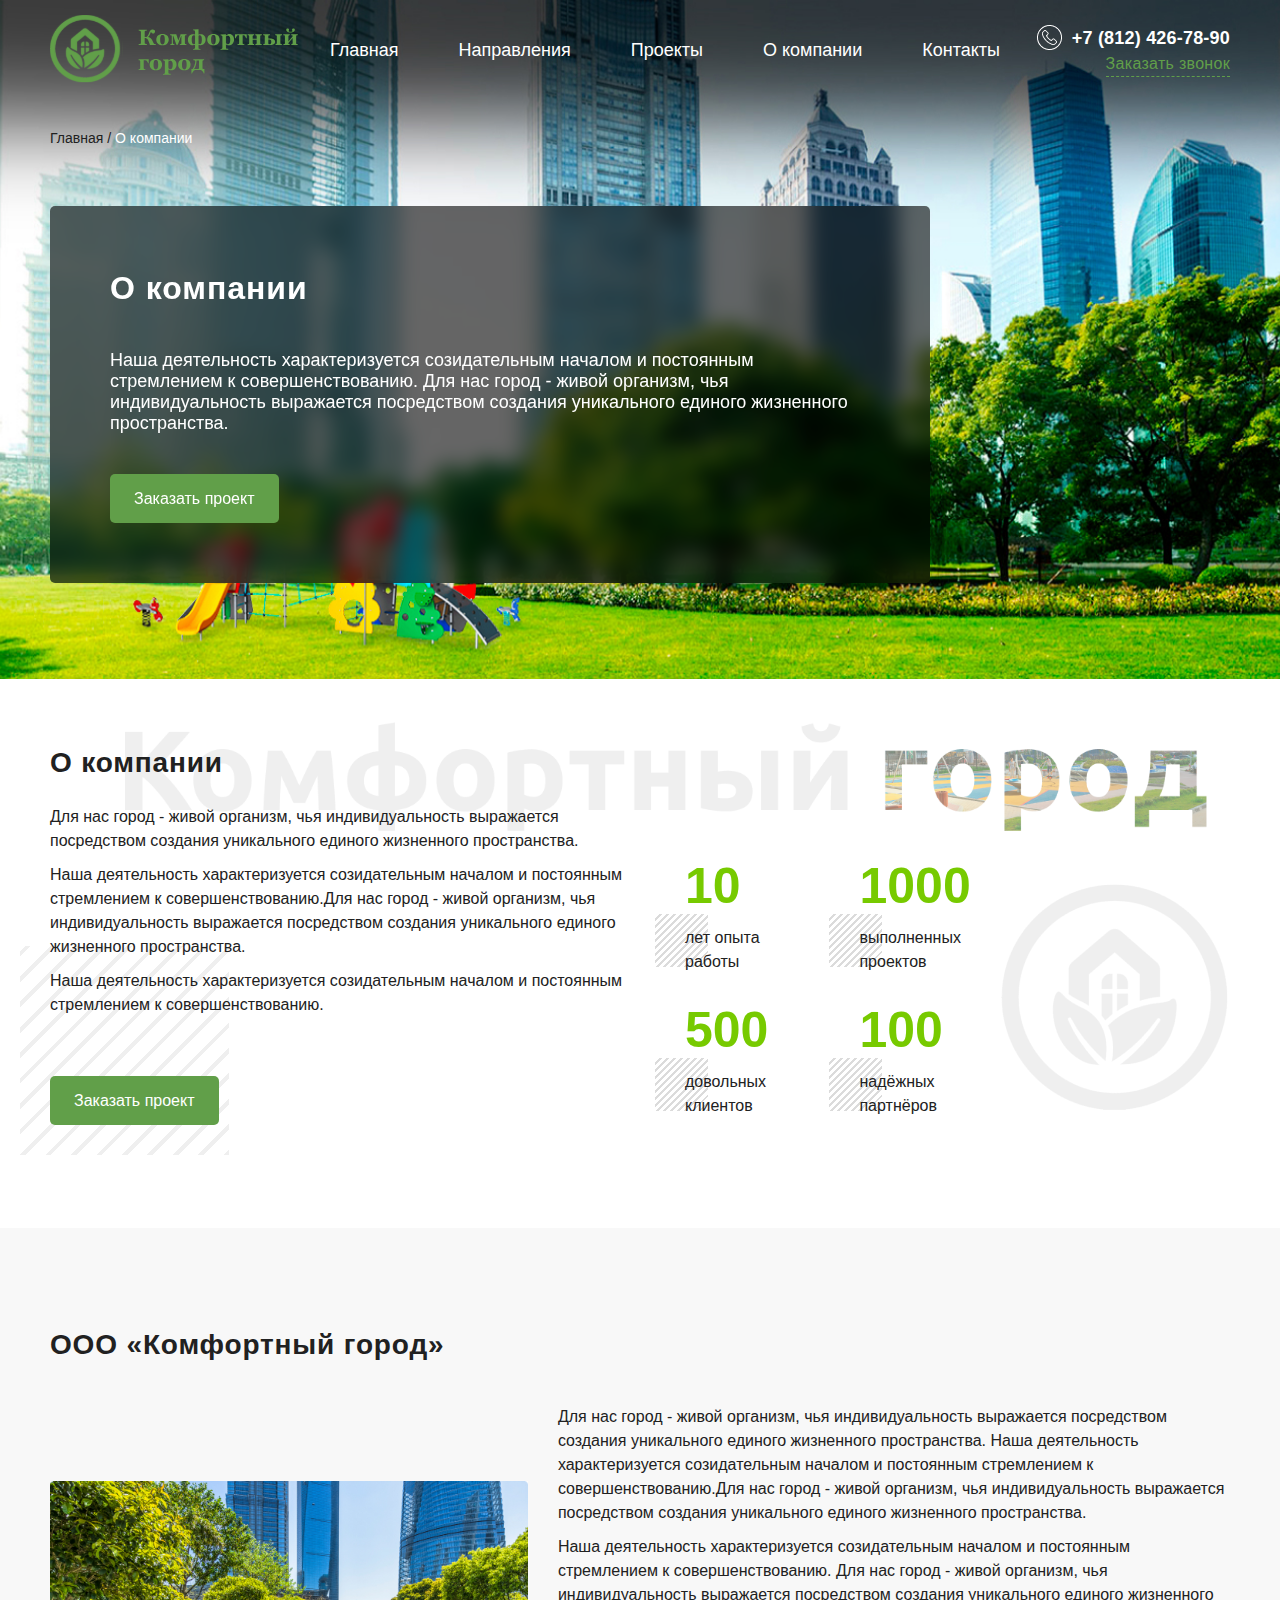
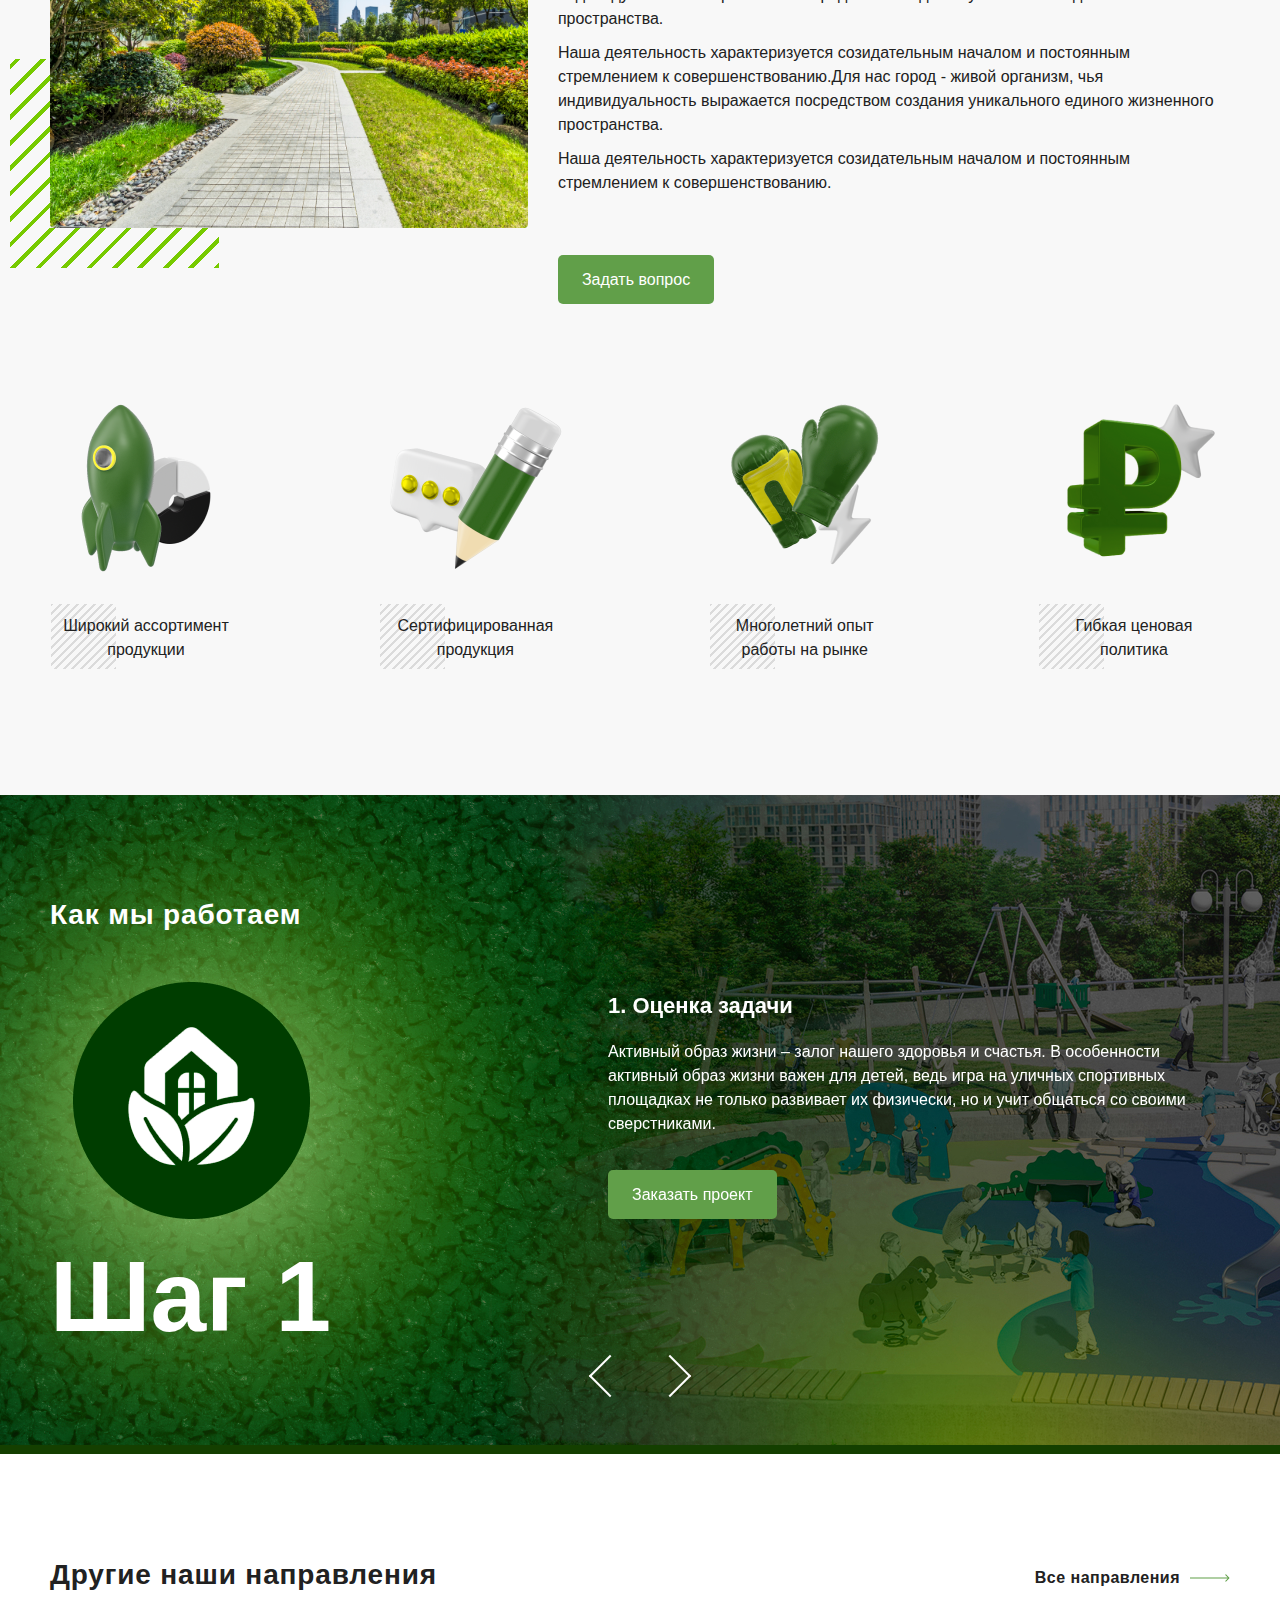
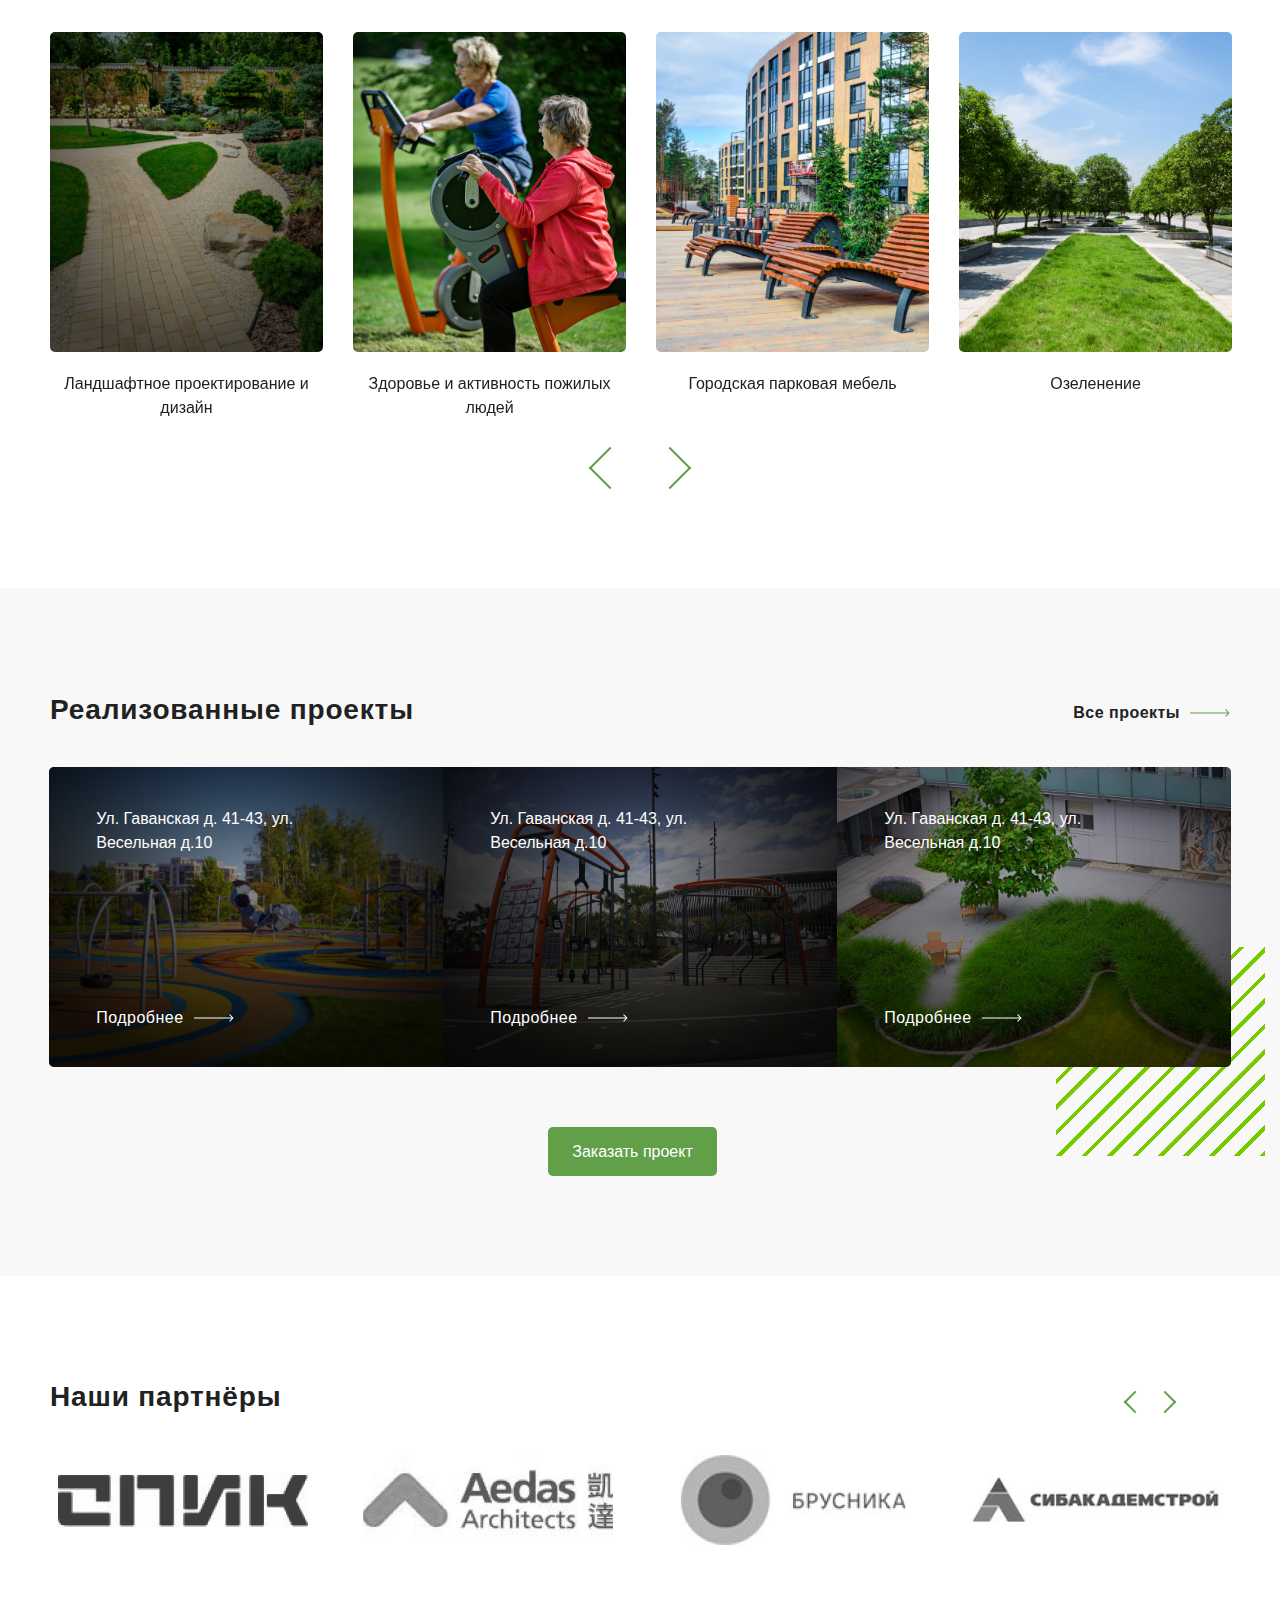
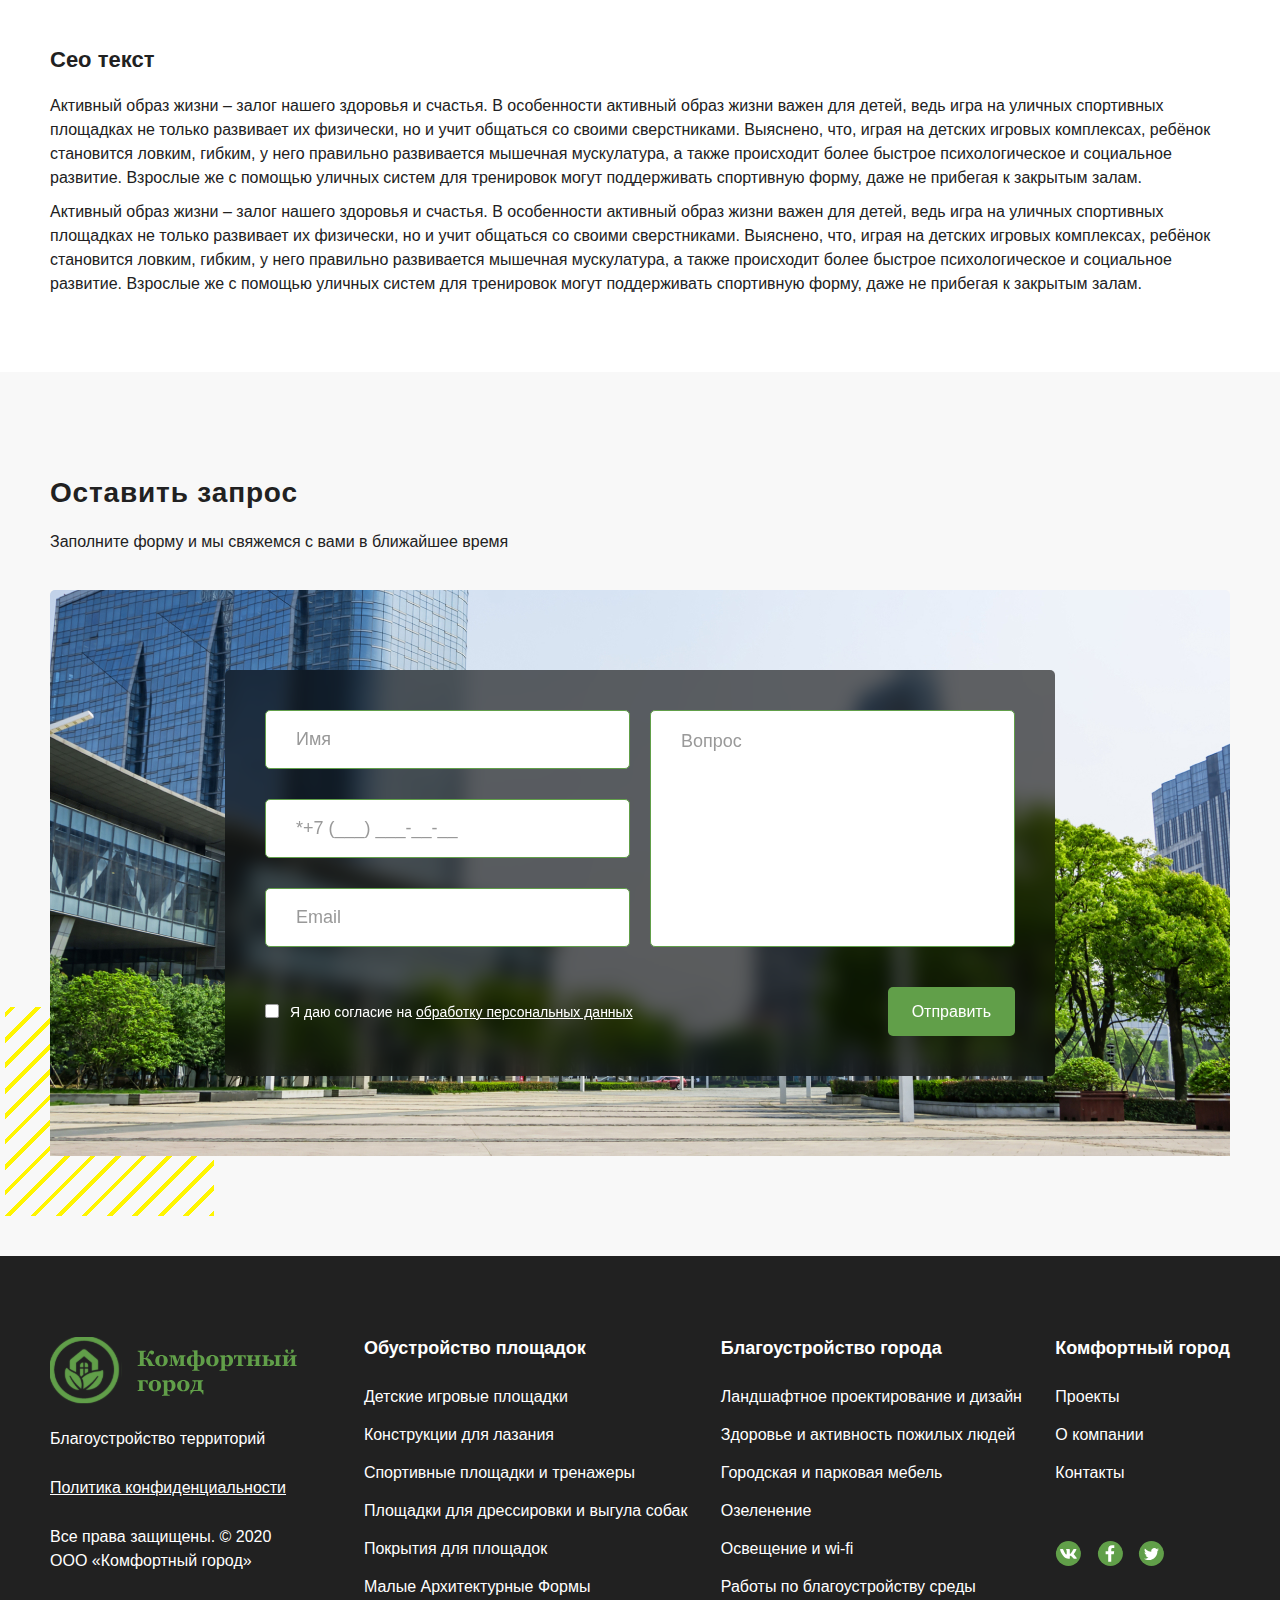
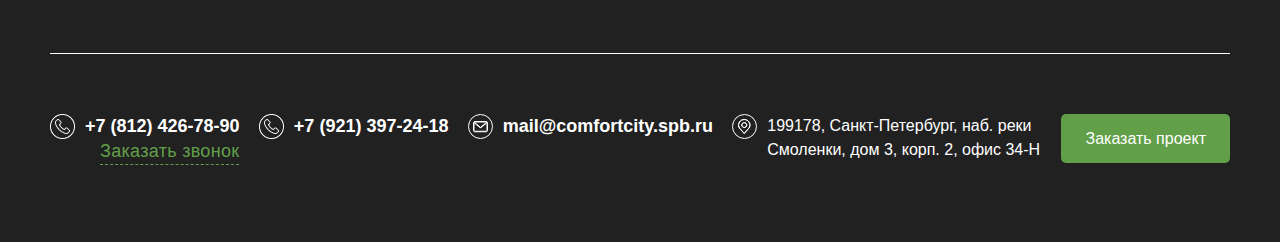
==== commit 7887f0e7: "popups" ====
--- a/about.html
+++ b/about.html
@@ -10,7 +10,7 @@
     <link rel="stylesheet" type="text/css"  media="all" href="css/jquery.fancybox.css">
     <link rel="stylesheet" type="text/css"  media="all" href="css/font.css">
     
-	<!-- <link rel="stylesheet" type="text/css"  media="all" href="css/ModalWindow.css">!!! стили не подключать -->
+	<link rel="stylesheet" type="text/css"  media="all" href="css/ModalWindow.css">
     
     <link rel="stylesheet" type="text/css"  media="all" href="template_styles.css">
     
@@ -31,10 +31,10 @@
 			<div id="logo">
 				<a href="index.html"><img src="images/logo.svg" alt="Комфортный город"></a>
 			</div>
-		
+			<div class="menu_button mob"></div>
 			<div id="header_cont">
 				<a class="tel" href="tel:+78124267890">+7 (812) 426-78-90</a>
-				<a class="btn_call" href="#">Заказать звонок</a>
+				<a class="btn_call btn-write" href="#">Заказать звонок</a>
 			</div>
 			<nav class="main_menu">
 				<ul class="menu">
@@ -72,7 +72,7 @@
             <div class="text">
                 <h1>О компании</h1>
                 <p>Наша деятельность характеризуется созидательным началом и постоянным стремлением к совершенствованию. Для нас город - живой организм, чья индивидуальность выражается посредством создания уникального единого жизненного пространства.</p>
-                <a class="button" href="#">Заказать проект</a>
+                <a class="button btn-order_project" href="#">Заказать проект</a>
             </div>
 
         </div>
@@ -87,7 +87,7 @@
 				<p>Для нас город - живой организм, чья индивидуальность выражается посредством создания уникального единого жизненного пространства.</p>
 				<p>Наша деятельность характеризуется созидательным началом и постоянным стремлением к совершенствованию.Для нас город - живой организм, чья индивидуальность выражается посредством создания уникального единого жизненного пространства.</p>
 				<p>Наша деятельность характеризуется созидательным началом и постоянным стремлением к совершенствованию.</p>
-				<a class="button" href="#">Заказать проект</a>
+				<a class="button btn-order_project" href="#">Заказать проект</a>
 			</div>
 			<div class="important_numbers">
 				<div class="item">
@@ -183,21 +183,21 @@
                             <h3>1. Оценка задачи</h3>
                             <p>Активный образ жизни – залог нашего здоровья и счастья. В особенности активный образ жизни важен для детей, ведь игра на уличных спортивных площадках не только развивает их физически, но и учит общаться со своими сверстниками.</p>
                         </div>
-                        <a class="button" href="#">Заказать проект</a>
+                        <a class="button btn-order_project" href="#">Заказать проект</a>
                     </div>
                     <div class="item">
                         <div class="text">
                             <h3>2. Расчет стоимости</h3>
                             <p>В особенности активный образ жизни важен для детей, ведь игра на уличных спортивных площадках не только развивает их физически, но и учит общаться со своими сверстниками. В особенности активный образ жизни важен для детей, ведь игра на уличных спортивных площадках не только развивает их физически, но и учит общаться со своими сверстниками.</p>
                         </div>
-                        <a class="button" href="#">Заказать проект</a>
+                        <a class="button btn-order_project" href="#">Заказать проект</a>
                     </div>
                     <div class="item">
                         <div class="text">
                             <h3>3. Ещё один пункт</h3>
                             <p>Активный образ жизни – залог нашего здоровья и счастья</p>
                         </div>
-                        <a class="button" href="#">Заказать проект</a>
+                        <a class="button btn-order_project" href="#">Заказать проект</a>
                     </div>
                 </div>
             </div>
@@ -301,7 +301,7 @@
 				</div>
 			</div>
 			<div class="buttons">
-				<a class="button" href="#">Заказать проект</a>
+				<a class="button btn-order_project" href="#">Заказать проект</a>
 			</div>
 		</div>
 	</div>
@@ -432,7 +432,7 @@
 						</ul>
 					</div>
 					<div class="column">
-						<h5>Благоустройство города</h5>
+						<h5>Комфортный город</h5>
 						<ul>
 							<li><a href="projects.html">Проекты</a></li>
 							<li><a href="about.html">О компании</a></li>
@@ -451,7 +451,7 @@
 			<div class="foo_bottom">
 				<div class="cont">
 					<a class="tel" href="tel:+78124267890">+7 (812) 426-78-90</a><br>
-					<a class="btn_call" href="#">Заказать звонок</a>
+					<a class="btn_call btn-write" href="#">Заказать звонок</a>
 				</div>
 				<div class="cont">
 					<a class="tel" href="tel:+79213972418">+7 (921) 397-24-18</a>
@@ -462,12 +462,102 @@
 				<div class="cont">
 					<p class="address">199178, Санкт-Петербург, наб. реки Смоленки, дом 3, корп. 2, офис 34-Н</p>
 				</div>
-				<a class="button" href="#">Заказать проект</a>
+				<a class="button btn-order_project" href="#">Заказать проект</a>
 			</div>
 	    </div>
 	</footer>
 	<!-- end подвал -->
 
+	<!-- Модальные окна -->
+	<div class="gUniFormModalWindow form--modal form_block form-write">
+		<div class="gUniFormHideScrollBar">
+		<div class="gUniFormCn100">
+		<div class="overlay"></div>
+		<div class="gUniFormModalWindowContainer">
+		  <div class="gUniFormContainer">
+			<div class="uFormHeading">Заказать звонок</div>
+			<p>Заполните форму и мы свяжемся с вами в ближайшее время</p>
+			<form enctype="multipart/form-data" action="" method="post" class="gUniForm">
+				<div class="input_text">
+					<input id="name" class="name" name="name" type="text" value="" placeholder="Имя">
+					<div class="uError"></div>
+				</div>
+				<div class="input_text">
+					<input id="phone" class="rfield phone" name="phone" type="text" value="" placeholder="*+7 (___) ___-__-__">
+					<div class="uError"></div>
+				</div>
+				<div class="input_personal_info">
+					<input type="checkbox" id="personal_info_main" name="personalInfo" data-required="Y" value="Y">
+					<label for="personal_info_main">Я даю согласие на <a href="/personal-info/" target="_blank" rel="nofollow noopener">обработку персональных данных</a></label>
+				</div>
+				<div class="buttons">
+					<button type="submit" name="web_form_submit" class="button" value="Отправить">Отправить</button>
+				</div>
+				<div class="errors"></div>
+			</form>
+		</div>
+		<a href="#" class="gUniFormModalWindowExit form__btn-close"></a>
+		</div>
+		</div>
+	  </div>
+	</div>
+
+	<div class="gUniFormModalWindow form--modal form_block form-order_project">
+		<div class="gUniFormHideScrollBar">
+		<div class="gUniFormCn100">
+		<div class="overlay"></div>
+		<div class="gUniFormModalWindowContainer">
+		  <div class="gUniFormContainer">
+			<div class="uFormHeading">Заказать звонок</div>
+			<p>Заполните форму и мы свяжемся с вами в блоижайшее время</p>
+			<form enctype="multipart/form-data" action="" method="post" class="gUniForm">
+				<div class="input_text">
+					<input id="name" class="name" name="name" type="text" value="" placeholder="Имя">
+					<div class="uError"></div>
+				</div>
+				<div class="input_text">
+					<input id="phone" class="rfield phone" name="phone" type="text" value="" placeholder="*+7 (___) ___-__-__">
+					<div class="uError"></div>
+				</div>
+				<div class="input_text">
+					<input id="email" class="email" name="email" type="text" value="" placeholder="Email">
+					<div class="uError"></div>
+				</div>
+				<div class="textarea">
+					<textarea id="message" class="rfield message" name="message" placeholder="Вопрос"></textarea>
+					<div class="uError"></div>
+				</div>
+				<div class="input_personal_info">
+					<input type="checkbox" id="personal_info_main" name="personalInfo" data-required="Y" value="Y">
+					<label for="personal_info_main">Я даю согласие на <a href="/personal-info/" target="_blank" rel="nofollow noopener">обработку персональных данных</a></label>
+				</div>
+				<div class="buttons">
+					<button type="submit" name="web_form_submit" class="button" value="Отправить">Отправить</button>
+				</div>
+				<div class="errors"></div>
+			</form>
+		</div>
+		<a href="#" class="gUniFormModalWindowExit form__btn-close"></a>
+		</div>
+		</div>
+	  </div>
+	</div>
+
+	<div class="gUniFormModalWindow form--modal form_block">
+		<div class="gUniFormHideScrollBar">
+		<div class="gUniFormCn100">
+		<div class="overlay"></div>
+		<div class="gUniFormModalWindowContainer">
+		  <div class="gUniFormContainer">
+			<div class="uFormHeading">Спасибо!</div>
+			<p>Ваш запрос принят</p>
+		</div>
+		<a href="#" class="gUniFormModalWindowExit form__btn-close"></a>
+		</div>
+		</div>
+	  </div>
+	</div>
+
 </div>
 </body>
 </html>--- a/template_styles.css
+++ b/template_styles.css
@@ -84,7 +84,6 @@
   position: relative;
   width: 100%;
   min-height: 100%;
-  background: url(images/site.jpg) no-repeat center top;
 }
 
 #page404 .wrapper {
@@ -129,6 +128,15 @@
   .wrapper {
     overflow: hidden;
   }
+
+  .main_section h2 {
+    margin-bottom: 20px;
+  }
+}
+@media screen and (max-width: 450px) {
+  .page_width {
+    padding: 0px 10px;
+  }
 }
 a {
   text-decoration: none;
@@ -147,7 +155,7 @@
 }
 
 h1, .h1, h2, .h2, h3, .h3, h4, .h4, h5, .h5, h6, .h6 {
-  font-weight: 500;
+  font-weight: 700;
   margin-bottom: 20px;
   position: relative;
 }
@@ -205,6 +213,7 @@
   h1, .h1 {
     font-size: 30px;
     line-height: 40px;
+    margin-bottom: 30px;
   }
 
   h2, .h2 {
@@ -226,6 +235,7 @@
   h1, .h1 {
     font-size: 24px;
     line-height: 29px;
+    margin-bottom: 20px;
   }
 
   h2, .h2 {
@@ -318,6 +328,14 @@
 }
 
 @media screen and (max-width: 1030px) {
+  .buttons {
+    padding-bottom: 10px;
+  }
+  .buttons .button {
+    margin-right: 15px;
+    margin-bottom: 15px;
+  }
+
   .all_link {
     margin-top: -60px;
   }
@@ -467,23 +485,10 @@
   left: 0;
 }
 
-@media screen and (max-width: 1030px) {
-  .text .button {
-    margin-top: 30px;
-  }
-}
 @media screen and (max-width: 600px) {
   .text {
     font-size: 14px;
     line-height: 20px;
-  }
-  .text .button {
-    margin-top: 10px;
-  }
-}
-@media screen and (max-width: 450px) {
-  .text .button {
-    margin-top: 0px;
   }
 }
 .tabs_container {
@@ -591,6 +596,16 @@
   padding-bottom: 90px;
 }
 
+@media screen and (max-width: 1030px) {
+  main .page_width {
+    padding-bottom: 50px;
+  }
+}
+@media screen and (max-width: 600px) {
+  main .page_width {
+    padding-bottom: 30px;
+  }
+}
 body.compensate-for-scrollbar, .fancybox-enabled {
   overflow: auto;
 }
@@ -621,6 +636,8 @@
   font-size: 22px;
   line-height: 25px;
   float: left;
+  position: relative;
+  z-index: 1;
 }
 #logo a {
   -webkit-transition: opacity 0.3s ease 0s;
@@ -641,6 +658,8 @@
   text-align: right;
   max-width: 200px;
   padding-top: 10px;
+  position: relative;
+  z-index: 1;
 }
 #header_cont a {
   display: inline-block;
@@ -667,6 +686,10 @@
   color: #619F49;
   border-bottom: 1px dashed #619F49;
 }
+#header_cont .btn_call:hover {
+  text-decoration: none;
+  border-color: transparent;
+}
 
 .main_menu {
   font-size: 18px;
@@ -693,20 +716,135 @@
 #header.no_bg .main_menu a {
   color: #fff;
 }
-
+#header.no_bg .menu_button {
+  border-color: #fff;
+}
+#header.no_bg .menu_button::before {
+  border-color: #fff;
+}
+
+.menu_button {
+  border-top: 3px solid #619F49;
+  border-bottom: 3px solid #619F49;
+  float: right;
+  width: 40px;
+  height: 24px;
+  margin: 20px 0 0 30px;
+  position: relative;
+}
+.menu_button::before {
+  content: "";
+  width: 100%;
+  top: 50%;
+  border-top: 3px solid #619F49;
+  margin-top: -2px;
+  position: absolute;
+}
+.menu_button::after {
+  content: "";
+  position: fixed;
+  width: calc(100% - 320px);
+  height: 100%;
+  top: 0;
+  left: 0;
+  display: none;
+}
+.menu_button.active::after {
+  display: block;
+}
+
+@media screen and (max-width: 1300px) {
+  #header .page_width {
+    padding-top: 15px;
+  }
+
+  .main_menu {
+    margin: 25px 195px 13px 250px;
+  }
+}
+@media screen and (max-width: 1030px) {
+  .menu_button {
+    display: block;
+    z-index: 2;
+  }
+
+  .main_menu {
+    position: absolute;
+    z-index: 0;
+    width: 320px;
+    height: 100vh;
+    right: -100%;
+    top: 0;
+    padding: 115px 30px 40px;
+    margin: 0;
+    background: rgba(0, 0, 0, 0.6);
+    backdrop-filter: blur(10px);
+    box-sizing: border-box;
+    -webkit-transition: all 0.3s ease 0s;
+    -moz-transition: all 0.3s ease 0s;
+    -o-transition: all 0.3s ease 0s;
+    transition: all 0.3s ease 0s;
+  }
+  .main_menu a {
+    color: #fff;
+  }
+  .main_menu ul {
+    display: block;
+  }
+  .main_menu ul li {
+    margin-bottom: 20px;
+  }
+}
+@media screen and (max-width: 800px) {
+  #logo {
+    width: 200px;
+  }
+
+  .menu_button {
+    margin: 10px 0 0 15px;
+  }
+
+  #header_cont {
+    max-width: 180px;
+    padding-top: 0px;
+  }
+  #header_cont .tel {
+    font-size: 16px;
+    margin-bottom: -3px;
+    line-height: 20px;
+  }
+  #header_cont .btn_call {
+    letter-spacing: 0.1px;
+    font-size: 14px;
+    line-height: 20px;
+  }
+}
+@media screen and (max-width: 500px) {
+  #logo {
+    width: 56px;
+    overflow: hidden;
+  }
+  #logo img {
+    width: 200px;
+    max-width: none;
+  }
+}
 /* end header styles */
 /* start main screen styles */
 #main_screen {
   overflow: hidden;
-  min-height: 100vh;
-}
-
+}
+
+.main_slider .slick-list {
+  margin: 0;
+}
 .main_slider .item {
   position: relative;
   box-sizing: border-box;
 }
 .main_slider .page_width {
   height: calc(100vh - 130px);
+  min-height: 630px;
   padding-top: 130px;
 }
 .main_slider .image {
@@ -800,40 +938,65 @@
   width: 70px;
 }
 
-@media screen and (max-width: 1400px) {
+@media screen and (max-width: 1600px) {
   #main_screen .text {
     top: 13.3%;
   }
 }
+@media screen and (max-width: 1300px) {
+  #main_screen .text {
+    top: 8%;
+    padding: 60px 40px;
+  }
+
+  .main_slider .page_width {
+    height: calc(100vh - 115px);
+    padding-top: 110px;
+    min-height: 500px;
+  }
+
+  .main_counter {
+    bottom: 120px;
+  }
+}
 @media screen and (max-width: 1030px) {
-  #main_screen {
-    min-height: 677px;
-  }
   #main_screen .text {
-    top: 23.3%;
-  }
-}
-@media screen and (max-width: 800px) {
-  #main_screen {
-    min-height: 450px;
-  }
-  #main_screen h1 {
-    font-size: 30px;
-    line-height: 42px;
-    letter-spacing: 0px;
-  }
+    top: 0;
+    padding: 40px 30px;
+    min-width: auto;
+  }
+  #main_screen .text .button {
+    margin-top: 0px;
+  }
+
+  .main_slider .page_width {
+    min-height: 350px;
+  }
+
+  .main_slider p {
+    font-size: 20px;
+    line-height: 24px;
+    min-height: 50px;
+  }
+
+  .main_counter {
+    bottom: 80px;
+  }
+}
+@media screen and (max-width: 600px) {
+  .main_slider p {
+    font-size: 16px;
+    line-height: 24px;
+  }
+
   #main_screen .text {
-    top: 13.3%;
-    max-width: 630px;
-  }
-}
-@media screen and (max-width: 600px) {
-  #main_screen .text {
-    top: 10%;
-    padding: 0 17px;
-  }
-  #main_screen p {
-    margin-bottom: 30px;
+    margin-bottom: 120px;
+    padding: 30px 20px;
+  }
+
+  .main_slider .page_width {
+    height: auto;
+    min-height: calc(100vh - 115px);
   }
 }
 /* end main screen styles */
@@ -874,6 +1037,11 @@
   margin-bottom: 30px;
   height: 170px;
 }
+.advantages_container .item .icon img {
+  max-width: 100%;
+  max-height: 100%;
+  object-fit: contain;
+}
 .advantages_container .item .text {
   padding: 10px 2px;
   min-height: 65px;
@@ -895,6 +1063,42 @@
   z-index: 1;
 }
 
+@media screen and (max-width: 1030px) {
+  #advantages .page_width {
+    padding-top: 50px;
+    padding-bottom: 25px;
+  }
+
+  .advantages_container .item .icon {
+    margin-bottom: 10px;
+    height: 120px;
+  }
+}
+@media screen and (max-width: 800px) {
+  .advantages_container {
+    flex-wrap: wrap;
+    margin: 0 0;
+  }
+  .advantages_container .item {
+    margin: 0px 10% 10px 0;
+  }
+}
+@media screen and (max-width: 600px) {
+  #advantages .page_width {
+    padding-top: 30px;
+    padding-bottom: 5px;
+  }
+
+  .advantages_container .item {
+    margin: 0px 6.5% 10px 0;
+    width: 150px;
+  }
+}
+@media screen and (max-width: 400px) {
+  .advantages_container .item {
+    margin: 0px 0% 10px 0;
+  }
+}
 /* end advantages styles */
 /* start directions styles */
 #directions {
@@ -1029,6 +1233,7 @@
   margin-left: 10px;
   font-size: 21px;
   width: 40px;
+  margin-right: -40px;
   height: 10px;
   position: relative;
   -webkit-transition: all 0.3s ease 0s;
@@ -1079,12 +1284,107 @@
 }
 .directions_slider.directions {
   margin-bottom: 102px;
-}
-
+  margin-right: 0;
+  margin-left: 0;
+}
+.directions_slider.directions .item {
+  margin-bottom: 0;
+}
+
+@media screen and (max-width: 1550px) {
+  .directions_container .item:hover:first-child {
+    left: -3.5%;
+  }
+  .directions_container .item:hover:last-child {
+    right: -3.5%;
+  }
+  .directions_container .item .direction_menu {
+    padding: 60px 5% 60px 5%;
+  }
+}
+@media screen and (max-width: 1200px) {
+  .directions_container .item:hover:first-child {
+    left: 0;
+  }
+  .directions_container .item:hover:last-child {
+    right: 0;
+  }
+  .directions_container .item:hover:last-child .direction_menu {
+    left: -100%;
+  }
+  .directions_container .item .direction_menu {
+    padding: 50px 30px 50px 30px;
+    width: 100%;
+  }
+  .directions_container .item .direction_menu ul a::after {
+    width: 20px;
+    margin-right: -30px;
+  }
+}
+@media screen and (max-width: 1030px) {
+  #directions .page_width {
+    padding-top: 50px;
+    padding-bottom: 26px;
+  }
+
+  .directions_slider.directions {
+    margin-bottom: 50px;
+  }
+}
+@media screen and (max-width: 800px) {
+  #directions {
+    background-position: left center;
+  }
+
+  .directions_container .item {
+    width: calc(100% - 30px);
+    overflow: hidden;
+    margin-bottom: 30px;
+    height: 430px;
+  }
+  .directions_container .item .image {
+    height: 400px;
+    margin-bottom: 10px;
+  }
+  .directions_container .item .direction_menu {
+    left: -100%;
+    z-index: 3;
+    background: rgba(25, 21, 24, 0.9);
+    padding-left: 15px;
+    height: 400px;
+  }
+  .directions_container .item:hover:first-child .direction_menu, .directions_container .item:hover:last-child .direction_menu {
+    left: 0%;
+  }
+}
+@media screen and (max-width: 600px) {
+  #directions .page_width {
+    padding-top: 30px;
+    padding-bottom: 1px;
+  }
+
+  .directions_container .item .direction_menu {
+    padding-top: 20px;
+  }
+
+  .directions_slider.directions {
+    margin-bottom: 30px;
+  }
+}
+@media screen and (max-width: 500px) {
+  .directions_slider {
+    padding-bottom: 50px;
+  }
+  .directions_slider .slick-list {
+    margin: 0 0px;
+  }
+}
 .directions {
   display: flex;
   flex-wrap: wrap;
-  margin-bottom: 60px;
+  margin-bottom: 30px;
+  margin-left: -15px;
+  margin-right: -15px;
 }
 .directions .item {
   margin: 0 15px 30px;
@@ -1094,11 +1394,12 @@
   position: relative;
   border-radius: 5px;
   overflow: hidden;
+  height: 420px;
 }
 .directions .item .img a {
   position: relative;
   width: 100%;
-  height: 420px;
+  height: 100%;
   border-radius: 5px;
   display: block;
 }
@@ -1120,7 +1421,6 @@
   object-fit: cover;
   width: 100%;
   height: 100%;
-  opacity: 100%;
 }
 .directions .item .img a .more {
   position: absolute;
@@ -1144,39 +1444,67 @@
   filter: brightness(0.5) contrast(300%) invert(1);
   background: url(images/arrow.svg) no-repeat right center;
 }
-.directions .item .img a:hover::before {
-  opacity: 100%;
-}
-.directions .item .img a:hover .more {
-  bottom: 60px;
-}
 .directions .item .text {
   background-color: #FFF;
-}
-.directions .item .text p {
-  margin-top: 20px;
   text-align: center;
   font-weight: 500;
 }
 .directions .item .text a {
   display: block;
   color: #212121;
-}
-
-@media screen and (max-width: 1024px) {
+  min-height: 54px;
+  padding-top: 20px;
+}
+.directions .item .text a:hover {
+  text-decoration: none;
+  color: #619F49;
+}
+.directions .item:hover .img a::before {
+  opacity: 100%;
+}
+.directions .item:hover .img a .more {
+  bottom: 60px;
+}
+.directions .item:hover a {
+  color: #619F49;
+}
+
+@media screen and (max-width: 1300px) {
+  .directions .item .img {
+    height: 320px;
+  }
+}
+@media screen and (max-width: 1030px) {
   .directions .item {
     width: calc( 33% - 30px);
   }
 }
-@media screen and (max-width: 900px) {
+@media screen and (max-width: 800px) {
   .directions .item {
     width: calc( 50% - 30px);
   }
 }
-@media screen and (max-width: 600px) {
+@media screen and (max-width: 500px) {
+  .directions {
+    margin-left: 0;
+    margin-right: 0;
+    margin-bottom: 10px;
+  }
   .directions .item {
     width: 100%;
-    margin: 0 0px 40px;
+    margin: 0 0px 30px;
+  }
+  .directions .item .img {
+    height: 250px;
+  }
+  .directions .item .text a {
+    padding-top: 10px;
+    min-height: auto;
+  }
+}
+@media screen and (max-width: 400px) {
+  .directions .item .img {
+    height: 200px;
   }
 }
 .icon_bg {
@@ -1384,6 +1712,10 @@
 #about_page_main .page_width {
   padding-bottom: 96px;
 }
+#about_page_main .breadcrumbs .active {
+  opacity: 1;
+  color: #fff;
+}
 #about_page_main .text {
   max-width: 880px;
   box-sizing: border-box;
@@ -1450,7 +1782,8 @@
 }
 .text_and_image .image img {
   max-width: 100%;
-  vertical-align: auto;
+  position: relative;
+  z-index: 1;
 }
 .text_and_image .text .button {
   margin-top: 50px;
@@ -1463,6 +1796,150 @@
   padding-bottom: 66px;
 }
 
+@media screen and (max-width: 1500px) {
+  #about_section .page_width {
+    padding-top: 100px;
+    padding-bottom: 50px;
+  }
+  #about_section .page_width::before {
+    top: 55px;
+  }
+
+  #about_section .text::before {
+    bottom: 0;
+    left: -30px;
+  }
+
+  .important_numbers .item {
+    padding-bottom: 10px;
+    margin-right: 20px;
+  }
+
+  .text_and_image .image::before {
+    bottom: -40px;
+    left: -40px;
+  }
+}
+@media screen and (max-width: 1200px) {
+  .important_numbers {
+    padding-right: 5%;
+  }
+
+  #about_section .text::before {
+    left: -20px;
+  }
+
+  .text_and_image {
+    align-items: flex-start;
+  }
+  .text_and_image .image {
+    width: 50%;
+    min-width: 50%;
+  }
+  .text_and_image .image::before {
+    bottom: -20px;
+    left: -20px;
+  }
+  .text_and_image .text .button {
+    margin-top: 30px;
+  }
+}
+@media screen and (max-width: 1030px) {
+  #about_section .page_width {
+    padding-top: 50px;
+    padding-bottom: 10px;
+  }
+  #about_section .page_width::before {
+    top: -15px;
+    margin-left: 30px;
+  }
+  #about_section .text .button {
+    margin-top: 20px;
+  }
+
+  .important_numbers {
+    background: none;
+    margin-left: 55%;
+    padding-right: 0;
+    padding-top: 70px;
+  }
+  .important_numbers .item {
+    margin-right: 5px;
+  }
+
+  #about_page_main {
+    padding-top: 100px;
+  }
+  #about_page_main .page_width {
+    padding-bottom: 50px;
+  }
+  #about_page_main .text {
+    max-width: 750px;
+    padding: 40px;
+  }
+
+  .grey_bg .page_width {
+    padding-top: 50px;
+    padding-bottom: 40px;
+  }
+}
+@media screen and (max-width: 800px) {
+  #about_section .text {
+    padding-bottom: 20px;
+    float: none;
+    width: auto;
+    max-width: none;
+  }
+  #about_section .text::before {
+    left: -10px;
+  }
+
+  .important_numbers {
+    margin-left: 0;
+    padding-top: 20px;
+    display: flex;
+    justify-content: space-between;
+  }
+  .important_numbers .item {
+    width: auto;
+  }
+
+  .text_and_image {
+    display: block;
+  }
+  .text_and_image .image {
+    width: 90%;
+    max-width: 500px;
+    margin-bottom: 30px;
+  }
+  .text_and_image .image::before {
+    bottom: -20px;
+    left: -10px;
+  }
+  .text_and_image .text .button {
+    margin-top: 10px;
+  }
+}
+@media screen and (max-width: 600px) {
+  .important_numbers {
+    flex-wrap: wrap;
+  }
+  .important_numbers .item {
+    width: 45%;
+    box-sizing: border-box;
+    margin-right: 5%;
+  }
+
+  #about_page_main {
+    padding-top: 90px;
+  }
+  #about_page_main .page_width {
+    padding-bottom: 30px;
+  }
+  #about_page_main .text {
+    padding: 20px 20px 30px;
+  }
+}
 /* end about styles */
 /* start projects styles */
 #projects {
@@ -1657,6 +2134,7 @@
   border-radius: 5px;
   margin: 0 10px;
   height: 110px;
+  cursor: pointer;
 }
 .project_images .preview_slider .item img {
   width: 100%;
@@ -1675,6 +2153,7 @@
   top: 0;
   left: 0;
   background: url(images/icon_play.svg) no-repeat center/70px 70px;
+  pointer-events: none;
 }
 
 .description {
@@ -1724,6 +2203,61 @@
   margin-bottom: 10px;
 }
 
+@media screen and (max-width: 1300px) {
+  .projects_container .item {
+    height: 300px;
+  }
+}
+@media screen and (max-width: 1030px) {
+  #projects {
+    padding-bottom: 50px;
+  }
+  #projects .page_width {
+    padding-top: 50px;
+  }
+  #projects .page_width::before {
+    bottom: 60px;
+  }
+
+  .projects_container {
+    margin-bottom: 40px;
+  }
+  .projects_container .item {
+    width: 33.333%;
+    height: 250px;
+  }
+  .projects_container .item .text {
+    top: 25px;
+  }
+  .projects_container .item .more {
+    bottom: 22px;
+  }
+}
+@media screen and (max-width: 600px) {
+  #projects {
+    padding-bottom: 30px;
+  }
+  #projects .page_width {
+    padding-top: 30px;
+  }
+  #projects .page_width::before {
+    right: 5px;
+  }
+
+  .projects_container {
+    margin-bottom: 30px;
+  }
+  .projects_container .item {
+    width: 100%;
+    height: 150px;
+  }
+  .projects_container .item .text {
+    left: 25px;
+  }
+  .projects_container .item .more {
+    left: 25px;
+  }
+}
 /* end projects styles */
 /* start services styles */
 #partners .page_width {
@@ -1779,12 +2313,29 @@
 }
 
 @media screen and (max-width: 1030px) {
-  #partners {
-    border-bottom: 0;
-  }
   #partners .page_width {
-    padding-top: 0px;
-    padding-bottom: 24px;
+    padding-top: 50px;
+    padding-bottom: 1px;
+  }
+}
+@media screen and (max-width: 800px) {
+  .partners_slider .slick-arrow {
+    top: -40px;
+  }
+  .partners_slider .slick-prev {
+    right: 34px;
+  }
+  .partners_slider .slick-next {
+    right: 0px;
+  }
+}
+@media screen and (max-width: 600px) {
+  #partners .page_width {
+    padding-top: 30px;
+  }
+
+  .partners_slider {
+    margin-bottom: 30px;
   }
 }
 /* end partners styles */
@@ -1792,11 +2343,6 @@
 #main_form {
   z-index: 2;
   background: #F8F8F8;
-}
-#main_form:after {
-  content: "";
-  display: block;
-  clear: both;
 }
 #main_form .page_width {
   padding-top: 104px;
@@ -2044,119 +2590,45 @@
   margin-bottom: 2px;
 }
 
-@media screen and (max-width: 1600px) {
-  #main_form .image {
-    width: 45%;
-  }
+@media screen and (max-width: 1700px) {
+  #main_form .page_width::before {
+    left: 5px;
+  }
+}
+@media screen and (max-width: 1030px) {
   #main_form .page_width {
-    margin-left: 45%;
-  }
-  #main_form .page_width::before, #main_form .page_width::after {
-    width: 12.5810810811%;
-  }
-  #main_form .page_width::after {
-    left: -12.5810810811%;
-  }
-}
-@media screen and (max-width: 1300px) {
-  #main_form .image {
-    width: 40%;
-  }
+    padding-top: 50px;
+    padding-bottom: 50px;
+    margin-bottom: 0px;
+  }
+  #main_form .page_width::before {
+    bottom: 10px;
+  }
+  #main_form .form_block {
+    margin-top: 20px;
+    padding: 40px 20px;
+  }
+}
+@media screen and (max-width: 600px) {
   #main_form .page_width {
-    margin-left: 40%;
-    padding-top: 60px;
-    padding-bottom: 20px;
-  }
-  #main_form .page_width::before, #main_form .page_width::after {
-    width: 11.6824324324%;
-    top: 70px;
-  }
-  #main_form .page_width::after {
-    left: -11.6824324324%;
-  }
-}
-@media screen and (max-width: 1200px) {
+    padding-top: 30px;
+    padding-bottom: 30px;
+  }
   #main_form .form_block {
-    padding: 0 0 0 20px;
-  }
-
-  #small_form .text {
-    float: none;
-    margin-right: 0px;
-  }
-  #small_form .form_block {
-    float: none;
-    margin-left: 0;
-  }
-  #small_form .form_block form {
-    margin: 0;
-  }
-  #small_form .form_block .input_text {
-    float: left;
-    margin-right: 10px;
-    width: calc(100% - 175px);
-    margin-left: 0;
-  }
-  #small_form .form_block button[type=submit] {
-    padding: 0 15px 0 15px;
-  }
-  #small_form .form_block input[type=checkbox]:not(checked) + label {
-    margin: 0px 0px 20px;
-  }
-}
-@media screen and (max-width: 1100px) {
-  #main_form .image {
-    width: 35%;
-  }
-  #main_form .page_width {
-    margin-left: 35%;
-  }
-  #main_form .page_width::before, #main_form .page_width::after {
-    width: 10.7837837838%;
-  }
-  #main_form .page_width::after {
-    left: -10.7837837838%;
-  }
-}
-@media screen and (max-width: 1030px) {
-  #main_form .image {
-    width: 22.5%;
-  }
-  #main_form .page_width {
-    margin-left: 22.5%;
-  }
-  #main_form .page_width::before, #main_form .page_width::after {
-    width: 10.7837837838%;
-  }
-  #main_form .page_width::after {
-    left: -10.7837837838%;
-  }
-}
-@media screen and (max-width: 900px) {
-  #main_form .page_width::before, #main_form .page_width::after {
-    width: 8.9864864865%;
-  }
-  #main_form .page_width::after {
-    left: -8.9864864865%;
-  }
-}
-@media screen and (max-width: 800px) {
-  #main_form .page_width::before, #main_form .page_width::after {
-    display: none;
-  }
-}
-@media screen and (max-width: 600px) {
-  #main_form .image {
-    display: none;
-  }
-  #main_form .page_width {
-    margin-left: 0;
-    padding-top: 30px;
-    padding-bottom: 10px;
+    margin-top: 20px;
+    padding: 20px 10px;
+  }
+  #main_form .form_block form {
+    padding: 30px 10px 20px;
+  }
+
+  .form_block .input_text {
+    margin-bottom: 15px;
   }
 
   .form_block .textarea {
     margin-left: 10px;
+    margin-bottom: 0px;
   }
 
   .form_block .input_text {
@@ -2171,7 +2643,15 @@
   .form_block .input_file {
     margin-right: 20px;
     margin-left: 10px;
-    margin-bottom: 30px;
+    margin-bottom: 15px;
+  }
+
+  .form_block input[type=text] {
+    height: 45px;
+  }
+
+  .form_block textarea {
+    height: 120px;
   }
 }
 @media screen and (max-width: 470px) {
@@ -2213,7 +2693,6 @@
   overflow: hidden;
 }
 footer .page_width {
-  z-index: 3;
   padding-top: 81px;
   padding-bottom: 70px;
 }
@@ -2246,16 +2725,18 @@
 }
 footer .foo_menu li {
   margin-bottom: 14px;
+  padding-right: 20px;
 }
 footer #foo_logo {
   margin-bottom: 22px;
 }
 footer #foo_logo a {
-  display: inline-block;
+  display: block;
   overflow: hidden;
 }
 footer #foo_logo img {
   margin: -1px;
+  max-width: 100%;
 }
 footer .foo_text a {
   text-decoration: underline;
@@ -2279,8 +2760,8 @@
 footer .cont {
   max-width: 310px;
 }
-footer #dev {
-  float: left;
+footer #copy {
+  max-width: 300px;
 }
 footer .social {
   width: 100%;
@@ -2293,6 +2774,9 @@
   margin-right: 11px;
 }
 
+.cont {
+  margin-right: 15px;
+}
 .cont a, .cont p.address {
   display: inline-block;
   position: relative;
@@ -2313,6 +2797,7 @@
   font-weight: 700;
   font-size: 18px;
   line-height: 24px;
+  white-space: nowrap;
 }
 .cont a.btn_call {
   letter-spacing: 0.3px;
@@ -2335,6 +2820,125 @@
   background-image: url(images/icon_address.svg);
 }
 
+@media screen and (max-width: 1200px) {
+  footer .page_width {
+    padding-bottom: 40px;
+  }
+
+  #foo_logo {
+    width: 220px;
+  }
+
+  footer .social {
+    padding-right: 25px;
+  }
+
+  footer .foo_bottom {
+    flex-wrap: wrap;
+  }
+  footer .foo_bottom .cont {
+    margin-bottom: 20px;
+  }
+  footer .foo_bottom .cont:nth-child(n+4) {
+    order: 2;
+  }
+}
+@media screen and (max-width: 1030px) {
+  #foo_logo {
+    width: 190px;
+  }
+
+  footer .page_width {
+    padding-top: 50px;
+    padding-bottom: 20px;
+  }
+
+  footer .foo_bottom {
+    padding-top: 40px;
+  }
+
+  footer .social {
+    padding-right: 0px;
+  }
+}
+@media screen and (max-width: 900px) {
+  footer .foo_bottom .cont {
+    margin-right: 20px;
+  }
+  footer .foo_bottom .cont:nth-child(n+4) {
+    order: 0;
+  }
+
+  footer .foo_left {
+    width: 60%;
+  }
+
+  footer .foo_menu {
+    width: 40%;
+  }
+  footer .foo_menu .column:nth-child(1), footer .foo_menu .column:nth-child(2) {
+    display: none;
+  }
+
+  footer .social {
+    margin-top: -30px;
+    margin-left: 60%;
+    text-align: left;
+    margin-bottom: 40px;
+  }
+}
+@media screen and (max-width: 800px) {
+  .cont a {
+    font-size: 16px;
+    line-height: 24px;
+  }
+
+  footer .foo_bottom .cont {
+    margin-right: 10px;
+  }
+}
+@media screen and (max-width: 600px) {
+  footer .page_width {
+    padding-top: 30px;
+    padding-bottom: 30px;
+  }
+
+  footer .foo_bottom {
+    padding-top: 30px;
+  }
+
+  footer .foo_bottom .cont:nth-child(n+4) {
+    margin-right: 30px;
+  }
+}
+@media screen and (max-width: 500px) {
+  footer .foo_left {
+    width: auto;
+    float: none;
+    margin-bottom: 30px;
+  }
+
+  footer .foo_menu {
+    width: auto;
+  }
+  footer .foo_menu h5 {
+    margin-bottom: 15px;
+  }
+
+  footer .social {
+    margin-top: -30px;
+    margin-left: 0;
+  }
+}
+@media screen and (max-width: 450px) {
+  footer .foo_bottom .cont {
+    margin-right: 0px;
+  }
+
+  footer .foo_bottom .cont:nth-child(n+4) {
+    margin-right: 0px;
+  }
+}
 /* end footer styles */
 /* start our_work styles */
 #our_work {
@@ -2386,6 +2990,11 @@
   position: relative;
   border-radius: 50%;
 }
+.numbers_slider .item .icon img {
+  max-width: 100%;
+  max-height: 100%;
+  object-fit: contain;
+}
 .numbers_slider .item .text {
   font-weight: 700;
   font-size: 100px;
@@ -2422,6 +3031,98 @@
   min-height: 145px;
 }
 
+@media screen and (max-width: 1700px) {
+  #our_work {
+    background-position: 30% top;
+  }
+}
+@media screen and (max-width: 1300px) {
+  #our_work {
+    background-position: 20% top;
+  }
+}
+@media screen and (max-width: 1030px) {
+  #our_work {
+    background-position: 15% top;
+    background-size: auto 100%;
+    margin-bottom: 50px;
+  }
+  #our_work .page_width {
+    padding-top: 50px;
+    padding-bottom: 50px;
+  }
+
+  .numbers_slider .item {
+    text-align: center;
+  }
+  .numbers_slider .item .icon {
+    margin-left: 0px;
+    height: 180px;
+    width: 180px;
+    display: inline-block;
+  }
+  .numbers_slider .item .text {
+    font-size: 80px;
+    line-height: 95px;
+  }
+
+  .description_slider {
+    margin: 0 0 0px 35%;
+    padding: 0 0 50px;
+  }
+}
+@media screen and (max-width: 800px) {
+  .numbers_slider {
+    width: 200px;
+  }
+  .numbers_slider .item .icon {
+    height: 130px;
+    width: 130px;
+  }
+  .numbers_slider .item .text {
+    font-size: 50px;
+    line-height: 60px;
+  }
+
+  .description_slider .item .text {
+    margin-bottom: 10px;
+  }
+}
+@media screen and (max-width: 600px) {
+  #our_work {
+    background-position: 35% top;
+    background-size: auto 100%;
+    margin-bottom: 30px;
+  }
+  #our_work .page_width {
+    padding-top: 30px;
+    padding-bottom: 30px;
+  }
+
+  .numbers_slider {
+    float: none;
+  }
+
+  .description_slider {
+    margin-left: 0;
+    padding-bottom: 0;
+  }
+  .description_slider .item .text {
+    margin-bottom: 10px;
+  }
+  .description_slider .slick-arrow {
+    top: 180px;
+  }
+  .description_slider .slick-prev {
+    left: auto;
+    right: 60px;
+    margin-left: -49px;
+  }
+  .description_slider .slick-next {
+    right: 10px;
+    margin-right: 0;
+  }
+}
 /* end our_work styles */
 .breadcrumbs {
   margin: 0px 0 60px;
@@ -2443,6 +3144,11 @@
   opacity: 40%;
 }
 
+@media screen and (max-width: 600px) {
+  .breadcrumbs {
+    margin: 0px 0 30px;
+  }
+}
 .contacts_block {
   position: relative;
 }
@@ -2492,6 +3198,13 @@
 .contacts_block .text .cont a:before, .contacts_block .text .cont p.address:before {
   filter: none;
 }
+.contacts_block .text .cont .btn_call {
+  color: #619F49;
+}
+.contacts_block .text .cont .btn_call:hover {
+  text-decoration: none;
+  border-color: transparent;
+}
 .contacts_block .text .cont:nth-child(4) {
   width: 400px;
 }
@@ -2504,7 +3217,6 @@
   height: 650px;
   margin: 0px 0px 100px;
   position: relative;
-  opacity: 0;
 }
 #map div {
   width: 100%;
@@ -2569,17 +3281,14 @@
   margin-bottom: 0;
 }
 
-@media screen and (max-width: 1610px) {
-  .contacts {
-    width: 55%;
-  }
+@media screen and (max-width: 1500px) {
   .contacts::before {
     left: -60px;
   }
 }
-@media screen and (max-width: 1350px) {
+@media screen and (max-width: 1500px) {
   .min_forms {
-    width: 420px;
+    width: 450px;
   }
 }
 @media screen and (max-width: 1200px) {
@@ -2590,11 +3299,13 @@
     width: 200px;
     height: 195px;
   }
-}
-@media screen and (max-width: 1100px) {
-  .contacts {
-    width: 45%;
-  }
+
+  .min_forms {
+    width: 400px;
+    padding: 20px 30px 40px;
+  }
+}
+@media screen and (max-width: 1030px) {
   .contacts::before {
     bottom: 0px;
   }
@@ -2602,43 +3313,50 @@
     width: 150px;
     height: 145px;
   }
-}
-@media screen and (max-width: 910px) {
-  .contacts_block {
-    display: flex;
-    flex-wrap: wrap;
+
+  .contacts_block .text {
+    margin-left: 330px;
+    padding-top: 33px;
+    margin-bottom: -50px;
+  }
+  .contacts_block .text .cont {
+    margin: 0px 0px 30px 0;
+    width: 100%;
   }
 
   .min_forms {
-    position: static;
-    width: 100%;
-    padding-right: 100px;
-    padding-left: 100px;
-    order: 2;
-  }
-
-  .contacts {
-    order: 1;
-    width: 100%;
-    margin-bottom: 20px;
-  }
-  .contacts::before {
-    bottom: 10px;
-  }
-
-  iframe {
-    margin-top: -300px;
-  }
-}
-@media screen and (max-width: 768px) {
+    width: 300px;
+    padding: 20px 20px 10px;
+  }
+  .min_forms input[type=checkbox]:not(checked) + label {
+    margin-bottom: 10px;
+  }
+
+  #map {
+    height: 500px;
+    margin-bottom: 60px;
+  }
+}
+@media screen and (max-width: 800px) {
+  .contacts_block .text::after {
+    display: none;
+  }
+}
+@media screen and (max-width: 600px) {
+  .contacts_block .text {
+    margin-left: 0px;
+    padding-top: 0px;
+    margin-bottom: 0px;
+  }
+
+  #map {
+    height: 300px;
+    margin-bottom: 40px;
+  }
+
   .min_forms {
-    padding-right: 60px;
-    padding-left: 60px;
-  }
-}
-@media screen and (max-width: 607px) {
-  .contacts::before {
-    height: 290px;
+    position: relative;
+    width: auto;
   }
 }
 @media screen and (max-width: 500px) {
@@ -2652,5 +3370,181 @@
     padding-left: 30px;
   }
 }
+.gUniFormModalWindow.form_block {
+  background: rgba(55, 55, 53, 0.7);
+  max-width: none;
+  position: fixed;
+}
+.gUniFormModalWindow.form_block .overlay {
+  position: fixed;
+  width: 100%;
+  height: 100%;
+  top: 0;
+  left: 0;
+}
+.gUniFormModalWindow.form_block .gUniFormModalWindowContainer {
+  border-radius: 5px;
+  line-height: 28px;
+  padding: 0;
+  width: 82%;
+  max-width: 490px;
+  overflow: hidden;
+  background: rgba(0, 0, 0, 0.6);
+  backdrop-filter: blur(10px);
+  color: #fff;
+}
+.gUniFormModalWindow.form_block .gUniFormContainer {
+  padding: 60px 65px 20px;
+  text-align: center;
+  font-size: 16px;
+  line-height: 22px;
+  box-sizing: border-box;
+  max-width: 790px;
+  margin: 0 auto;
+}
+.gUniFormModalWindow.form_block .uFormHeading {
+  font-family: "Ubuntu", Arial, Helvetica, sans-serif;
+  font-weight: 500;
+  font-size: 26px;
+  line-height: 30px;
+  margin-bottom: 10px;
+}
+.gUniFormModalWindow.form_block .uFormHeading + p {
+  font-size: 16px;
+  margin-bottom: 30px;
+  max-width: 360px;
+}
+.gUniFormModalWindow.form_block a {
+  color: #fff;
+}
+.gUniFormModalWindow.form_block .input_text {
+  width: auto;
+  float: none;
+  margin: 0 0px 20px;
+}
+.gUniFormModalWindow.form_block .textarea {
+  margin-left: auto;
+  margin-right: 0px;
+  margin-bottom: 20px;
+}
+.gUniFormModalWindow.form_block textarea {
+  height: 150px;
+}
+.gUniFormModalWindow.form_block .input_personal_info {
+  padding-top: 0px;
+}
+.gUniFormModalWindow.form_block .gUniFormModalWindowExit {
+  width: 26px;
+  height: 26px;
+  top: 26px;
+  right: 25px;
+  border-radius: 50%;
+  transform: rotate(-45deg);
+}
+.gUniFormModalWindow.form_block .gUniFormModalWindowExit::before, .gUniFormModalWindow.form_block .gUniFormModalWindowExit::after {
+  content: "";
+  position: absolute;
+  width: 100%;
+  border-top: 2px solid #BECAD3;
+  top: 50%;
+  left: 50%;
+  margin: -1px 0 0 -13px;
+  -webkit-transition: all 0.3s ease 0s;
+  -moz-transition: all 0.3s ease 0s;
+  -o-transition: all 0.3s ease 0s;
+  transition: all 0.3s ease 0s;
+}
+.gUniFormModalWindow.form_block .gUniFormModalWindowExit::after {
+  transform: rotate(90deg);
+}
+.gUniFormModalWindow.form_block .buttons {
+  float: none;
+}
+
+@media screen and (max-width: 1300px) {
+  .gUniFormModalWindow.form_block .gUniFormContainer {
+    padding: 60px 70px 20px;
+  }
+}
+@media screen and (max-width: 1030px) {
+  .gUniFormModalWindow.form_block .gUniFormContainer {
+    padding: 50px 50px 20px;
+  }
+  .gUniFormModalWindow.form_block .uFormHeading {
+    font-size: 28px;
+    line-height: 38px;
+  }
+  .gUniFormModalWindow.form_block p {
+    margin-bottom: 30px;
+    font-size: 14px;
+    line-height: 20px;
+  }
+  .gUniFormModalWindow.form_block .basket_table {
+    margin-bottom: 30px;
+  }
+  .gUniFormModalWindow.form_block .container {
+    padding-bottom: 40px;
+  }
+  .gUniFormModalWindow.form_block .container .buttons {
+    padding-top: 0;
+  }
+  .gUniFormModalWindow.form_block .container .text {
+    padding-left: 30px;
+  }
+}
+@media screen and (max-width: 900px) {
+  .gUniFormModalWindow.form_block .gUniFormContainer {
+    padding: 50px 30px 20px;
+  }
+}
+@media screen and (max-width: 800px) {
+  .gUniFormModalWindow.form_block .gUniFormModalWindowContainer {
+    width: 90%;
+  }
+  .gUniFormModalWindow.form_block .gUniFormContainer {
+    padding: 50px 20px 20px;
+  }
+  .gUniFormModalWindow.form_block .uFormHeading {
+    font-size: 24px;
+    line-height: 34px;
+  }
+}
+@media screen and (max-width: 600px) {
+  .gUniFormModalWindow.form_block .gUniFormContainer {
+    padding: 40px 20px 20px;
+  }
+  .gUniFormModalWindow.form_block .uFormHeading {
+    font-size: 20px;
+    line-height: 26px;
+    margin-bottom: 20px;
+  }
+  .gUniFormModalWindow.form_block p {
+    margin-bottom: 20px;
+  }
+  .gUniFormModalWindow.form_block .gUniFormModalWindowExit {
+    width: 30px;
+    height: 30px;
+    top: 15px;
+    right: 15px;
+  }
+  .gUniFormModalWindow.form_block .small {
+    margin-bottom: 20px;
+  }
+  .gUniFormModalWindow.form_block .basket_table {
+    margin-bottom: 0px;
+  }
+  .gUniFormModalWindow.form_block .container {
+    padding-bottom: 10px;
+    flex-wrap: wrap;
+  }
+  .gUniFormModalWindow.form_block .container .image {
+    text-align: center;
+    margin: 0 auto 20px;
+  }
+  .gUniFormModalWindow.form_block .container .text {
+    padding-left: 0;
+    text-align: center;
+  }
+}
 
 /*# sourceMappingURL=template_styles.css.map */
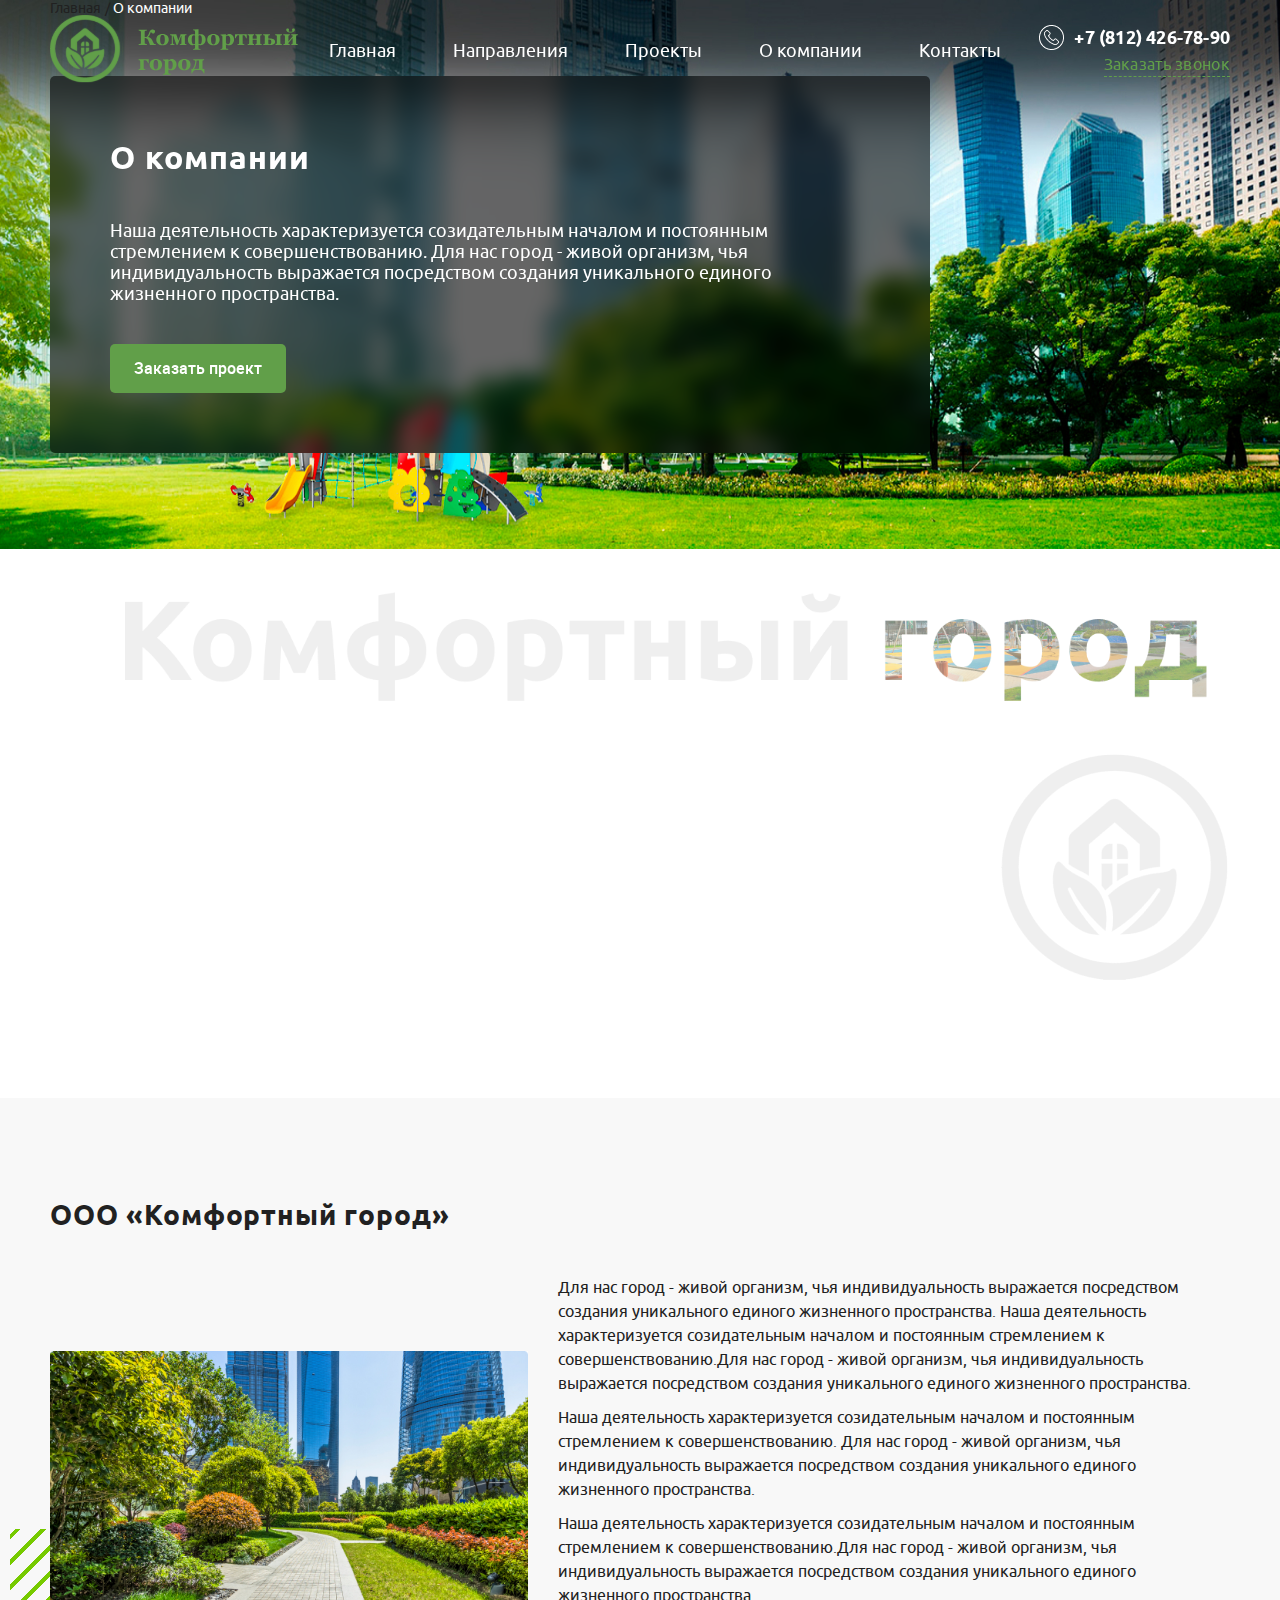
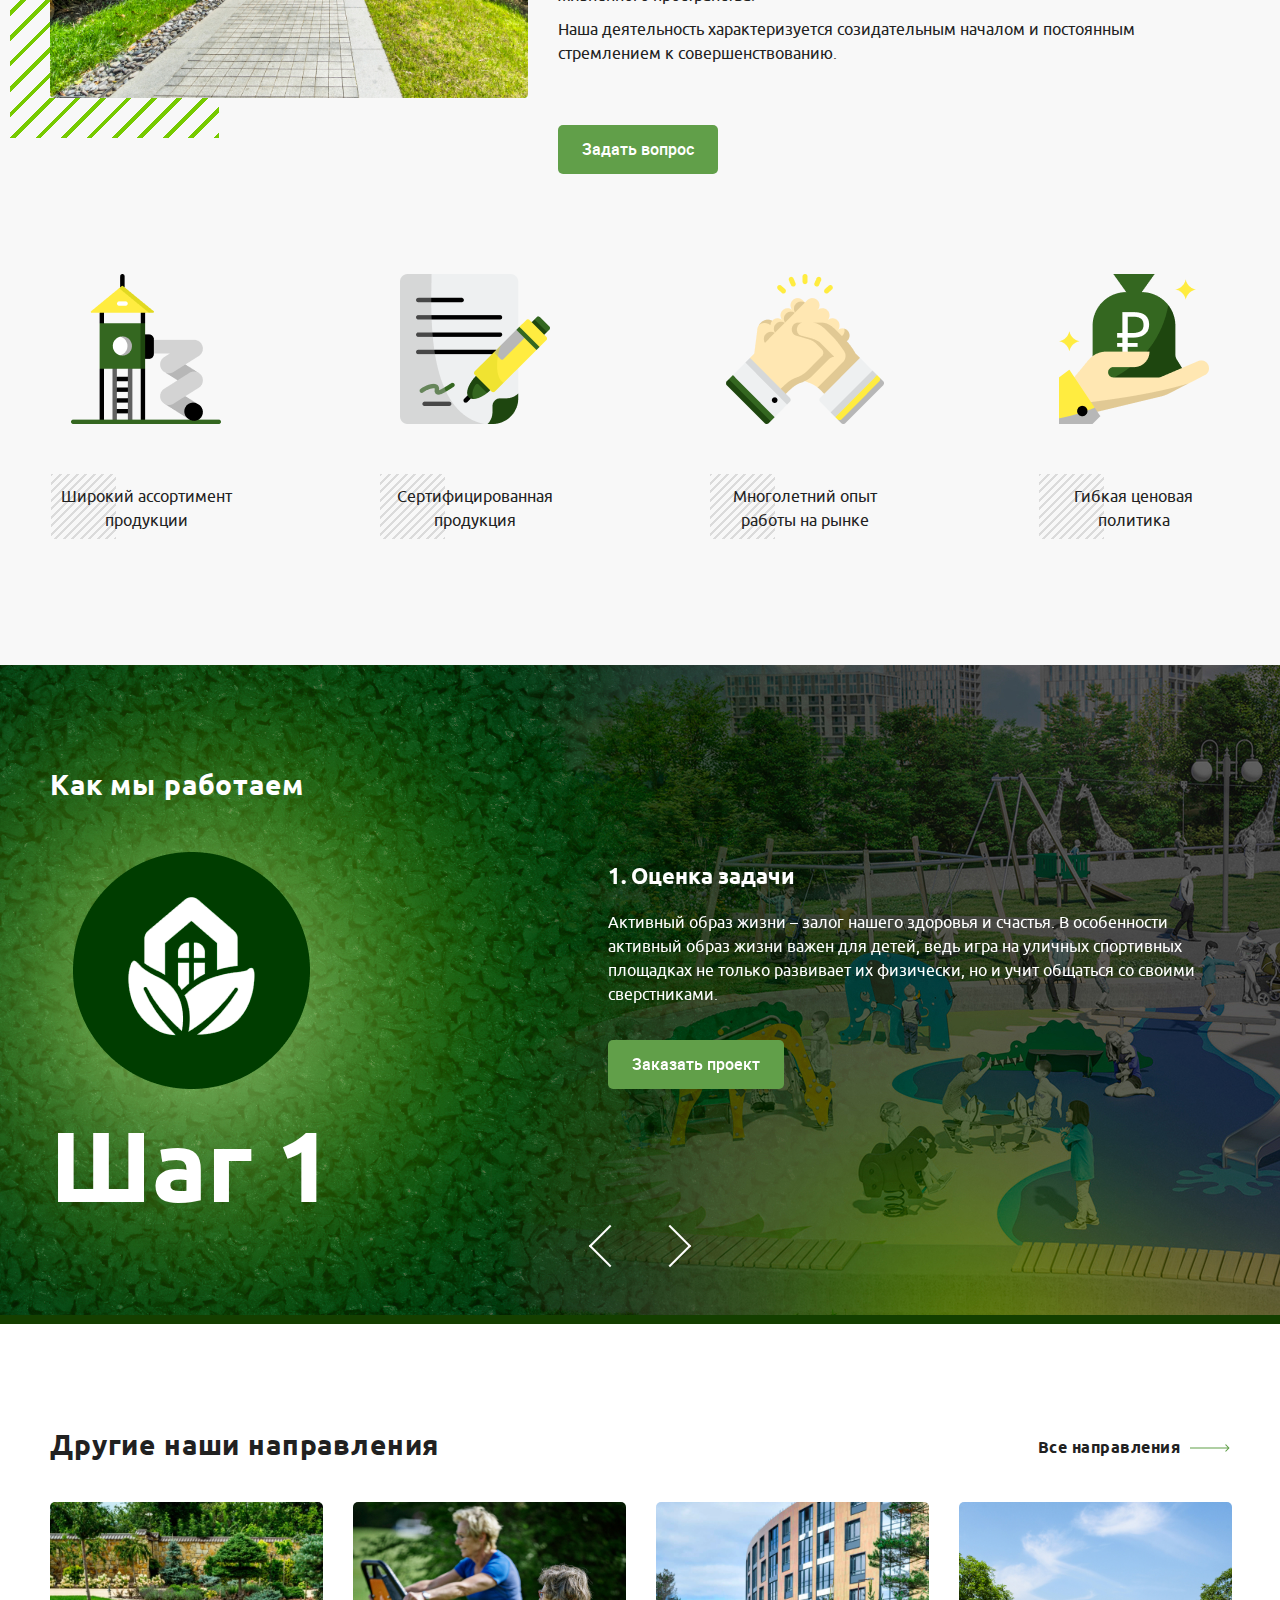
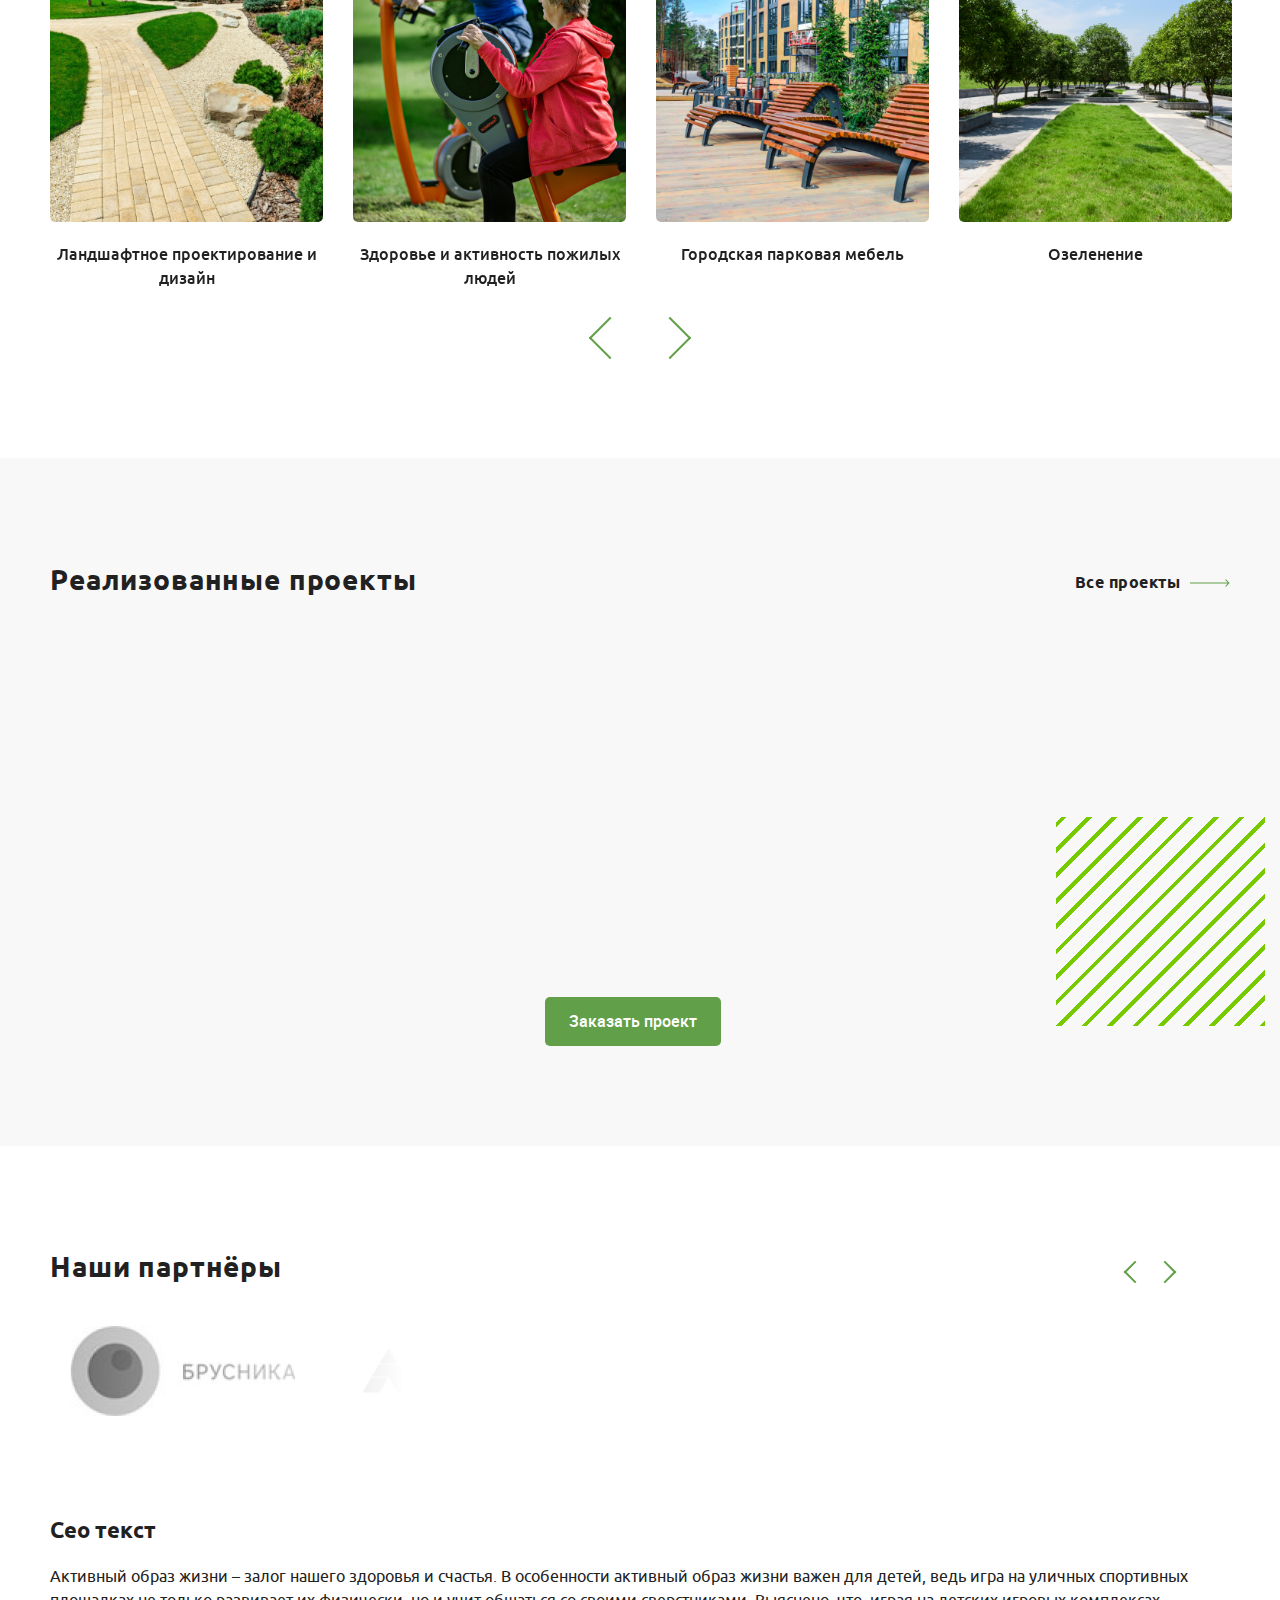
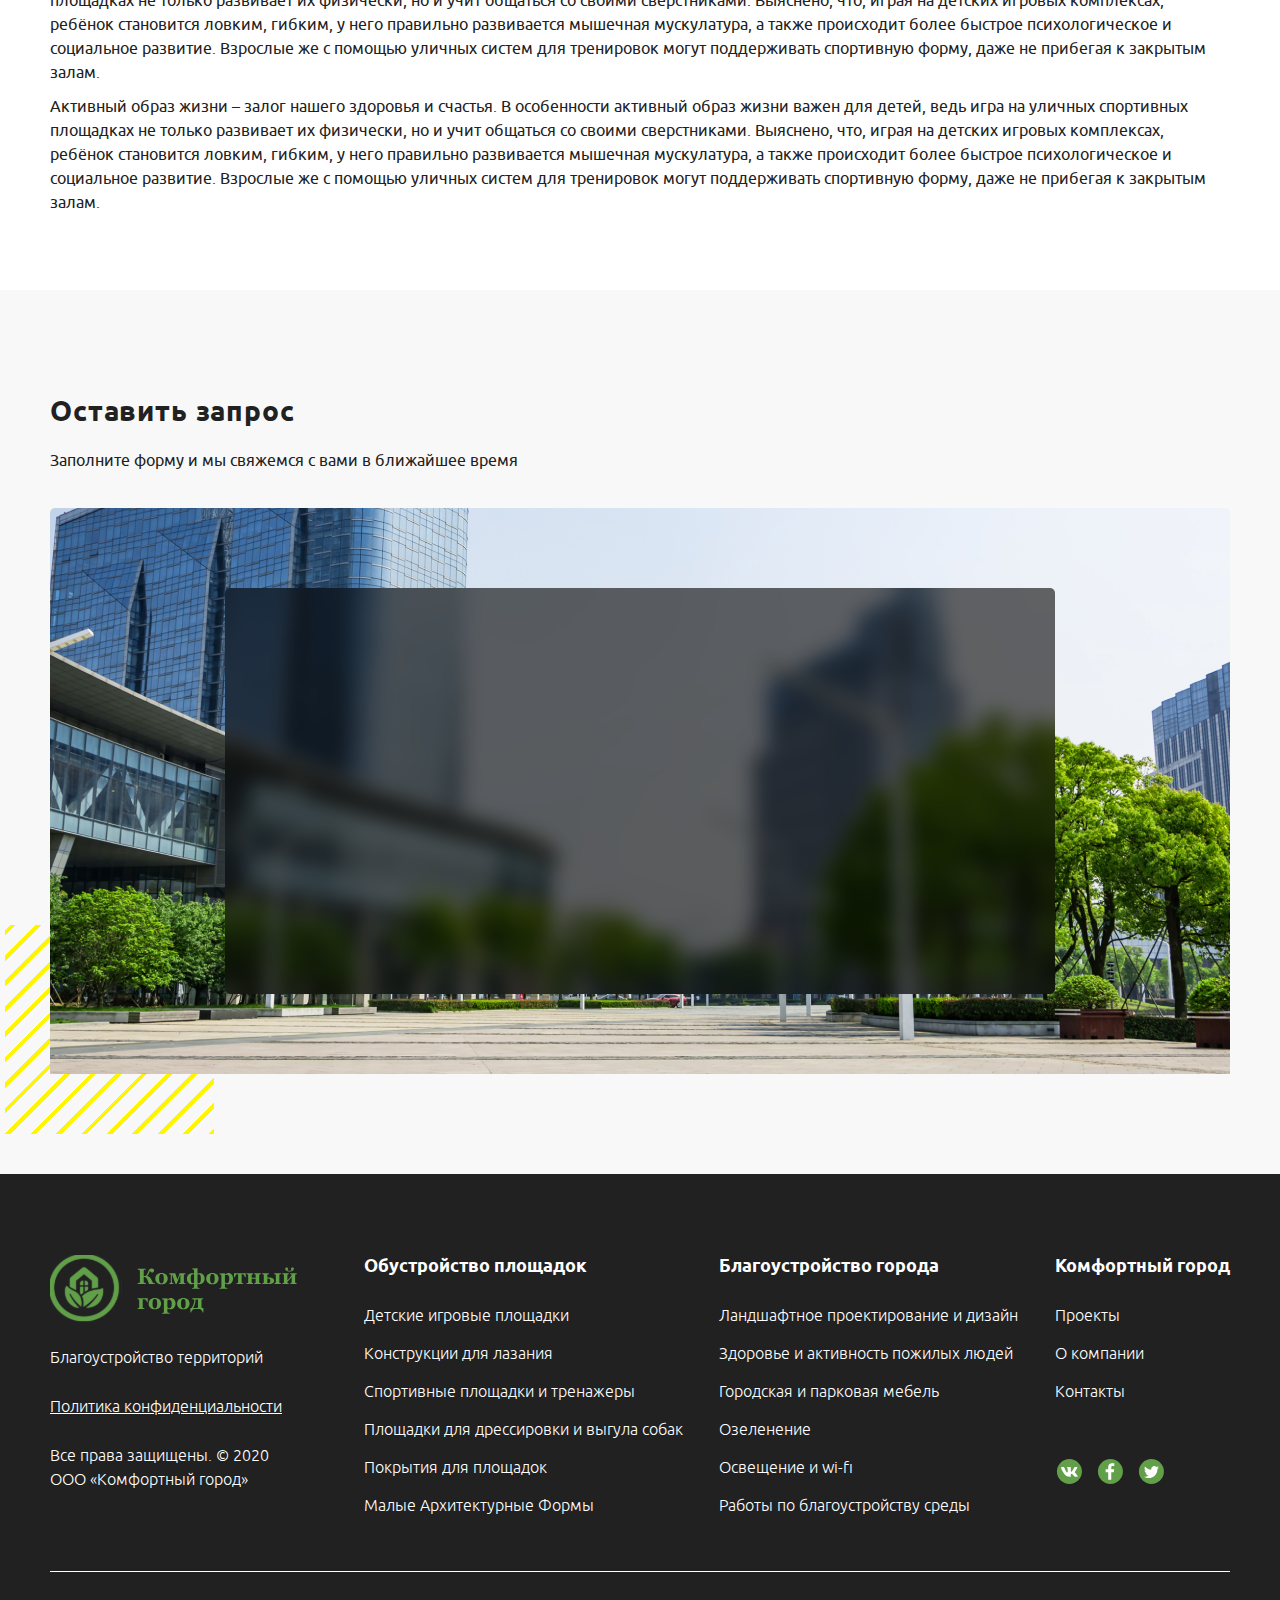
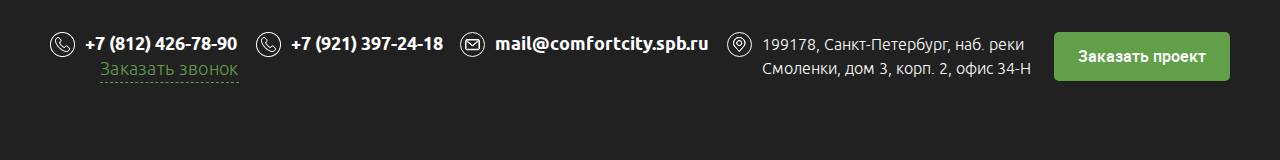
==== commit 5d779a15: "submenu" ====
--- a/about.html
+++ b/about.html
@@ -206,7 +206,7 @@
     
     
 	<!-- Наши направления -->
-	<div class="main_section">
+	<div class="main_section directions_block">
 	    <div class="page_width">
 			<h2>Другие наши направления</h2>
 			<a href="directions.html" class="all_link">Все направления</a>
--- a/css/font.css
+++ b/css/font.css
@@ -1,54 +1,54 @@
 @font-face {
     font-family: 'Ubuntu';
-    src: url('../fonts/ubuntulight.eot');
-    src: url('../fonts/ubuntulight.eot?#iefix') format('embedded-opentype'),
-         url('../fonts/ubuntulight.woff2') format('woff2'),
-         url('../fonts/ubuntulight.woff') format('woff'),
-         url('../fonts/ubuntulight.ttf') format('truetype');
+    src: url('../fonts/ubuntu-light.eot');
+    src: url('../fonts/ubuntu-light.eot?#iefix') format('embedded-opentype'),
+         url('../fonts/ubuntu-light.woff2') format('woff2'),
+         url('../fonts/ubuntu-light.woff') format('woff'),
+         url('../fonts/ubuntu-light.ttf') format('truetype');
     font-weight: 300;
     font-style: normal;
 }
 
 @font-face {
     font-family: 'Ubuntu';
-    src: url('../fonts/ubunturegular.eot');
-    src: url('../fonts/ubunturegular.eot?#iefix') format('embedded-opentype'),
-         url('../fonts/ubunturegular.woff2') format('woff2'),
-         url('../fonts/ubunturegular.woff') format('woff'),
-         url('../fonts/ubunturegular.ttf') format('truetype');
+    src: url('../fonts/ubuntu-regular.eot');
+    src: url('../fonts/ubuntu-regular.eot?#iefix') format('embedded-opentype'),
+         url('../fonts/ubuntu-regular.woff2') format('woff2'),
+         url('../fonts/ubuntu-regular.woff') format('woff'),
+         url('../fonts/ubuntu-regular.ttf') format('truetype');
     font-weight: 400;
     font-style: normal;
 }
 
 @font-face {
     font-family: 'Ubuntu';
-    src: url('../fonts/ubuntumedium.eot');
-    src: url('../fonts/ubuntumedium.eot?#iefix') format('embedded-opentype'),
-         url('../fonts/ubuntumedium.woff2') format('woff2'),
-         url('../fonts/ubuntumedium.woff') format('woff'),
-         url('../fonts/ubuntumedium.ttf') format('truetype');
+    src: url('../fonts/ubuntu-medium.eot');
+    src: url('../fonts/ubuntu-medium.eot?#iefix') format('embedded-opentype'),
+         url('../fonts/ubuntu-medium.woff2') format('woff2'),
+         url('../fonts/ubuntu-medium.woff') format('woff'),
+         url('../fonts/ubuntu-medium.ttf') format('truetype');
     font-weight: 500;
     font-style: normal;
 }
 
 @font-face {
     font-family: 'Ubuntu';
-    src: url('../fonts/ubuntubold.eot');
-    src: url('../fonts/ubuntubold.eot?#iefix') format('embedded-opentype'),
-         url('../fonts/ubuntubold.woff2') format('woff2'),
-         url('../fonts/ubuntubold.woff') format('woff'),
-         url('../fonts/ubuntubold.ttf') format('truetype');
+    src: url('../fonts/ubuntu-bold.eot');
+    src: url('../fonts/ubuntu-bold.eot?#iefix') format('embedded-opentype'),
+         url('../fonts/ubuntu-bold.woff2') format('woff2'),
+         url('../fonts/ubuntu-bold.woff') format('woff'),
+         url('../fonts/ubuntu-bold.ttf') format('truetype');
     font-weight: 700;
     font-style: normal;
 }
 
 @font-face {
     font-family: 'Roboto';
-    src: url('roboto-medium.eot');
-    src: url('roboto-medium.eot?#iefix') format('embedded-opentype'),
-         url('roboto-medium.woff2') format('woff2'),
-         url('roboto-medium.woff') format('woff'),
-         url('roboto-medium.ttf') format('truetype');
+    src: url('../fonts/roboto-medium.eot');
+    src: url('../fonts/roboto-medium.eot?#iefix') format('embedded-opentype'),
+         url('../fonts/roboto-medium.woff2') format('woff2'),
+         url('../fonts/roboto-medium.woff') format('woff'),
+         url('../fonts/roboto-medium.ttf') format('truetype');
     font-weight: 500;
     font-style: normal;
 }--- a/css/ModalWindow.css
+++ b/css/ModalWindow.css
@@ -50,7 +50,7 @@
 }
 
 .gUniFormModalWindowExit{
-	background: url(http://77.246.158.124/local/components/dweb/uni.form/templates/modal-window/images/exit.png) 0 0 no-repeat transparent;
+	/* background: url(http://77.246.158.124/local/components/dweb/uni.form/templates/modal-window/images/exit.png) 0 0 no-repeat transparent; */
 	-webkit-transition: none;
 	-o-transition: none;
 	transition: none;
--- a/template_styles.css
+++ b/template_styles.css
@@ -446,7 +446,7 @@
 }
 .text ul li {
   position: relative;
-  padding: 0px 0 0px 33px;
+  padding: 0px 0 0px 13px;
   margin-bottom: 10px;
   margin-left: 4px;
   overflow: hidden;
@@ -462,7 +462,7 @@
   width: 20px;
   height: 20px;
   top: 0px;
-  left: 20px;
+  left: 0px;
   background: repeating-linear-gradient(-45deg, #FFF500, #FFF500 1px, transparent 1px, transparent 3px);
 }
 .text ol {
@@ -592,8 +592,30 @@
   transform: rotate(135deg);
 }
 
+@media screen and (max-width: 1030px) {
+  .pagination {
+    margin-bottom: 50px;
+  }
+}
+@media screen and (max-width: 600px) {
+  .pagination {
+    margin-bottom: 30px;
+  }
+  .pagination ul li {
+    margin: 0 5px;
+  }
+  .pagination ul li .prev {
+    margin-right: 0px;
+  }
+  .pagination ul li .next {
+    margin-left: 0px;
+  }
+}
 main .page_width {
   padding-bottom: 90px;
+}
+main .page_width p + h2, main .page_width p + h3, main .page_width p + h4 {
+  padding-top: 25px;
 }
 
 @media screen and (max-width: 1030px) {
@@ -611,9 +633,19 @@
 }
 
 /* start header styles */
+#header.scroll {
+  box-shadow: 0 10px 10px rgba(0, 0, 0, 0.21);
+  background-color: #fff;
+}
+#header.scroll .page_width {
+  z-index: 1;
+  padding-top: 10px;
+  padding-bottom: 10px;
+}
+
 #header {
   width: 100%;
-  position: relative;
+  position: fixed;
   margin-bottom: 30px;
   top: 0;
   left: 0;
@@ -626,6 +658,11 @@
 #header .page_width {
   z-index: 1;
   padding-top: 30px;
+  padding-bottom: 30px;
+  -webkit-transition: all 0.3s ease 0s;
+  -moz-transition: all 0.3s ease 0s;
+  -o-transition: all 0.3s ease 0s;
+  transition: all 0.3s ease 0s;
 }
 
 #logo {
@@ -703,9 +740,53 @@
   display: flex;
   justify-content: space-around;
 }
+.main_menu ul li {
+  position: relative;
+}
+.main_menu ul ul {
+  display: none;
+}
+.main_menu .submenu::before {
+  position: absolute;
+  top: 99%;
+  left: 0;
+  width: 100%;
+  height: 100%;
+  content: "";
+}
+.main_menu .submenu ul {
+  display: block;
+  position: absolute;
+  top: 25px;
+  left: -30px;
+  background: rgba(0, 0, 0, 0.6);
+  backdrop-filter: blur(10px);
+  border-radius: 5px;
+  padding: 25px 30px;
+  font-size: 16px;
+  line-height: 24px;
+  opacity: 0;
+  pointer-events: none;
+  -webkit-transition: all 0.3s ease 0s;
+  -moz-transition: all 0.3s ease 0s;
+  -o-transition: all 0.3s ease 0s;
+  transition: all 0.3s ease 0s;
+}
+.main_menu .submenu ul li {
+  padding: 5px 0;
+  white-space: nowrap;
+}
+.main_menu .submenu ul a {
+  color: #fff;
+}
+.main_menu .submenu:hover ul {
+  opacity: 1;
+  top: 40px;
+  pointer-events: initial;
+}
 
 #header.no_bg {
-  position: absolute;
+  background: none;
 }
 #header.no_bg #header_cont .tel {
   color: #fff;
@@ -721,6 +802,36 @@
 }
 #header.no_bg .menu_button::before {
   border-color: #fff;
+}
+
+#header.no_bg.scroll {
+  background: #fff;
+}
+#header.no_bg.scroll #header_cont .tel {
+  color: #212121;
+}
+#header.no_bg.scroll #header_cont .tel::before {
+  filter: none;
+}
+#header.no_bg.scroll .main_menu a {
+  color: #212121;
+}
+#header.no_bg.scroll .main_menu .submenu ul a {
+  color: #fff;
+}
+#header.no_bg.scroll .menu_button {
+  border-color: #619F49;
+}
+#header.no_bg.scroll .menu_button::before {
+  border-color: #619F49;
+}
+
+#header + * {
+  padding-top: 130px;
+}
+
+#header.no_bg + * {
+  padding-top: 0px;
 }
 
 .menu_button {
@@ -775,7 +886,7 @@
     height: 100vh;
     right: -100%;
     top: 0;
-    padding: 115px 30px 40px;
+    padding: 115px 30px 0px;
     margin: 0;
     background: rgba(0, 0, 0, 0.6);
     backdrop-filter: blur(10px);
@@ -790,9 +901,55 @@
   }
   .main_menu ul {
     display: block;
+    overflow-y: auto;
+    max-height: 100%;
   }
   .main_menu ul li {
     margin-bottom: 20px;
+  }
+  .main_menu .submenu::before {
+    display: none;
+  }
+  .main_menu .submenu a::after {
+    content: "";
+    display: inline-block;
+    position: relative;
+    margin-left: 5px;
+    border-top: 8px solid #fff;
+    border-left: 5px solid transparent;
+    border-right: 5px solid transparent;
+    -webkit-transition: all 0.3s ease 0s;
+    -moz-transition: all 0.3s ease 0s;
+    -o-transition: all 0.3s ease 0s;
+    transition: all 0.3s ease 0s;
+  }
+  .main_menu .submenu ul {
+    position: relative;
+    top: 0;
+    left: 0;
+    background: none;
+    backdrop-filter: initial;
+    padding: 10px 0 0px 10px;
+    display: none;
+    transition: none;
+  }
+  .main_menu .submenu ul li {
+    white-space: initial;
+    padding: 0;
+    margin-bottom: 10px;
+  }
+  .main_menu .submenu ul li a::after {
+    display: none;
+  }
+  .main_menu .submenu:hover ul {
+    top: 0;
+  }
+  .main_menu .submenu.show a::after {
+    transform: rotate(-180deg);
+  }
+
+  #header.no_bg.scroll .main_menu a {
+    color: #fff;
   }
 }
 @media screen and (max-width: 800px) {
@@ -844,7 +1001,7 @@
 }
 .main_slider .page_width {
   height: calc(100vh - 130px);
-  min-height: 630px;
+  min-height: 680px;
   padding-top: 130px;
 }
 .main_slider .image {
@@ -1182,7 +1339,7 @@
   pointer-events: none;
 }
 .directions_container .item .direction_menu {
-  background: #191518;
+  background: #444248;
   position: absolute;
   box-sizing: border-box;
   overflow: hidden;
@@ -1253,7 +1410,7 @@
   left: 2px;
 }
 .directions_container .item:hover {
-  z-index: 5;
+  z-index: 2;
 }
 .directions_container .item:hover .image::before {
   opacity: 0;
@@ -1355,6 +1512,10 @@
   }
   .directions_container .item:hover:first-child .direction_menu, .directions_container .item:hover:last-child .direction_menu {
     left: 0%;
+  }
+
+  .gallery_slider .slick-arrow {
+    top: -42px;
   }
 }
 @media screen and (max-width: 600px) {
@@ -1411,7 +1572,7 @@
   bottom: 0;
   right: 0;
   opacity: 0;
-  background-image: radial-gradient(64.37% 64.37% at 50% 35.63%, rgba(0, 0, 0, 0.21) 0%, rgba(0, 0, 0, 0.21) 0.01%, rgba(0, 0, 0, 0.7) 100%), url(zakladanie-ogrodow-Gliwice-Slask-4.jpg);
+  background-image: radial-gradient(64.37% 64.37% at 50% 35.63%, rgba(0, 0, 0, 0.21) 0%, rgba(0, 0, 0, 0.21) 0.01%, rgba(0, 0, 0, 0.7) 100%);
   -webkit-transition: all 0.3s ease 0s;
   -moz-transition: all 0.3s ease 0s;
   -o-transition: all 0.3s ease 0s;
@@ -1529,6 +1690,18 @@
   margin-bottom: -30px;
 }
 
+@media screen and (max-width: 1200px) {
+  .icon_bg::after {
+    width: 300px;
+    height: 300px;
+    top: 70px;
+  }
+}
+@media screen and (max-width: 800px) {
+  .icon_bg::after {
+    display: none;
+  }
+}
 .middle {
   text-align: center;
   margin-top: 60px;
@@ -1580,6 +1753,20 @@
   padding-top: 20px;
 }
 
+.directions_block .page_width, .gallery_block .page_width {
+  padding-top: 104px;
+}
+
+@media screen and (max-width: 1030px) {
+  .directions_block .page_width, .gallery_block .page_width {
+    padding-top: 50px;
+  }
+}
+@media screen and (max-width: 600px) {
+  .directions_block .page_width, .gallery_block .page_width {
+    padding-top: 30px;
+  }
+}
 .gallery_slider {
   padding-top: 5px;
 }
@@ -1613,6 +1800,21 @@
   display: block;
   width: 100%;
   height: 100%;
+  position: relative;
+}
+.gallery_slider .item a::before {
+  content: "";
+  position: absolute;
+  width: 100%;
+  height: 100%;
+  top: 0;
+  left: 0;
+  opacity: 1;
+  background: radial-gradient(64.37% 64.37% at 50% 35.63%, rgba(0, 0, 0, 0.21) 0%, rgba(0, 0, 0, 0.21) 0.01%, rgba(0, 0, 0, 0.7) 100%);
+  -webkit-transition: all 0.3s ease 0s;
+  -moz-transition: all 0.3s ease 0s;
+  -o-transition: all 0.3s ease 0s;
+  transition: all 0.3s ease 0s;
 }
 .gallery_slider .item img {
   width: 100%;
@@ -1621,6 +1823,10 @@
 }
 .gallery_slider .item.video::before {
   background-size: 180px 180px;
+  z-index: 1;
+}
+.gallery_slider .item:hover a::before {
+  opacity: 0;
 }
 
 /* end directions styles */
@@ -1796,6 +2002,15 @@
   padding-bottom: 66px;
 }
 
+@media screen and (max-width: 1600px) {
+  #about_section .page_width {
+    padding-top: 100px;
+    padding-bottom: 20px;
+  }
+  #about_section .page_width::before {
+    top: 65px;
+  }
+}
 @media screen and (max-width: 1500px) {
   #about_section .page_width {
     padding-top: 100px;
@@ -1881,6 +2096,11 @@
   .grey_bg .page_width {
     padding-top: 50px;
     padding-bottom: 40px;
+  }
+
+  .text_and_image {
+    padding-bottom: 50px;
+    margin-bottom: 0px;
   }
 }
 @media screen and (max-width: 800px) {
@@ -1910,7 +2130,7 @@
   .text_and_image .image {
     width: 90%;
     max-width: 500px;
-    margin-bottom: 30px;
+    margin: 0 auto 30px;
   }
   .text_and_image .image::before {
     bottom: -20px;
@@ -1938,6 +2158,10 @@
   }
   #about_page_main .text {
     padding: 20px 20px 30px;
+  }
+
+  .text_and_image {
+    padding-bottom: 30px;
   }
 }
 /* end about styles */
@@ -2003,6 +2227,7 @@
   height: 100%;
   top: 0;
   left: 0;
+  opacity: 0;
   background: radial-gradient(64.37% 64.37% at 50% 35.63%, rgba(0, 0, 0, 0.21) 0%, rgba(0, 0, 0, 0.21) 0.01%, rgba(0, 0, 0, 0.7) 100%);
   -webkit-transition: all 0.3s ease 0s;
   -moz-transition: all 0.3s ease 0s;
@@ -2016,7 +2241,7 @@
 }
 .projects_container .item .text {
   position: absolute;
-  top: 40px;
+  top: -200px;
   left: 12%;
   width: 80%;
   max-width: 270px;
@@ -2030,7 +2255,7 @@
 .projects_container .item .more {
   position: absolute;
   left: 12%;
-  bottom: 37px;
+  bottom: -50px;
   font-weight: 500;
   color: #fff;
   letter-spacing: 0.03em;
@@ -2051,13 +2276,13 @@
   background: url(images/arrow.svg) no-repeat right center;
 }
 .projects_container .item:hover a::before {
-  opacity: 0;
+  opacity: 1;
 }
 .projects_container .item:hover .text {
-  top: -100%;
+  top: 40px;
 }
 .projects_container .item:hover .more {
-  bottom: -50px;
+  bottom: 37px;
 }
 
 .project_page:after {
@@ -2178,8 +2403,7 @@
   content: "";
   width: 20px;
   height: 20px;
-  background-image: url(images/icon_li.svg);
-  background-repeat: no-repeat;
+  background: repeating-linear-gradient(-45deg, #FFF500, #FFF500 1px, transparent 1px, transparent 3px);
   position: absolute;
   left: 0;
   top: 6px;
@@ -2191,9 +2415,11 @@
 .description .row strong {
   max-width: 175px;
   min-width: 175px;
+  position: relative;
 }
 .description .row p {
   margin-bottom: 0;
+  position: relative;
 }
 .description .text {
   margin-bottom: 39px;
@@ -2201,6 +2427,7 @@
 .description .text strong {
   display: block;
   margin-bottom: 10px;
+  position: relative;
 }
 
 @media screen and (max-width: 1300px) {
@@ -2232,6 +2459,16 @@
   .projects_container .item .more {
     bottom: 22px;
   }
+
+  .project_images {
+    float: none;
+    width: auto;
+  }
+
+  .description {
+    margin-left: 0;
+    padding-left: 0;
+  }
 }
 @media screen and (max-width: 600px) {
   #projects {
@@ -2256,6 +2493,15 @@
   }
   .projects_container .item .more {
     left: 25px;
+  }
+
+  .project_images .main_slider .item {
+    height: 370px;
+  }
+}
+@media screen and (max-width: 450px) {
+  .project_images .main_slider .item {
+    height: 270px;
   }
 }
 /* end projects styles */
@@ -2270,6 +2516,7 @@
 }
 .partners_slider .slick-list {
   margin: 0 -20px;
+  padding: 0 !important;
 }
 .partners_slider .slick-arrow {
   top: -63px;
@@ -2303,11 +2550,13 @@
 .partners_slider .item img {
   display: inline-block;
   vertical-align: middle;
-  max-width: 100%;
-  max-height: 100%;
+  width: 100%;
+  height: 100%;
+  max-width: 250px;
+  max-height: 90px;
   object-fit: contain;
 }
-.partners_slider .item:hover {
+.partners_slider .item:hover, .partners_slider .item.slick-current {
   -webkit-filter: grayscale(0);
   filter: grayscale(0);
 }
@@ -2810,6 +3059,10 @@
 .cont a.btn_call::before {
   display: none;
 }
+.cont a.btn_call:hover {
+  text-decoration: none;
+  border-color: transparent;
+}
 .cont a.tel::before {
   background-image: url(images/icon_tel.png);
 }
@@ -2943,7 +3196,6 @@
 /* start our_work styles */
 #our_work {
   background: #143F00 url(images/bg_our_work.jpg) no-repeat center top;
-  margin-bottom: 104px;
 }
 #our_work .page_width {
   padding-top: 103px;
@@ -3045,7 +3297,6 @@
   #our_work {
     background-position: 15% top;
     background-size: auto 100%;
-    margin-bottom: 50px;
   }
   #our_work .page_width {
     padding-top: 50px;
@@ -3092,7 +3343,6 @@
   #our_work {
     background-position: 35% top;
     background-size: auto 100%;
-    margin-bottom: 30px;
   }
   #our_work .page_width {
     padding-top: 30px;
@@ -3370,6 +3620,29 @@
     padding-left: 30px;
   }
 }
+.bx-404-container {
+  max-width: 500px;
+  margin: 10% auto 5%;
+  text-align: center;
+}
+.bx-404-container .bx-404-block {
+  margin-bottom: 30px;
+}
+.bx-404-container .bx-404-block img {
+  max-width: 90%;
+}
+.bx-404-container .bx-404-text-block {
+  font-size: 18px;
+  line-height: 24px;
+  margin-bottom: 30px;
+}
+.bx-404-container .button {
+  height: 40px;
+  line-height: 40px;
+  vertical-align: middle;
+  margin-bottom: 5px;
+}
+
 .gUniFormModalWindow.form_block {
   background: rgba(55, 55, 53, 0.7);
   max-width: none;
@@ -3546,5 +3819,439 @@
     text-align: center;
   }
 }
+/* start animate styles */
+@-webkit-keyframes fadeInUp {
+  from {
+    opacity: 0;
+    -webkit-transform: translate3d(0, 100%, 0);
+    transform: translate3d(0, 100%, 0);
+  }
+  to {
+    opacity: 1;
+    -webkit-transform: none;
+    transform: none;
+  }
+}
+@keyframes fadeInUp {
+  from {
+    opacity: 0;
+    -webkit-transform: translate3d(0, 100%, 0);
+    transform: translate3d(0, 100%, 0);
+  }
+  to {
+    opacity: 1;
+    -webkit-transform: none;
+    transform: none;
+  }
+}
+@-webkit-keyframes fadeInDown {
+  from {
+    opacity: 0;
+    -webkit-transform: translate3d(0, -100%, 0);
+    transform: translate3d(0, -100%, 0);
+  }
+  to {
+    opacity: 1;
+    -webkit-transform: none;
+    transform: none;
+  }
+}
+@keyframes fadeInDown {
+  from {
+    opacity: 0;
+    -webkit-transform: translate3d(0, -100%, 0);
+    transform: translate3d(0, -100%, 0);
+  }
+  to {
+    opacity: 1;
+    -webkit-transform: none;
+    transform: none;
+  }
+}
+@-webkit-keyframes fadeInLeft {
+  from {
+    opacity: 0;
+    -webkit-transform: translate3d(100%, 0, 0);
+    transform: translate3d(100%, 0, 0);
+  }
+  to {
+    opacity: 1;
+    -webkit-transform: none;
+    transform: none;
+  }
+}
+@keyframes fadeInLeft {
+  from {
+    opacity: 0;
+    -webkit-transform: translate3d(100%, 0, 0);
+    transform: translate3d(100%, 0, 0);
+  }
+  to {
+    opacity: 1;
+    -webkit-transform: none;
+    transform: none;
+  }
+}
+@-webkit-keyframes fadeInRight {
+  from {
+    opacity: 0;
+    -webkit-transform: translate3d(-100%, 0, 0);
+    transform: translate3d(-100%, 0, 0);
+  }
+  to {
+    opacity: 1;
+    -webkit-transform: none;
+    transform: none;
+  }
+}
+@keyframes fadeInRight {
+  from {
+    opacity: 0;
+    -webkit-transform: translate3d(-100%, 0, 0);
+    transform: translate3d(-100%, 0, 0);
+  }
+  to {
+    opacity: 1;
+    -webkit-transform: none;
+    transform: none;
+  }
+}
+@-webkit-keyframes zoomIn {
+  from {
+    opacity: 0;
+    -webkit-transform: scale3d(0.3, 0.3, 0.3);
+    transform: scale3d(0.3, 0.3, 0.3);
+  }
+  50% {
+    opacity: 1;
+  }
+  to {
+    opacity: 1;
+  }
+}
+@keyframes zoomIn {
+  from {
+    opacity: 0;
+    -webkit-transform: scale3d(0.3, 0.3, 0.3);
+    transform: scale3d(0.3, 0.3, 0.3);
+  }
+  50% {
+    opacity: 1;
+  }
+  to {
+    opacity: 1;
+  }
+}
+@-webkit-keyframes fadeIn {
+  from {
+    opacity: 0;
+  }
+  to {
+    opacity: 1;
+  }
+}
+@keyframes fadeIn {
+  from {
+    opacity: 0;
+  }
+  to {
+    opacity: 1;
+  }
+}
+.main_section.animated * {
+  -webkit-animation-duration: 0.9s;
+  animation-duration: 0.9s;
+  -webkit-animation-fill-mode: forwards;
+  animation-fill-mode: forwards;
+}
+
+#main_screen.main_section .h1 {
+  opacity: 0;
+}
+
+#main_screen.main_section.animated .h1 {
+  -webkit-animation-delay: 0.3s;
+  animation-delay: 0.3s;
+  -webkit-animation-name: fadeIn;
+  animation-name: fadeIn;
+}
+
+#main_screen.main_section p {
+  opacity: 0;
+}
+
+#main_screen.main_section.animated p {
+  -webkit-animation-delay: 0.6s;
+  animation-delay: 0.6s;
+  -webkit-animation-name: fadeIn;
+  animation-name: fadeIn;
+}
+
+#main_screen.main_section .button {
+  opacity: 0;
+}
+
+#main_screen.main_section.animated .button {
+  -webkit-animation-delay: 0.9s;
+  animation-delay: 0.9s;
+  -webkit-animation-name: fadeIn;
+  animation-name: fadeIn;
+}
+
+#advantages .advantages_container .item {
+  opacity: 0;
+}
+
+#advantages.animated .advantages_container .item {
+  -webkit-animation-duration: 0.5s;
+  animation-duration: 0.5s;
+  -webkit-animation-name: fadeInUp;
+  animation-name: fadeInUp;
+}
+#advantages.animated .advantages_container .item:nth-child(1) {
+  -webkit-animation-delay: 0.1s;
+  animation-delay: 0.1s;
+}
+#advantages.animated .advantages_container .item:nth-child(2) {
+  -webkit-animation-delay: 0.3s;
+  animation-delay: 0.3s;
+}
+#advantages.animated .advantages_container .item:nth-child(3) {
+  -webkit-animation-delay: 0.5s;
+  animation-delay: 0.5s;
+}
+#advantages.animated .advantages_container .item:nth-child(4) {
+  -webkit-animation-delay: 0.7s;
+  animation-delay: 0.7s;
+}
+#advantages.animated .advantages_container .item:nth-child(5) {
+  -webkit-animation-delay: 0.9s;
+  animation-delay: 0.9s;
+}
+#advantages.animated .advantages_container .item:nth-child(6) {
+  -webkit-animation-delay: 1.1s;
+  animation-delay: 1.1s;
+}
+#advantages.animated .advantages_container .item:nth-child(7) {
+  -webkit-animation-delay: 1.3s;
+  animation-delay: 1.3s;
+}
+#advantages.animated .advantages_container .item:nth-child(8) {
+  -webkit-animation-delay: 1.5s;
+  animation-delay: 1.5s;
+}
+#advantages.animated .advantages_container .item:nth-child(9) {
+  -webkit-animation-delay: 1.7s;
+  animation-delay: 1.7s;
+}
+
+#directions .directions_container .item {
+  opacity: 0;
+}
+
+#directions.animated .directions_container .item {
+  -webkit-animation-duration: 0.5s;
+  animation-duration: 0.5s;
+  -webkit-animation-name: zoomIn;
+  animation-name: zoomIn;
+}
+#directions.animated .directions_container .item:nth-child(0) {
+  -webkit-animation-delay: 0.1s;
+  animation-delay: 0.1s;
+}
+#directions.animated .directions_container .item:nth-child(1) {
+  -webkit-animation-delay: 0.3s;
+  animation-delay: 0.3s;
+}
+#directions.animated .directions_container .item:nth-child(2) {
+  -webkit-animation-delay: 0.5s;
+  animation-delay: 0.5s;
+}
+#directions.animated .directions_container .item:nth-child(3) {
+  -webkit-animation-delay: 0.7s;
+  animation-delay: 0.7s;
+}
+#directions.animated .directions_container .item:nth-child(4) {
+  -webkit-animation-delay: 0.9s;
+  animation-delay: 0.9s;
+}
+#directions.animated .directions_container .item:nth-child(5) {
+  -webkit-animation-delay: 1.1s;
+  animation-delay: 1.1s;
+}
+#directions.animated .directions_container .item:nth-child(6) {
+  -webkit-animation-delay: 1.3s;
+  animation-delay: 1.3s;
+}
+#directions.animated .directions_container .item:nth-child(7) {
+  -webkit-animation-delay: 1.5s;
+  animation-delay: 1.5s;
+}
+#directions.animated .directions_container .item:nth-child(8) {
+  -webkit-animation-delay: 1.7s;
+  animation-delay: 1.7s;
+}
+
+#about_section.main_section .text {
+  opacity: 0;
+}
+
+#about_section.main_section.animated .text {
+  -webkit-animation-delay: 0.3s;
+  animation-delay: 0.3s;
+  -webkit-animation-name: fadeInRight;
+  animation-name: fadeInRight;
+}
+
+#about_section .important_numbers .item {
+  opacity: 0;
+}
+
+#about_section.animated .important_numbers .item {
+  -webkit-animation-duration: 0.5s;
+  animation-duration: 0.5s;
+  -webkit-animation-name: zoomIn;
+  animation-name: zoomIn;
+}
+#about_section.animated .important_numbers .item:nth-child(1) {
+  -webkit-animation-delay: 0.7s;
+  animation-delay: 0.7s;
+}
+#about_section.animated .important_numbers .item:nth-child(2) {
+  -webkit-animation-delay: 0.9s;
+  animation-delay: 0.9s;
+}
+#about_section.animated .important_numbers .item:nth-child(3) {
+  -webkit-animation-delay: 1.1s;
+  animation-delay: 1.1s;
+}
+#about_section.animated .important_numbers .item:nth-child(4) {
+  -webkit-animation-delay: 1.3s;
+  animation-delay: 1.3s;
+}
+#about_section.animated .important_numbers .item:nth-child(5) {
+  -webkit-animation-delay: 1.5s;
+  animation-delay: 1.5s;
+}
+#about_section.animated .important_numbers .item:nth-child(6) {
+  -webkit-animation-delay: 1.7s;
+  animation-delay: 1.7s;
+}
+
+#projects .projects_container .item {
+  opacity: 0;
+}
+
+#projects.animated .projects_container .item {
+  -webkit-animation-duration: 0.5s;
+  animation-duration: 0.5s;
+  -webkit-animation-name: fadeInUp;
+  animation-name: fadeInUp;
+}
+#projects.animated .projects_container .item:nth-child(1) {
+  -webkit-animation-delay: 0.3s;
+  animation-delay: 0.3s;
+}
+#projects.animated .projects_container .item:nth-child(2) {
+  -webkit-animation-delay: 0.5s;
+  animation-delay: 0.5s;
+}
+#projects.animated .projects_container .item:nth-child(3) {
+  -webkit-animation-delay: 0.7s;
+  animation-delay: 0.7s;
+}
+#projects.animated .projects_container .item:nth-child(4) {
+  -webkit-animation-delay: 0.9s;
+  animation-delay: 0.9s;
+}
+#projects.animated .projects_container .item:nth-child(5) {
+  -webkit-animation-delay: 1.1s;
+  animation-delay: 1.1s;
+}
+
+#partners .partners_slider::before {
+  position: absolute;
+  z-index: 2;
+  top: 0;
+  left: 0;
+  content: "";
+  width: 100%;
+  height: 100%;
+  background: linear-gradient(to right, transparent 0%, #FFF 30%, #FFF 99.99%);
+  -webkit-transition: all 0.6s ease 0s;
+  -moz-transition: all 0.6s ease 0s;
+  -o-transition: all 0.6s ease 0s;
+  transition: all 0.6s ease 0s;
+  transition-duration: 1.5s;
+}
+
+#partners.animated .partners_slider::before {
+  width: 0%;
+  left: 100%;
+}
+
+#main_form.main_section .input_text {
+  opacity: 0;
+}
+
+#main_form.main_section .input_text:nth-child(1) {
+  -webkit-animation-delay: 0.3s;
+  animation-delay: 0.3s;
+}
+
+#main_form.main_section .input_text:nth-child(2) {
+  -webkit-animation-delay: 0.5s;
+  animation-delay: 0.5s;
+}
+
+#main_form.main_section .input_text:nth-child(3) {
+  -webkit-animation-delay: 0.7s;
+  animation-delay: 0.7s;
+}
+
+#main_form.main_section .input_text:nth-child(4) {
+  -webkit-animation-delay: 0.9s;
+  animation-delay: 0.9s;
+}
+
+#main_form.main_section.animated .input_text {
+  -webkit-animation-name: zoomIn;
+  animation-name: zoomIn;
+}
+
+#main_form.main_section .textarea {
+  opacity: 0;
+  -webkit-animation-delay: 1.1s;
+  animation-delay: 1.1s;
+}
+
+#main_form.main_section.animated .textarea {
+  -webkit-animation-name: zoomIn;
+  animation-name: zoomIn;
+}
+
+#main_form.main_section .input_personal_info {
+  opacity: 0;
+  -webkit-animation-delay: 1.3s;
+  animation-delay: 1.3s;
+}
+
+#main_form.main_section.animated .input_personal_info {
+  -webkit-animation-name: zoomIn;
+  animation-name: zoomIn;
+}
+
+#main_form.main_section .button {
+  opacity: 0;
+  -webkit-animation-delay: 1.6s;
+  animation-delay: 1.6s;
+}
+
+#main_form.main_section.animated .button {
+  -webkit-animation-name: zoomIn;
+  animation-name: zoomIn;
+}
+
+/* end animate styles */
 
 /*# sourceMappingURL=template_styles.css.map */
